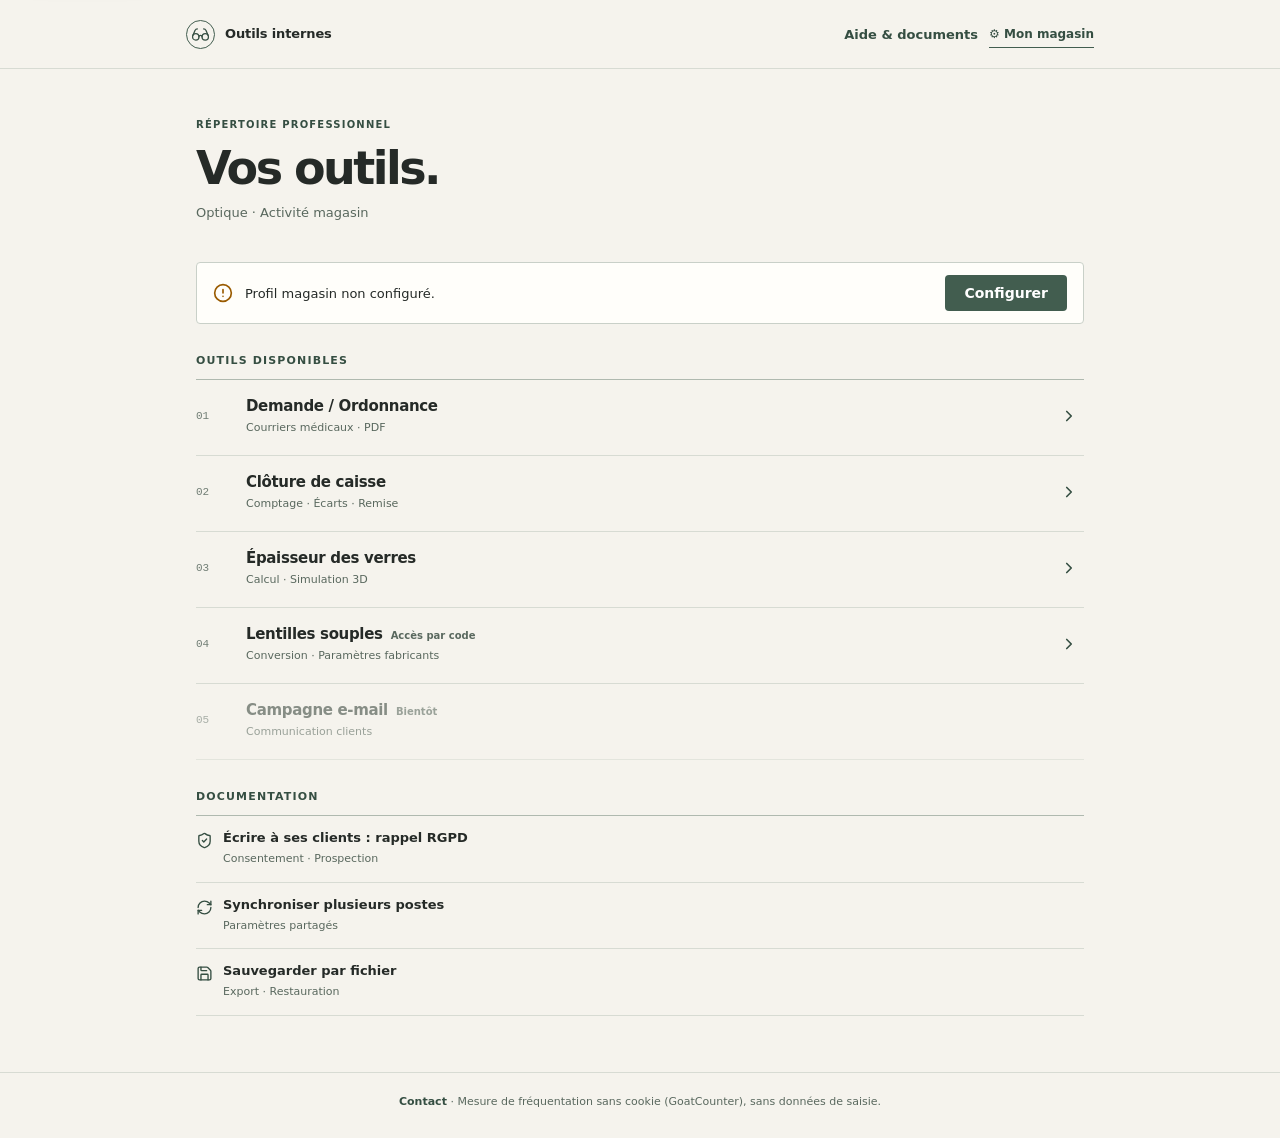
==== index.html @ 3c7fe0f1 "chore(ci): retirer les espaces finaux de index.html" ====
<!DOCTYPE html>
<html lang="fr">
<head>
  <meta charset="UTF-8">
  <meta http-equiv="Content-Security-Policy" content="default-src 'none'; script-src 'self' 'unsafe-inline' https://script.google.com https://script.googleusercontent.com https://gc.zgo.at; style-src 'self' 'unsafe-inline'; font-src 'self'; img-src 'self' data: https://j-rbs-hub.goatcounter.com; connect-src 'self' https://j-rbs-hub.goatcounter.com; base-uri 'none'; form-action 'none'; object-src 'none'">
  <meta name="viewport" content="width=device-width, initial-scale=1.0">
  <title>Outils internes</title>
  <link rel="icon" href="assets/favicon.svg" type="image/svg+xml">
  <meta name="theme-color" content="#F5F3ED">
  <link rel="stylesheet" href="assets/css/hub.css">
  <link rel="stylesheet" href="assets/css/repertoire.css">
  <style>
    /* QA-04 — Message non bloquant sous un champ de formulaire. */
    .field__msg {
      display: none;
      margin-top: 6px;
      font-size: var(--fs-sm);
      line-height: 1.4;
      color: var(--blue-800, #14527F);
    }
    .field__msg.is-shown { display: block; }
  </style>
</head>
<body>

  <a class="skip-link" href="#outils">Aller aux outils</a>

  <!-- ── FILIGRANE OPTIQUE (décoratif, non interactif) ──
       Motifs « lunettes » très estompés et immobiles : l'identité du métier
       reste posée derrière la page sans rien animer en permanence. Même tracé
       que la marque et que la favicon — un seul dessin de lunettes dans tout le
       site, à trois échelles. -->
  <div class="optic" aria-hidden="true">
    <!-- Deux motifs seulement, et cantonnés à la bande d'accueil : posés en
         pixels et non en pourcentage de hauteur, ils ne descendent jamais
         derrière la grille d'outils, où ils traversaient les cartes. -->
    <div class="m" style="left:4vw; top:190px; --w:150px; --r:-9deg;">
      <svg viewBox="0 0 24 24">
        <circle cx="6" cy="15" r="4"/><circle cx="18" cy="15" r="4"/>
        <path d="M14 15a2 2 0 0 0-2-2 2 2 0 0 0-2 2"/>
        <path d="M2.5 13 5 7c.7-1.3 1.4-2 3-2"/>
        <path d="M21.5 13 19 7c-.7-1.3-1.5-2-3-2"/>
      </svg>
    </div>
    <div class="m" style="left:96vw; top:140px; --w:140px; --r:7deg;">
      <svg viewBox="0 0 24 24">
        <rect x="2" y="10" width="9" height="9" rx="2.5"/>
        <rect x="13" y="10" width="9" height="9" rx="2.5"/>
        <path d="M13 13.5a2 2 0 0 0-2-2 2 2 0 0 0-2 2"/>
      </svg>
    </div>
  </div>

  <!-- ── BARRE SUPÉRIEURE ──
       Identité du magasin à gauche, actions transverses à droite. Collante :
       « Mon magasin » et le rappel RGPD restent atteignables où qu'on soit
       dans la page, ce qui n'était pas le cas quand ils vivaient en pied. -->
  <header class="topbar">
    <div class="topbar__inner">
      <div class="brand">
        <!-- Marque : la paire de lunettes se trace au premier chargement de la
             session (mise au point), puis se rejoue au survol de la marque.
             Au repos elle est entièrement visible — l'animation redessine, elle
             ne conditionne jamais l'affichage. -->
        <span class="brand__mark" id="brand-mark" aria-hidden="true">
          <svg viewBox="0 0 24 24">
            <path class="bm-temple bm-temple--l" pathLength="100" d="M2.5 13 5 7c.7-1.3 1.4-2 3-2"/>
            <path class="bm-temple bm-temple--r" pathLength="100" d="M21.5 13 19 7c-.7-1.3-1.5-2-3-2"/>
            <circle class="bm-lens bm-lens--l" pathLength="100" cx="6" cy="15" r="4"/>
            <circle class="bm-lens bm-lens--r" pathLength="100" cx="18" cy="15" r="4"/>
            <path class="bm-bridge" pathLength="100" d="M14 15a2 2 0 0 0-2-2 2 2 0 0 0-2 2"/>
          </svg>
        </span>
        <span class="brand__txt">
          <span class="brand__name" id="store-name">Outils internes</span>
          <span class="brand__meta" id="store-meta"></span>
        </span>
      </div>
      <nav class="topbar__actions" aria-label="Actions du magasin">
        <a class="topbar__link" href="#aide">Aide &amp; documents</a>
        <button class="store-settings-btn" id="open-settings" type="button">&#9881; Mon magasin</button>
      </nav>
    </div>
  </header>

  <main class="main">

    <section class="hero" aria-label="Accueil">
      <span class="today" id="today" role="img" aria-label="Date du jour">
        <span class="today__base" aria-hidden="true">
          <span class="today__wd" id="eph-wd">&nbsp;</span>
          <span class="today__day" id="eph-day">&nbsp;</span>
          <span class="today__mo" id="eph-mo">&nbsp;</span>
        </span>
        <span class="today__prev" aria-hidden="true">
          <span class="today__wd" id="eph-wd2">&nbsp;</span>
          <span class="today__day" id="eph-day2">&nbsp;</span>
          <span class="today__mo" id="eph-mo2">&nbsp;</span>
        </span>
      </span>
      <div class="hero__txt">
        <p class="hero__eyebrow">RÉPERTOIRE PROFESSIONNEL</p>
        <h1 class="hero__headline">Vos outils.</h1>
        <span class="hero__greet" id="welcome-greet" hidden>Bonjour</span>
        <p class="hero__sub">Optique · Activité magasin</p>
      </div>
    </section>

    <!-- Paramétrage manquant : l'avis disparaît dès que le nom du magasin est saisi. -->
    <div class="notice notice--setup" id="setup-notice" hidden>
      <svg class="notice__ico" viewBox="0 0 24 24" aria-hidden="true">
        <circle cx="12" cy="12" r="10"/><path d="M12 8v4"/><path d="M12 16h.01"/>
      </svg>
      <span class="notice__txt">
        Profil magasin non configuré.
      </span>
      <button class="btn btn--primary" id="setup-notice-btn" type="button">Configurer</button>
    </div>

    <!-- Rappel de tâche : n'apparaît que si la clôture du jour manque réellement
         (outil déjà utilisé, journée entamée). Jamais de bloc vide. -->
    <div class="notice notice--todo" id="todo-notice" hidden>
      <svg class="notice__ico" viewBox="0 0 24 24" aria-hidden="true">
        <circle cx="12" cy="12" r="10"/><path d="M12 6v6l4 2"/>
      </svg>
      <span class="notice__txt" id="todo-txt"></span>
      <a href="outils/cloture-caisse/">Ouvrir la clôture</a>
    </div>

    <div class="sec">
      <h2 class="sec__title" id="outils">Outils disponibles</h2>

    </div>

    <ul id="tools-grid" role="list">

      <!-- ORDONNANCE — bénéfice : le courrier au médecin part signé, sans
           téléphone ni brouillon manuscrit. Le courrier s'écrit, puis la plume
           passe : le document est prêt à envoyer. -->
      <li class="tool-card" data-tool="ordonnance">
        <span class="tool-card__icon" aria-hidden="true">
          <svg viewBox="0 0 24 24">
            <path d="M20 19.645V20a2 2 0 0 1-2 2H6a2 2 0 0 1-2-2V4a2 2 0 0 1 2-2h8a2.4 2.4 0 0 1 1.704.706l2.516 2.516"/>
            <path d="M14.487 7.858A1 1 0 0 1 14 7V2"/>
            <path class="acc ti-w ti-w--1" pathLength="100" d="M8 11h4.5"/>
            <path class="acc ti-w ti-w--2" pathLength="100" d="M8 14.5h3"/>
            <path class="ti-nib" d="M14.364 13.634a2 2 0 0 0-.506.854l-.837 2.87a.5.5 0 0 0 .62.62l2.87-.837a2 2 0 0 0 .854-.506l4.013-4.009a1 1 0 0 0-3.004-3.004z"/>
          </svg>
        </span>
        <h3 class="tool-card__title">
          <a class="tool-card__link" href="outils/demande-ordonnance/">Demande / Ordonnance</a>
        </h3>
        <p class="tool-card__pitch">
          Courriers médicaux · PDF
        </p>
        <svg class="tool-card__go" viewBox="0 0 24 24" aria-hidden="true">
          <path d="m9 18 6-6-6-6"/>
        </svg>

      </li>

      <!-- CLÔTURE — bénéfice : plus de recomptage ni de calcul à la main.
           Le montant se pose, puis la coche se trace : la caisse est comptée
           et validée pour la journée. -->
      <li class="tool-card" data-tool="caisse">
        <span class="tool-card__icon" aria-hidden="true">
          <svg viewBox="0 0 24 24">
            <path d="M11.748 18H4a2 2 0 0 1-2-2V8a2 2 0 0 1 2-2h16a2 2 0 0 1 2 2v4.875"/>
            <path d="M6 12h.01"/>
            <path d="M18 12h.01"/>
            <circle class="ti-amount" cx="12" cy="12" r="2"/>
            <path class="acc ti-ok" pathLength="100" d="m16 19 2 2 4-4"/>
          </svg>
        </span>
        <h3 class="tool-card__title">
          <a class="tool-card__link" href="outils/cloture-caisse/">Clôture de caisse</a>
        </h3>
        <p class="tool-card__pitch">
          Comptage · Écarts · Remise
        </p>
        <svg class="tool-card__go" viewBox="0 0 24 24" aria-hidden="true">
          <path d="m9 18 6-6-6-6"/>
        </svg>

      </li>

      <!-- ÉPAISSEUR — bénéfice : annoncer la bonne épaisseur avant la commande.
           La coupe du verre, vue de côté : le palet brut concave (bords épais,
           centre mince) se déforme en verre convexe (centre épais, bords
           minces), et revient. À mi-course les deux faces sont parallèles — le
           palet avant surfaçage. C'est l'objet même du calcul : l'épaisseur, et
           où elle se trouve.

           La forme est nue : ni axe optique, ni cote, ni instrument. Elle est
           seule de son jeu à n'avoir aucun élément d'accent, et c'est voulu —
           la silhouette porte les deux états à elle seule.

           Le verre est un aplat, pas un contour : à 28 px un plein donne la
           matière du verre là où un trait de 1,9 ne donne qu'un cerne. Le tracé
           est une seule courbe fermée — deux faces bombées reliées par les
           bords — et la forme a été redessinée plus large en conséquence : un
           contour ne se remplit pas sans reprendre les proportions.

           Seules les abscisses changent d'un état à l'autre ; la hauteur et la
           structure du chemin restent identiques — condition pour que
           l'interpolation soit possible.

           Le morphage passe par <animate> et non par une animation CSS : la
           propriété « d » n'est pas animable de façon fiable partout, or
           l'essentiel du parc est sous iOS. Le tracé au repos est le palet
           concave, complet : si l'animation ne part jamais, l'icône tient. -->
      <li class="tool-card" data-tool="epaisseur">
        <span class="tool-card__icon" aria-hidden="true">
          <svg viewBox="0 0 24 24">
            <path class="glass" d="M6.5 4C12.55 8 12.55 16 6.5 20L17.5 20C11.45 16 11.45 8 17.5 4Z">
              <animate id="lens-morph" attributeName="d" begin="indefinite" dur="1.15s" fill="remove" calcMode="spline" keyTimes="0;0.5;1" keySplines=".4 0 .2 1;.4 0 .2 1" values="M6.5 4C12.55 8 12.55 16 6.5 20L17.5 20C11.45 16 11.45 8 17.5 4Z;M11.1 4C5.13 8 5.13 16 11.1 20L12.9 20C18.87 16 18.87 8 12.9 4Z;M6.5 4C12.55 8 12.55 16 6.5 20L17.5 20C11.45 16 11.45 8 17.5 4Z"/>
            </path>
          </svg>
        </span>
        <h3 class="tool-card__title">
          <a class="tool-card__link" href="outils/epaisseur-verres/">Épaisseur des verres</a>
        </h3>
        <p class="tool-card__pitch">
          Calcul · Simulation 3D
        </p>
        <svg class="tool-card__go" viewBox="0 0 24 24" aria-hidden="true">
          <path d="m9 18 6-6-6-6"/>
        </svg>

      </li>

      <!-- LENTILLES SOUPLES — bénéfice : le calcul de conversion et le
           rapprochement avec le catalogue fabricant se font seuls, la
           décision reste celle de l'opticien. Icône statique (cercle de la
           lentille, zone optique accentuée au survol par le seul jeton de
           couleur déjà existant) : aucune animation dédiée, pour ne pas
           ajouter de nouvelle règle CSS hors du périmètre de ce ticket. -->
      <li class="tool-card" data-tool="lentilles">
        <span class="tool-card__icon" aria-hidden="true">
          <svg viewBox="0 0 24 24">
            <circle cx="12" cy="12" r="8.5"/>
            <circle class="acc" cx="12" cy="12" r="3"/>
          </svg>
        </span>
        <h3 class="tool-card__title">
          <a class="tool-card__link" href="outils/lentilles-souples/">Lentilles souples</a>
          <span class="tool-card__badge">Accès par code</span>
        </h3>
        <p class="tool-card__pitch">
          Conversion · Paramètres fabricants
        </p>
        <svg class="tool-card__go" viewBox="0 0 24 24" aria-hidden="true">
          <path d="m9 18 6-6-6-6"/>
        </svg>

      </li>

      <!-- CAMPAGNE E-MAIL — outil terminé mais volontairement non ouvert : la
           carte l'annonce sans y donner accès (aucun lien, donc aucune cible
           au clavier). L'icône reste immobile et atténuée. -->
      <li class="tool-card tool-card--soon" data-tool="mail">
        <span class="tool-card__icon" aria-hidden="true">
          <svg viewBox="0 0 24 24">
            <path class="ti-stack" d="M17 19a2 2 0 0 1-2 2H4a2 2 0 0 1-2-2v-8a2 2 0 0 1 1-1.732"/>
            <rect x="7" y="3" width="15" height="12" rx="2"/>
            <path class="acc ti-flap" pathLength="100" d="m22 5.5-6.419 4.179a2 2 0 0 1-2.162 0L7 5.5"/>
          </svg>
        </span>
        <h3 class="tool-card__title">
          Campagne e-mail <span class="badge">Bientôt</span>
        </h3>
        <p class="tool-card__pitch">
          Communication clients
        </p>

      </li>

    </ul>

    <!-- ── AIDE & DOCUMENTS ──
         Ces trois notices existaient déjà mais n'étaient joignables que depuis
         le pied de page ou l'intérieur de la modale « Mon magasin ». Elles ont
         maintenant un chemin visible depuis l'accueil. -->
    <div class="sec">
      <h2 class="sec__title" id="aide">Documentation</h2>
    </div>

    <ul class="docs" role="list">
      <li>
        <a class="doc" href="docs/rgpd-mailing/">
          <span class="doc__name">
            <svg class="doc__ico" viewBox="0 0 24 24" aria-hidden="true">
              <path d="M20 13c0 5-3.5 7.5-7.66 8.95a1 1 0 0 1-.67-.01C7.5 20.5 4 18 4 13V6a1 1 0 0 1 1-1c2 0 4.5-1.2 6.24-2.72a1.17 1.17 0 0 1 1.52 0C14.51 3.81 17 5 19 5a1 1 0 0 1 1 1z"/>
              <path d="m9 12 2 2 4-4"/>
            </svg>
            Écrire à ses clients : rappel RGPD
          </span>
          <span class="doc__desc">Consentement · Prospection</span>
        </a>
      </li>
      <li>
        <a class="doc" href="docs/sync-drive/">
          <span class="doc__name">
            <svg class="doc__ico" viewBox="0 0 24 24" aria-hidden="true">
              <path d="M3 12a9 9 0 0 1 9-9 9.75 9.75 0 0 1 6.74 2.74L21 8"/>
              <path d="M21 3v5h-5"/>
              <path d="M21 12a9 9 0 0 1-9 9 9.75 9.75 0 0 1-6.74-2.74L3 16"/>
              <path d="M8 16H3v5"/>
            </svg>
            Synchroniser plusieurs postes
          </span>
          <span class="doc__desc">Paramètres partagés</span>
        </a>
      </li>
      <li>
        <a class="doc" href="docs/sauvegarde-fichier/">
          <span class="doc__name">
            <svg class="doc__ico" viewBox="0 0 24 24" aria-hidden="true">
              <path d="M15.2 3a2 2 0 0 1 1.4.6l3.8 3.8a2 2 0 0 1 .6 1.4V19a2 2 0 0 1-2 2H5a2 2 0 0 1-2-2V5a2 2 0 0 1 2-2z"/>
              <path d="M17 21v-7a1 1 0 0 0-1-1H8a1 1 0 0 0-1 1v7"/>
              <path d="M7 3v4a1 1 0 0 0 1 1h7"/>
            </svg>
            Sauvegarder par fichier
          </span>
          <span class="doc__desc">Export · Restauration</span>
        </a>
      </li>
    </ul>

  </main>

  <footer class="site-footer">
    <p>
      <button type="button" class="footer-link" id="open-contact">Contact</button>
      <span aria-hidden="true"> · </span>
      Mesure de fréquentation sans cookie (GoatCounter), sans données de saisie.
    </p>
  </footer>

  <!-- ── MODALE : MON MAGASIN ── -->
  <div class="modal-overlay" id="settings-modal" hidden>
    <div class="modal" role="dialog" aria-modal="true" aria-labelledby="modal-title">
      <h2 class="modal__title" id="modal-title">Mon magasin</h2>
      <p class="modal__hint">
        Coordonnées reprises automatiquement dans les outils. Enregistrées sur ce poste.
      </p>

      <form id="settings-form" novalidate>
        <label class="field">
          <span class="field__lbl">Nom du magasin <span class="field__req">obligatoire</span></span>
          <input type="text" id="f-nom" placeholder="Ex. : Optique du Centre" autocomplete="off" required>
        </label>

        <label class="field">
          <span class="field__lbl">Adresse <span class="field__opt">facultatif</span></span>
          <input type="text" id="f-adresse" placeholder="Centre Commercial…, 34000 Ville" autocomplete="off">
        </label>

        <label class="field">
          <span class="field__lbl">Téléphone <span class="field__opt">facultatif</span></span>
          <input type="text" inputmode="tel" id="f-tel" placeholder="04.00.00.00.00" autocomplete="off">
        </label>

        <label class="field">
          <span class="field__lbl">E-mail <span class="field__opt">facultatif</span></span>
          <input type="text" inputmode="email" id="f-mail" placeholder="contact@votremagasin.fr" autocomplete="off" aria-describedby="f-mail-msg">
          <span class="field__msg" id="f-mail-msg" role="status"></span>
        </label>

        <label class="field">
          <span class="field__lbl">Fond de caisse <span class="field__opt">facultatif</span></span>
          <input type="text" inputmode="decimal" id="f-fond" placeholder="Ex. : 53,80" autocomplete="off" aria-describedby="f-fond-hint">
          <span class="field__msg is-shown" id="f-fond-hint">Réserve laissée en caisse en fin de journée. Sert de valeur par défaut dans la Clôture de caisse.</span>
        </label>

        <div class="sync-section">
          <p class="sync-title">Synchronisation et sauvegarde <span class="field__opt">facultatif</span></p>
          <p class="sync-desc">
            Deux options facultatives.
          </p>

          <p class="sync-title">Google Drive</p>
          <p class="sync-desc">
            Paramètres partagés entre les postes du magasin.
            <a href="docs/sync-drive/" target="_blank" rel="noopener noreferrer">Documentation</a>.
          </p>
          <label class="field">
            <span class="field__lbl">URL de synchronisation</span>
            <input type="url" id="f-sync" placeholder="https://script.google.com/macros/s/…/exec" autocomplete="off">
          </label>
          <div class="sync-actions">
            <button type="button" class="btn btn--ghost" id="pull-sync">Récupérer depuis le Drive</button>
            <span class="sync-status" id="sync-status" role="status"></span>
          </div>
        </div>

        <div class="sync-section">
          <p class="sync-title">Fichier</p>
          <p class="sync-desc">
            Sauvegarde et restauration manuelles.
            <a href="docs/sauvegarde-fichier/" target="_blank" rel="noopener noreferrer">Documentation</a>.
          </p>
          <div class="sync-actions">
            <button type="button" class="btn btn--ghost" id="backup-save">Sauvegarder dans un fichier</button>
            <button type="button" class="btn btn--ghost" id="backup-restore-btn">Restaurer un fichier…</button>
            <input type="file" id="backup-file" accept="application/json,.json" hidden>
          </div>
          <span class="sync-status" id="backup-status" role="status"></span>
        </div>

        <div class="modal__actions">
          <button type="button" class="btn btn--ghost" id="cancel-settings">Annuler</button>
          <button type="submit" class="btn btn--primary">Enregistrer</button>
        </div>
      </form>
    </div>
  </div>

  <!-- ── MODALE : CONTACT / RETOUR ── -->
  <div class="modal-overlay" id="contact-modal" hidden>
    <div class="modal" role="dialog" aria-modal="true" aria-labelledby="contact-title">
      <h2 class="modal__title" id="contact-title">Un retour à me faire&nbsp;?</h2>
      <p class="modal__hint">
        Remarque, suggestion, bug… tout est utile. Au clic sur «&nbsp;Préparer l'e-mail&nbsp;»,
        votre messagerie s'ouvre avec le message déjà rédigé&nbsp;: rien n'est envoyé sans
        votre validation et aucune donnée ne transite par ce site.
      </p>

      <form id="contact-form" novalidate>
        <label class="field">
          <span class="field__lbl">Objet <span class="field__opt">facultatif</span></span>
          <input type="text" id="c-objet" placeholder="Ex. : suggestion pour la clôture de caisse" autocomplete="off">
        </label>

        <div class="c-group">
          <span class="field__lbl" id="c-tools-lbl">Outil concerné <span class="field__opt">facultatif · choix multiple</span></span>
          <div class="cd" id="c-tools">
            <button type="button" class="cd-toggle" id="c-tools-toggle"
                    aria-haspopup="true" aria-expanded="false"
                    aria-controls="c-tools-panel" aria-labelledby="c-tools-lbl c-tools-summary">
              <span class="cd-toggle__txt is-placeholder" id="c-tools-summary">Indiquer le ou les outils…</span>
              <span class="cd-toggle__chev" aria-hidden="true">&#9662;</span>
            </button>
            <div class="cd-panel" id="c-tools-panel" role="group" aria-labelledby="c-tools-lbl" hidden>
              <label class="cd-opt"><input type="checkbox" value="Hub d'accueil"> Hub d'accueil</label>
              <label class="cd-opt"><input type="checkbox" value="Demande / Ordonnance"> Demande / Ordonnance</label>
              <label class="cd-opt"><input type="checkbox" value="Clôture de caisse"> Clôture de caisse</label>
              <label class="cd-opt"><input type="checkbox" value="Épaisseur des verres"> Épaisseur des verres</label>
              <label class="cd-opt"><input type="checkbox" value="Campagne e-mail"> Campagne e-mail</label>
            </div>
          </div>
        </div>

        <label class="field">
          <span class="field__lbl">Votre message <span class="field__req">obligatoire</span></span>
          <textarea id="c-message" rows="5" placeholder="Décrivez votre remarque, votre idée ou le problème rencontré…" aria-describedby="c-msg" required></textarea>
          <span class="field__msg" id="c-msg" role="status"></span>
        </label>

        <div class="modal__actions">
          <button type="button" class="btn btn--ghost" id="cancel-contact">Annuler</button>
          <button type="submit" class="btn btn--primary">Préparer l'e-mail</button>
        </div>
      </form>
    </div>
  </div>

  <script>
    /* ── Retour arrière : une couche ouverte se ferme sur le geste retour ────────
       Sur Android, le bouton retour du système rejoue l'historique. Une couche
       ouverte — modale, feuille, assistant — n'y figurant pas, l'appui quittait la
       page entière au lieu de refermer la couche, et la saisie en cours partait
       avec elle.

       Chaque ouverture empile donc une entrée d'historique, et la fermeture la
       consomme. Rien n'est intercepté : c'est le navigateur qui dépile, on se
       contente d'écouter `popstate`. Le bouton de fermeture, la touche Échap et le
       clic sur le fond passent par le même chemin, de sorte que le geste du système
       et celui de l'interface aboutissent au même endroit.

       Ce bloc est identique dans index.html, outils/demande-ordonnance/index.html
       et outils/epaisseur-verres/index.html : les outils sont autonomes par
       construction, donc il est recopié plutôt qu'importé, et
       tests/navigation-retour.test.mjs vérifie que les copies ne divergent pas.
       Le raisonnement complet est dans docs/navigation-retour.md. */
    var Couches = (function () {
      var pile = [];
      var aIgnorer = 0;   // dépilages provoqués par nous, donc déjà traités

      window.addEventListener('popstate', function () {
        if (aIgnorer > 0) { aIgnorer -= 1; return; }
        var couche = pile.pop();
        if (couche) { couche.fermer(); }
      });

      /* Rechargement pendant qu'une couche était ouverte : l'entrée empilée
         survit, la couche non. Sans ce rattrapage, le premier appui sur retour
         tomberait dans le vide — et un appui qui ne fait rien se lit comme une
         application bloquée. */
      if (window.history.state && window.history.state.hubCouche) {
        try { window.history.back(); } catch (e) { /* historique indisponible */ }
      }

      /* Une traversée d'historique ne lève qu'un seul `popstate`, quelle que soit
         sa profondeur : on n'en ignore donc qu'un par appel, pas un par entrée. */
      function traverser(entrees) {
        if (!entrees) { return; }
        aIgnorer += 1;
        try { window.history.go(-entrees); } catch (e) { aIgnorer -= 1; }
      }

      return {
        /* `fermer` est la fonction qui remet réellement l'interface en état. */
        ouvrir: function (nom, fermer) {
          var empile = false;
          try { window.history.pushState({ hubCouche: nom }, ''); empile = true; }
          catch (e) { empile = false; }
          pile.push({ nom: nom, fermer: fermer, empile: empile });
        },

        /* Fermeture demandée par l'interface. On ferme d'abord — l'ordre des
           opérations reste celui d'avant l'historique — puis on consomme l'entrée
           empilée. Sans entrée empilée, parce que pushState a été refusé, on ferme
           quand même : mieux vaut une couche sans historique qu'une couche
           captive. Renvoie `true` si une couche a bien été fermée. */
        fermer: function () {
          var couche = pile.pop();
          if (!couche) { return false; }
          couche.fermer();
          traverser(couche.empile ? 1 : 0);
          return true;
        },

        /* Fermeture d'une couche et de tout ce qui a été empilé au-dessus d'elle —
           un assistant qu'on quitte d'un coup. Seule la fermeture de la couche
           nommée est jouée : rejouer celles du dessus ferait repasser par les
           étapes qu'on est précisément en train d'abandonner. */
        fermerJusqua: function (nom) {
          var i, profondeur = -1, entrees = 0, retirees;
          for (i = pile.length - 1; i >= 0; i -= 1) {
            if (pile[i].nom === nom) { profondeur = i; break; }
          }
          if (profondeur < 0) { return false; }
          retirees = pile.splice(profondeur);
          for (i = 0; i < retirees.length; i += 1) {
            if (retirees[i].empile) { entrees += 1; }
          }
          retirees[0].fermer();
          traverser(entrees);
          return true;
        },

        ouverte: function () { return pile.length > 0; }
      };
    })();

    var LS_PROFIL = 'profil-magasin-v1';
    var LS_SYNC   = 'sync-url-v1';
    var LS_SYNC_PENDING = 'sync-pending-v1';   // marque un envoi Drive échoué (profil local plus récent non synchronisé)
    var LS_RESERVE = 'cloture-fond-v1';
    var LS_FOND_CIBLE = 'cloture-fond-cible-v1';
    var LS_CAISSE = 'cloture-caisse-v1';
    var LS_JOUR   = 'hub-jour-v1';             // dernier jour où l'éphéméride a tourné
    var SS_INTRO  = 'hub-intro-v1';            // lecture unique des icônes dans cette session
    var HISTORY_DAYS = 15;

    function loadProfil() {
      try { return JSON.parse(localStorage.getItem(LS_PROFIL) || '{}') || {}; }
      catch (e) { return {}; }
    }

    /* Sécurité : ne conserver que des champs connus du profil (anti-injection à l'import).
       nom/adresse/tel/mail = chaînes ; fond = nombre >= 0 (réserve de caisse par défaut), sinon omis. */
    function sanitizeProfil(p) {
      if (!p || typeof p !== 'object') { return {}; }
      function s(v) { return typeof v === 'string' ? v : (v == null ? '' : String(v)); }
      var out = { nom: s(p.nom), adresse: s(p.adresse), tel: s(p.tel), mail: s(p.mail) };
      var f = (typeof p.fond === 'number') ? p.fond
            : parseFloat(String(p.fond == null ? '' : p.fond).replace(',', '.'));
      if (typeof f === 'number' && isFinite(f) && f >= 0) { out.fond = f; }
      return out;
    }

    function isConfigured(p) {
      return !!((p.nom || '').trim());
    }

    function syncUrl() {
      return (localStorage.getItem(LS_SYNC) || '').trim();
    }

    function renderHeader() {
      var p = loadProfil();
      var nameEl = document.getElementById('store-name');
      var metaEl = document.getElementById('store-meta');
      var notice = document.getElementById('setup-notice');

      var nom = (p.nom || '').trim();
      nameEl.textContent = nom || 'Outils internes';

      // La barre est compacte : adresse et téléphone tiennent sur une seule ligne,
      // séparés par un point médian plutôt qu'empilés.
      var metaParts = [];
      if ((p.adresse || '').trim()) { metaParts.push(p.adresse.trim()); }
      if ((p.tel || '').trim()) { metaParts.push('Tél : ' + p.tel.trim()); }
      metaEl.textContent = metaParts.join(' · ');

      notice.hidden = isConfigured(p);
    }

    function fillForm(p) {
      document.getElementById('f-nom').value = p.nom || '';
      document.getElementById('f-adresse').value = p.adresse || '';
      document.getElementById('f-tel').value = p.tel || '';
      document.getElementById('f-mail').value = p.mail || '';
      document.getElementById('f-fond').value = (typeof p.fond === 'number') ? String(p.fond).replace('.', ',') : '';
    }

    var modalTrigger = null;   // QA-02 : mémorise le bouton ayant ouvert la modale

    /* QA-02 — Liste des éléments focalisables actuellement visibles dans la modale. */
    function modalFocusables() {
      var modal = document.getElementById('settings-modal');
      var sel = 'a[href], button:not([disabled]), input:not([disabled]):not([type="hidden"]), ' +
                'select:not([disabled]), textarea:not([disabled])';
      return Array.prototype.slice.call(modal.querySelectorAll(sel)).filter(function (el) {
        return el.offsetWidth > 0 || el.offsetHeight > 0 || el === document.activeElement;
      });
    }

    function openModal(e) {
      // QA-02 : retient le déclencheur pour lui rendre le focus à la fermeture.
      modalTrigger = (e && e.currentTarget) || document.activeElement || null;
      fillForm(loadProfil());
      document.getElementById('f-sync').value = syncUrl();
      setStatus('');
      setBackupStatus('');
      setMailMsg('');
      document.getElementById('settings-modal').hidden = false;
      document.body.style.overflow = 'hidden';   // QA-03 : verrouille le scroll d'arrière-plan
      document.getElementById('f-nom').focus();
      // Le geste retour d'Android referme la modale au lieu de quitter le hub.
      Couches.ouvrir('reglages', closeModal);
    }

    /* Fermeture demandée par l'interface : on dépile, et c'est `popstate` qui
       appellera `closeModal`. Les deux gestes suivent ainsi le même chemin. */
    function demanderFermetureModal() {
      if (document.getElementById('settings-modal').hidden) { return; }
      Couches.fermer();
    }

    function closeModal() {
      var modal = document.getElementById('settings-modal');
      if (modal.hidden) { return; }
      modal.hidden = true;
      document.body.style.overflow = '';         // QA-03 : rétablit le scroll
      // QA-02 : redonne le focus au bouton d'origine.
      if (modalTrigger && typeof modalTrigger.focus === 'function') { modalTrigger.focus(); }
      modalTrigger = null;
    }

    /* QA-02 — Confinement du focus (Tab / Maj+Tab cyclent dans la modale). */
    function trapFocus(e) {
      if (e.key !== 'Tab') { return; }
      if (document.getElementById('settings-modal').hidden) { return; }
      var foc = modalFocusables();
      if (!foc.length) { return; }
      var first = foc[0];
      var last = foc[foc.length - 1];
      var active = document.activeElement;
      if (e.shiftKey) {
        if (active === first || !document.getElementById('settings-modal').contains(active)) {
          e.preventDefault();
          last.focus();
        }
      } else if (active === last) {
        e.preventDefault();
        first.focus();
      }
    }

    /* QA-04 — Message non bloquant sous le champ e-mail. */
    function setMailMsg(msg) {
      var el = document.getElementById('f-mail-msg');
      if (!el) { return; }
      el.textContent = msg || '';
      if (msg) { el.classList.add('is-shown'); }
      else { el.classList.remove('is-shown'); }
    }

    /* QA-04 — Validation souple : vide = valide ; sinon contrôle minimal. */
    function isPlausibleEmail(v) {
      return /^[^\s@]+@[^\s@]+\.[^\s@]+$/.test(v);
    }

    /* ── Synchronisation Google Drive via Apps Script (JSONP, sans CORS) ── */
    function setStatus(msg, ok) {
      var el = document.getElementById('sync-status');
      el.textContent = msg || '';
      el.className = 'sync-status' + (ok === true ? ' ok' : ok === false ? ' err' : '');
    }

    /* Sécurité : n'autoriser que les endpoints Apps Script HTTPS officiels pour la synchro JSONP.
       Seul l'identifiant de déploiement est retenu ; l'URL réellement chargée est reconstruite
       à partir de littéraux (cf. jsonp), donc aucune saisie ne peut détourner l'hôte ni le chemin. */
    var SYNC_PREFIXE = 'https://script.google.com/macros/s/';
    var SYNC_SUFFIXE = '/exec';
    var SYNC_ID = /^https:\/\/script\.google\.com\/macros\/s\/([A-Za-z0-9_-]{1,200})\/exec\/?$/;

    function syncEndpointId(u) {
      var brut = String(u == null ? '' : u).trim().split('#')[0].split('?')[0];
      var m = SYNC_ID.exec(brut);
      return m ? m[1] : '';
    }

    function isValidSyncUrl(u) {
      return syncEndpointId(u) !== '';
    }

    function jsonp(id, params, cb) {
      var name = 'cb_' + Date.now() + '_' + Math.floor(Math.random() * 1e6);
      var s = document.createElement('script');
      var done = false;
      var timer = setTimeout(function () { if (!done) { finish({ ok: false, error: 'délai dépassé' }); } }, 15000);
      function finish(res) {
        done = true;
        clearTimeout(timer);
        try { delete window[name]; } catch (e) { window[name] = undefined; }
        if (s.parentNode) { s.parentNode.removeChild(s); }
        cb(res);
      }
      window[name] = function (res) { finish(res); };
      s.onerror = function () { finish({ ok: false, error: 'réseau' }); };
      var q = [];
      for (var k in params) { if (params.hasOwnProperty(k)) { q.push(encodeURIComponent(k) + '=' + encodeURIComponent(params[k])); } }
      q.push('callback=' + name);
      /* Hôte et chemin sont des littéraux ; seul l'identifiant de déploiement,
         déjà filtré par syncEndpointId, est inséré (et ré-encodé par précaution). */
      s.src = SYNC_PREFIXE + encodeURIComponent(id) + SYNC_SUFFIXE + '?' + q.join('&');
      document.body.appendChild(s);
    }

    function syncPush(profil, onDone) {
      function done(ok) { if (typeof onDone === 'function') { onDone(ok); } }
      var url = syncUrl();
      if (!url) { done(true); return; }
      var id = syncEndpointId(url);
      if (!id) { setStatus('URL de synchronisation invalide (attendu : https://script.google.com/macros/s/…/exec).', false); done(false); return; }
      // Marque l'envoi comme « en attente » : tant qu'il n'a pas réussi, le profil local est plus récent
      // que le Drive et ne doit pas être écrasé par un syncPull silencieux (cf. syncPull).
      localStorage.setItem(LS_SYNC_PENDING, '1');
      setStatus('Envoi vers le Drive…');
      jsonp(id, { action: 'save', data: JSON.stringify(profil) }, function (res) {
        if (res && res.ok) {
          localStorage.removeItem(LS_SYNC_PENDING);
          setStatus('Enregistré sur le Drive ✓', true);
          done(true);
        } else {
          setStatus('Échec de l’envoi vers le Drive. Vos informations restent enregistrées sur cet appareil ; réessayez plus tard.', false);
          done(false);
        }
      });
    }

    function syncPull(silent) {
      var url = syncUrl();
      if (!url) { if (!silent) { setStatus('Renseignez d’abord l’URL de synchronisation.', false); } return; }
      var id = syncEndpointId(url);
      if (!id) { if (!silent) { setStatus('URL de synchronisation invalide (attendu : https://script.google.com/macros/s/…/exec).', false); } return; }
      // Ne pas écraser silencieusement au chargement un profil local non encore synchronisé
      // (un envoi précédent a échoué) : cela ferait perdre les dernières modifications.
      if (silent && localStorage.getItem(LS_SYNC_PENDING)) { return; }
      if (!silent) { setStatus('Récupération depuis le Drive…'); }
      jsonp(id, { action: 'load' }, function (res) {
        if (res && res.ok && res.data) {
          try {
            var p = JSON.parse(res.data);
            p = sanitizeProfil(p);
            localStorage.setItem(LS_PROFIL, JSON.stringify(p));
            fillForm(p);
            renderHeader();
            renderWelcome();
            if (!silent) { setStatus('Profil récupéré depuis le Drive ✓', true); }
          } catch (e) {
            if (!silent) { setStatus('Données du Drive illisibles.', false); }
          }
        } else if (res && res.ok) {
          if (!silent) { setStatus('Aucun profil enregistré sur le Drive pour le moment.'); }
        } else {
          if (!silent) { setStatus('Échec de la récupération.', false); }
        }
      });
    }

    document.getElementById('settings-form').addEventListener('submit', function (e) {
      e.preventDefault();
      var nomEl = document.getElementById('f-nom');
      if (!nomEl.value.trim()) { nomEl.focus(); return; }

      // Une URL de synchro saisie mais invalide bloque l'enregistrement : on garde la modale
      // ouverte, on affiche l'erreur et on focalise le champ — sans jamais pousser vers une
      // ancienne URL ni fermer la modale (l'erreur ne serait alors plus visible).
      var syncEl = document.getElementById('f-sync');
      var syncVal = syncEl.value.trim();
      if (syncVal && !isValidSyncUrl(syncVal)) {
        setStatus('URL de synchronisation invalide (attendu : https://script.google.com/macros/s/…/exec).', false);
        syncEl.focus();
        return;
      }

      // QA-04 : l'e-mail douteux n'empêche jamais l'enregistrement du profil.
      // On le sauvegarde tel quel et on affiche un simple avertissement.
      var mail = document.getElementById('f-mail').value.trim();
      setMailMsg(mail && !isPlausibleEmail(mail)
        ? 'Adresse e-mail inhabituelle, enregistrée telle quelle. Vérifiez-la si besoin.'
        : '');
      var fondRaw = document.getElementById('f-fond').value.trim();
      var fond = fondRaw === '' ? null : parseFloat(fondRaw.replace(',', '.'));
      var profil = {
        nom: nomEl.value.trim(),
        adresse: document.getElementById('f-adresse').value.trim(),
        tel: document.getElementById('f-tel').value.trim(),
        mail: mail
      };
      if (fond !== null && isFinite(fond) && fond >= 0) { profil.fond = fond; }
      localStorage.setItem(LS_PROFIL, JSON.stringify(profil));
      localStorage.setItem(LS_SYNC, syncVal);
      renderHeader();
      renderWelcome();

      if (syncVal) {
        // Synchro configurée : ne fermer la modale qu'une fois le résultat connu, pour que
        // l'échec éventuel de l'envoi reste visible (#sync-status est dans la modale).
        syncPush(profil, function (ok) { if (ok) { demanderFermetureModal(); } });
      } else {
        demanderFermetureModal();
      }
    });

    document.getElementById('pull-sync').addEventListener('click', function () {
      var syncEl = document.getElementById('f-sync');
      var syncVal = syncEl.value.trim();
      // URL invalide : ne pas interroger l'ancienne URL, afficher l'erreur et focaliser le champ.
      if (syncVal && !isValidSyncUrl(syncVal)) {
        setStatus('URL de synchronisation invalide (attendu : https://script.google.com/macros/s/…/exec).', false);
        syncEl.focus();
        return;
      }
      localStorage.setItem(LS_SYNC, syncVal);
      syncPull(false);
    });

    document.getElementById('open-settings').addEventListener('click', openModal);
    document.getElementById('setup-notice-btn').addEventListener('click', openModal);
    document.getElementById('cancel-settings').addEventListener('click', demanderFermetureModal);
    document.getElementById('settings-modal').addEventListener('click', function (e) {
      if (e.target === this) { demanderFermetureModal(); }
    });
    document.addEventListener('keydown', function (e) {
      if (e.key === 'Escape') { demanderFermetureModal(); return; }
      trapFocus(e);   // QA-02 : confine le focus tant que la modale est ouverte
    });

    /* ── Sauvegarde / Restauration de tout le magasin (un seul fichier) ──
       Toutes les pages partagent le même origine GitHub Pages : le hub peut donc
       lire/écrire les clés du profil ET de l'outil caisse. Rien ne quitte le
       navigateur, sauf si l'utilisateur dépose lui-même le fichier quelque part. */
    function readJSON(key, fallback) {
      try { var v = localStorage.getItem(key); return v == null ? fallback : JSON.parse(v); }
      catch (e) { return fallback; }
    }

    function capHistory(data) {
      if (!Array.isArray(data)) { return []; }
      var byDate = {};
      data.forEach(function (e) {
        // Rejette les entrées mal formées (fichier de sauvegarde forgé ou corrompu) : sans un
        // « comptage » numérique, l'affichage de l'historique planterait dans la Clôture de caisse.
        if (!e || typeof e.date !== 'string' || !e.date ||
            typeof e.comptage !== 'number' || !isFinite(e.comptage)) { return; }
        var prev = byDate[e.date];
        if (!prev || (e.ts || 0) >= (prev.ts || 0)) { byDate[e.date] = e; }
      });
      var arr = Object.keys(byDate).map(function (k) { return byDate[k]; });
      arr.sort(function (a, b) { return (b.ts || 0) - (a.ts || 0); });
      return arr.slice(0, HISTORY_DAYS);
    }

    function setBackupStatus(msg, ok) {
      var el = document.getElementById('backup-status');
      if (!el) { return; }
      el.textContent = msg || '';
      el.className = 'sync-status' + (ok === true ? ' ok' : ok === false ? ' err' : '');
    }

    function doBackup() {
      var reserveRaw = localStorage.getItem(LS_RESERVE);
      var fondCibleRaw = localStorage.getItem(LS_FOND_CIBLE);
      var bundle = {
        app: 'hub-magasin',
        version: 1,
        exportedAt: new Date().toISOString(),
        profil: loadProfil(),
        reserve: reserveRaw == null ? null : (parseFloat(reserveRaw) || 0),
        fondCible: fondCibleRaw == null ? null : (parseFloat(fondCibleRaw) || 0),
        caisse: capHistory(readJSON(LS_CAISSE, []))
      };
      var nom = (loadProfil().nom || 'magasin').trim().toLowerCase()
        .replace(/[^a-z0-9]+/g, '-').replace(/^-+|-+$/g, '') || 'magasin';
      var d = new Date();
      var stamp = d.getFullYear() + '-' + ('0' + (d.getMonth() + 1)).slice(-2) + '-' + ('0' + d.getDate()).slice(-2);
      var blob = new Blob([JSON.stringify(bundle, null, 2)], { type: 'application/json' });
      var url = URL.createObjectURL(blob);
      var a = document.createElement('a');
      a.href = url;
      a.download = 'sauvegarde-magasin-' + nom + '-' + stamp + '.json';
      document.body.appendChild(a);
      a.click();
      document.body.removeChild(a);
      setTimeout(function () { URL.revokeObjectURL(url); }, 1000);
      setBackupStatus('Sauvegarde téléchargée ✓', true);
    }

    function doRestore(file) {
      var reader = new FileReader();
      reader.onload = function () {
        var bundle;
        try { bundle = JSON.parse(reader.result); }
        catch (e) { setBackupStatus('Fichier illisible (format invalide).', false); return; }
        if (!bundle || bundle.app !== 'hub-magasin') {
          setBackupStatus('Ce fichier n’est pas une sauvegarde du magasin.', false);
          return;
        }
        if (bundle.profil && typeof bundle.profil === 'object') {
          var cleanProfil = sanitizeProfil(bundle.profil);
          localStorage.setItem(LS_PROFIL, JSON.stringify(cleanProfil));
          fillForm(cleanProfil);
          renderHeader();
          renderWelcome();
        }
        var reserve = typeof bundle.reserve === 'number' ? bundle.reserve : bundle.fond;
        if (typeof reserve === 'number') {
          localStorage.setItem(LS_RESERVE, reserve);
        }
        if (typeof bundle.fondCible === 'number') {
          localStorage.setItem(LS_FOND_CIBLE, bundle.fondCible);
        }
        if (Array.isArray(bundle.caisse)) {
          var local = readJSON(LS_CAISSE, []);
          var merged = capHistory((Array.isArray(local) ? local : []).concat(bundle.caisse));
          localStorage.setItem(LS_CAISSE, JSON.stringify(merged));
        }
        renderTodo();
        setBackupStatus('Sauvegarde restaurée ✓ : profil et paramètres de caisse remplacés, historique fusionné.', true);
      };
      reader.onerror = function () { setBackupStatus('Impossible de lire le fichier.', false); };
      reader.readAsText(file);
    }

    document.getElementById('backup-save').addEventListener('click', doBackup);
    document.getElementById('backup-restore-btn').addEventListener('click', function () {
      document.getElementById('backup-file').click();
    });
    document.getElementById('backup-file').addEventListener('change', function () {
      if (this.files && this.files[0]) { doRestore(this.files[0]); }
      this.value = '';
    });

    /* ── Accueil : salutation selon l'heure + éphéméride du jour ──
       L'éphéméride ne se retourne qu'au premier chargement d'une nouvelle
       journée : le mouvement rend compte d'un changement réel (la page du
       calendrier a tourné) au lieu de rejouer à chaque ouverture. */
    var JOURS = ['Dim', 'Lun', 'Mar', 'Mer', 'Jeu', 'Ven', 'Sam'];
    var MOIS  = ['Janv', 'Févr', 'Mars', 'Avr', 'Mai', 'Juin',
                 'Juil', 'Août', 'Sept', 'Oct', 'Nov', 'Déc'];

    function setTxt(id, v) { var el = document.getElementById(id); if (el) { el.textContent = v; } }

    function renderWelcome() {
      var now = new Date();
      var h = now.getHours();
      var greet = h < 6 ? 'Bonne nuit' : h < 12 ? 'Bonjour' : h < 18 ? 'Bon après-midi' : 'Bonsoir';
      var nom = (loadProfil().nom || '').trim();
      var g = document.getElementById('welcome-greet');
      if (g) { g.textContent = nom ? greet + ', ' + nom : greet; }

      // La vignette est annoncée d'un bloc aux lecteurs d'écran (« mardi
      // 6 août ») plutôt qu'en trois fragments illisibles.
      var tuile = document.getElementById('today');
      if (tuile) {
        tuile.setAttribute('aria-label', now.toLocaleDateString('fr-FR', {
          weekday: 'long', day: 'numeric', month: 'long'
        }));
      }

      var hier = new Date(now.getTime() - 86400000);
      setTxt('eph-wd', JOURS[now.getDay()]);
      setTxt('eph-day', String(now.getDate()));
      setTxt('eph-mo', MOIS[now.getMonth()]);
      setTxt('eph-wd2', JOURS[hier.getDay()]);
      setTxt('eph-day2', String(hier.getDate()));
      setTxt('eph-mo2', MOIS[hier.getMonth()]);
    }

    /* Clé de jour au format de l'historique de caisse (jj/mm/aaaa). */
    function jourKey(d) {
      return d.toLocaleDateString('fr-FR', { day: '2-digit', month: '2-digit', year: 'numeric' });
    }

    /* ── Rappel : la clôture du jour n'est pas enregistrée ──
       Ne se déclenche que si l'outil a déjà servi (historique non vide) et que
       la journée est assez avancée : un indicateur qui n'appelle aucune action
       n'a rien à faire sur un écran d'accueil. */
    function renderTodo() {
      var el = document.getElementById('todo-notice');
      if (!el) { return; }
      var now = new Date();
      var hist = readJSON(LS_CAISSE, []);
      if (!Array.isArray(hist) || hist.length === 0 || now.getHours() < 16) {
        el.hidden = true;
        return;
      }
      var today = jourKey(now);
      var fait = hist.some(function (e) { return e && e.date === today; });
      if (fait) { el.hidden = true; return; }
      setTxt('todo-txt', 'Le comptage de caisse du jour n’est pas encore enregistré.');
      el.hidden = false;
    }

    /* ── Coupe du verre : concave ↔ convexe ──
       Les trois autres icônes s'animent en CSS au survol. Celle-ci déforme un
       tracé, ce que le CSS ne fait pas de façon fiable partout : le morphage
       est confié à <animate>, qu'on déclenche ici.

       Deux garde-fous : la préférence de mouvement réduit est vérifiée à chaque
       lecture (et non une fois au chargement), et l'absence de beginElement
       n'est pas une erreur — l'icône reste alors sur son tracé au repos, qui
       est un dessin complet. */
    function playLens() {
      var a = document.getElementById('lens-morph');
      if (!a || typeof a.beginElement !== 'function') { return; }
      if (window.matchMedia('(prefers-reduced-motion: reduce)').matches) { return; }
      try { a.beginElement(); } catch (e) { /* SMIL indisponible : rien à faire */ }
    }

    var lensCard = document.querySelector('.tool-card[data-tool="epaisseur"]');
    if (lensCard) {
      // pointerenter, pas mouseover : une seule lecture à l'entrée du pointeur,
      // et rien du tout au doigt, où le survol n'existe pas.
      lensCard.addEventListener('pointerenter', playLens);
      lensCard.addEventListener('focusin', playLens);
    }

    /* ── Lecture unique des animations d'icône ──
       Le survol les rejoue à la demande sur un ordinateur ; au doigt, il n'y a
       pas de survol. On les joue donc une fois par session, jamais en boucle. */
    function playIntro() {
      if (window.matchMedia('(prefers-reduced-motion: reduce)').matches) { return; }
      var seen = false;
      try { seen = sessionStorage.getItem(SS_INTRO) === '1'; } catch (e) { seen = true; }
      if (seen) { return; }
      try { sessionStorage.setItem(SS_INTRO, '1'); } catch (e) { /* mode privé : on joue quand même */ }

      // La marque ouvre la séquence : la paire de lunettes se trace, puis les
      // cartes s'allument l'une après l'autre.
      var mark = document.getElementById('brand-mark');
      if (mark) {
        mark.classList.add('mark-play');
        setTimeout(function () { mark.classList.remove('mark-play'); }, 1000);
      }

      var cards = Array.prototype.slice.call(document.querySelectorAll('.tool-card:not(.tool-card--soon)'));
      cards.forEach(function (card, i) {
        setTimeout(function () {
          if (card.dataset.tool === 'epaisseur') { playLens(); return; }
          card.classList.add('icon-play');
          setTimeout(function () { card.classList.remove('icon-play'); }, 1100);
        }, 240 + i * 90);
      });
    }

    /* L'éphéméride tourne une page au premier chargement d'une journée nouvelle. */
    function playDayTurn() {
      if (window.matchMedia('(prefers-reduced-motion: reduce)').matches) { return; }
      var today = jourKey(new Date());
      var last;
      try { last = localStorage.getItem(LS_JOUR); } catch (e) { last = today; }
      if (last === today) { return; }
      try { localStorage.setItem(LS_JOUR, today); } catch (e) { /* stockage indisponible */ }
      var el = document.getElementById('today');
      // Sans repère antérieur (première visite), rien à « tourner » : on pose
      // seulement la date du jour.
      if (el && last) { el.classList.add('today--turn'); }
    }

    renderHeader();
    renderWelcome();
    renderTodo();
    playDayTurn();
    playIntro();
    if (syncUrl()) { syncPull(true); }   // rafraîchit en arrière-plan si la synchro est configurée
  </script>

  <!-- ── MODALE CONTACT : prépare un e-mail via mailto, sans rien envoyer en ligne ──
       100 % local : « Préparer l'e-mail » ouvre la messagerie de l'utilisateur avec
       l'objet et le corps pré-remplis. Aucune donnée ne transite par le site, ce qui
       respecte la contrainte de confidentialité du hub (pas d'appel réseau, pas de
       service tiers, CSP inchangée). -->
  <script>
    (function contactModal() {
      // Adresse assemblée à l'exécution plutôt qu'écrite en clair : le dépôt et la page
      // publiée sont accessibles à tous, et une adresse littérale y est ramassée par les
      // robots de collecte. Reconstituée seulement au moment de préparer l'e-mail.
      var DEST = ['ribesjeremy', 'gmail.com'].join(String.fromCharCode(64));
      var overlay = document.getElementById('contact-modal');
      var form    = document.getElementById('contact-form');
      if (!overlay || !form) { return; }
      var openBtn   = document.getElementById('open-contact');
      var cancelBtn = document.getElementById('cancel-contact');
      var objetEl   = document.getElementById('c-objet');
      var msgEl     = document.getElementById('c-message');
      var noteEl    = document.getElementById('c-msg');
      var trigger   = null;   // bouton ayant ouvert la modale (focus rendu à la fermeture)

      // ── Menu déroulant « Outil concerné » (choix multiple) ──
      var cdRoot    = document.getElementById('c-tools');
      var cdToggle  = document.getElementById('c-tools-toggle');
      var cdPanel   = document.getElementById('c-tools-panel');
      var cdSummary = document.getElementById('c-tools-summary');
      var PLACEHOLDER = 'Indiquer le ou les outils…';

      function cdChecks() {
        return cdPanel ? Array.prototype.slice.call(cdPanel.querySelectorAll('input[type="checkbox"]')) : [];
      }

      function cdSelected() {
        return cdChecks().filter(function (c) { return c.checked; }).map(function (c) { return c.value; });
      }

      function cdRefresh() {
        var sel = cdSelected();
        cdSummary.textContent = sel.length ? sel.join(', ') : PLACEHOLDER;
        cdSummary.classList.toggle('is-placeholder', sel.length === 0);
      }

      function cdOpen(o) {
        if (!cdPanel) { return; }
        cdPanel.hidden = !o;
        cdToggle.setAttribute('aria-expanded', o ? 'true' : 'false');
      }

      function cdIsOpen() { return cdPanel && !cdPanel.hidden; }

      function focusables() {
        var sel = 'a[href], button:not([disabled]), input:not([disabled]):not([type="hidden"]), ' +
                  'textarea:not([disabled])';
        return Array.prototype.slice.call(overlay.querySelectorAll(sel)).filter(function (el) {
          return el.offsetWidth > 0 || el.offsetHeight > 0 || el === document.activeElement;
        });
      }

      function setNote(msg) {
        if (!noteEl) { return; }
        noteEl.textContent = msg || '';
        if (msg) { noteEl.classList.add('is-shown'); }
        else { noteEl.classList.remove('is-shown'); }
      }

      function open(e) {
        trigger = (e && e.currentTarget) || document.activeElement || null;
        form.reset();          // repart d'un formulaire vierge à chaque ouverture
        cdOpen(false);
        cdRefresh();
        setNote('');
        overlay.hidden = false;
        document.body.style.overflow = 'hidden';
        (objetEl || msgEl).focus();
        // Même contrat que la modale « Mon magasin » : le geste retour referme.
        Couches.ouvrir('contact', close);
      }

      /* Le menu « Outil concerné » n'est pas enregistré comme couche : c'est un
         dépliant à l'intérieur de la modale, pas un écran. Échap le referme en
         premier ; le geste retour, lui, referme la modale entière — ce que fait
         aussi le bouton « Annuler », donc les deux retours restent d'accord. */
      function demanderFermeture() {
        if (overlay.hidden) { return; }
        Couches.fermer();
      }

      function close() {
        if (overlay.hidden) { return; }
        cdOpen(false);
        overlay.hidden = true;
        document.body.style.overflow = '';
        if (trigger && typeof trigger.focus === 'function') { trigger.focus(); }
        trigger = null;
      }

      form.addEventListener('submit', function (e) {
        e.preventDefault();
        var message = (msgEl.value || '').trim();
        if (!message) {
          setNote('Saisissez d’abord un message.');
          msgEl.focus();
          return;
        }
        var objet = (objetEl.value || '').trim() || 'Retour sur les outils internes';
        var outils = cdSelected();
        // Contexte utile : nom du magasin s'il est renseigné (jamais de donnée patient).
        var nomMag = '';
        try { nomMag = (JSON.parse(localStorage.getItem(LS_PROFIL) || '{}') || {}).nom || ''; }
        catch (err) { nomMag = ''; }
        var corps = (outils.length ? 'Outil(s) concerné(s) : ' + outils.join(', ') + '\n\n' : '') +
                    message + '\n\n-----\nEnvoyé depuis les outils internes' +
                    (nomMag ? ' (' + nomMag + ')' : '') + '.';
        var href = 'mailto:' + DEST +
                   '?subject=' + encodeURIComponent(objet) +
                   '&body=' + encodeURIComponent(corps);
        window.location.href = href;
        setNote('Votre messagerie devrait s’ouvrir. Si rien ne se passe, écrivez-moi à ' + DEST + '.');
      });

      if (openBtn)   { openBtn.addEventListener('click', open); }
      if (cancelBtn) { cancelBtn.addEventListener('click', demanderFermeture); }
      overlay.addEventListener('click', function (e) { if (e.target === overlay) { demanderFermeture(); } });

      // Déclencheur du menu : ouvre/ferme le panneau de cases à cocher.
      if (cdToggle) {
        cdToggle.addEventListener('click', function () { cdOpen(!cdIsOpen()); });
      }
      // Mise à jour du résumé à chaque (dé)cochage.
      cdChecks().forEach(function (c) { c.addEventListener('change', cdRefresh); });
      // Un clic dans la modale, hors du menu, referme le panneau.
      overlay.addEventListener('click', function (e) {
        if (cdIsOpen() && cdRoot && !cdRoot.contains(e.target)) { cdOpen(false); }
      });

      // Échap : referme d'abord le menu s'il est ouvert, sinon la modale.
      // Tab / Maj+Tab confinent le focus dans la modale ouverte.
      document.addEventListener('keydown', function (e) {
        if (overlay.hidden) { return; }
        if (e.key === 'Escape') {
          if (cdIsOpen()) { cdOpen(false); cdToggle.focus(); } else { demanderFermeture(); }
          return;
        }
        if (e.key !== 'Tab') { return; }
        var foc = focusables();
        if (!foc.length) { return; }
        var first = foc[0];
        var last = foc[foc.length - 1];
        var active = document.activeElement;
        if (e.shiftKey) {
          if (active === first || !overlay.contains(active)) { e.preventDefault(); last.focus(); }
        } else if (active === last) { e.preventDefault(); first.focus(); }
      });
    })();
  </script>

  <!-- Compteur de visites GoatCounter : page d'accueil uniquement, sans cookie,
       aucune donnée saisie transmise. Le site j-rbs-hub doit exister côté
       GoatCounter (Settings > Sites) pour que la mesure soit enregistrée. -->
  <script data-goatcounter="https://j-rbs-hub.goatcounter.com/count"
          async src="https://gc.zgo.at/count.js"></script>

</body>
</html>
---- assets/css/hub.css ----
/* ═══════════════════════════════════════════════════════════════════════════
   HUB — feuille de style de la page d'accueil uniquement.

   Direction visuelle (refonte HF-020) : sobre, dense, bleu dominant.
   Trois règles qui expliquent tous les choix ci-dessous :

   1. Une seule couleur d'accent (--blue), dépensée sur l'action et le focus.
      Aucun dégradé sur les surfaces, aucune couleur décorative.
   2. Délimitation par l'espacement d'abord, la bordure ensuite ; l'élévation
      est réservée à ce qui flotte réellement (barre collante, modale).
   3. Le mouvement explique un changement d'état ou n'existe pas. Rien ne
      s'anime en boucle : la page est ouverte plusieurs fois par jour.
   ═══════════════════════════════════════════════════════════════════════════ */

:root {
  /* ─ Bleu : une seule teinte, déclinée par contraste ─ */
  --blue-900: #0F3E63;
  --blue-800: #14527F;
  --blue-d:   #1A5C95;   /* survol de l'action principale */
  --blue:     #1F6FB2;   /* accent unique */
  --blue-300: #8FBEE2;
  --blue-100: #DCEAF6;
  --blue-50:  #EEF5FB;
  --sky:      #36B3F0;   /* accent secondaire, iconographie */

  /* ─ Neutres : quatre niveaux exploitables entre le fond et le texte ─ */
  --ink:        #14202B;   /* titres */
  --ink-2:      #33465A;   /* corps */
  --text-muted: #5A7080;   /* secondaire */
  --muted-2:    #7D919F;   /* tertiaire, gros texte uniquement */
  --border:     #D8E5F0;   /* bordure d'élément manipulable */
  --line:       #E9EFF5;   /* séparateur */
  --bg:         #F4F7FA;
  --card-bg:    #FFFFFF;

  /* ─ Statuts ─ */
  --green:   #2E8B57;
  --green-d: #246B44;
  --amber:   #9A5B00;
  --amber-bg: #FFF4E2;
  --red:     #B23A2E;
  --red-bg:  #FDECEC;

  /* ─ Rayons : trois valeurs, une par niveau ─ */
  --r-sm:   8px;
  --r-md:   12px;
  --r-lg:   18px;
  --r-pill: 999px;
  --radius: var(--r-sm);   /* alias conservé pour les règles héritées */

  /* ─ Élévation : deux niveaux, chacun pour un empilement réel ─ */
  --e-1: 0 1px 2px rgba(20,32,43,.06), 0 6px 18px rgba(20,32,43,.07);
  --e-2: 0 18px 48px rgba(20,32,43,.22);
  --shadow: var(--e-1);    /* alias conservé */

  /* ─ Espacements : six valeurs, appliquées strictement ─ */
  --s-1: 4px;
  --s-2: 8px;
  --s-3: 12px;
  --s-4: 16px;
  --s-5: 24px;
  --s-6: 40px;

  /* ─ Échelle typographique unifiée — pile système, aucune police distante ─
     Mêmes variables et mêmes valeurs (px) répliquées dans chaque outil pour une
     cohérence de la police et des tailles d'un bout à l'autre du hub. Le hub
     n'en emploie que cinq : display, xl, lg, base, sm (plus label/hint pour les
     libellés courts). Les autres restent définies pour les outils. */
  --font: "Avenir Next", "Segoe UI Variable Text", "Segoe UI", system-ui, -apple-system, BlinkMacSystemFont, Roboto, "Helvetica Neue", Arial, sans-serif;
  --fs-display: 24px;
  --fs-hero:    22px;
  --fs-2xl:     20px;
  --fs-xl:      18px;
  --fs-lg:      16px;
  --fs-h3:      14px;
  --fs-base:    14px;
  --fs-sm:      13px;
  --fs-label:   12px;
  --fs-hint:    11px;
  --fs-micro:   10px;
  --fs-nano:     9px;
  --fw-medium:    500;
  --fw-semibold:  600;
  --fw-bold:      700;
  --fw-black:     800;
}

*, *::before, *::after { box-sizing: border-box; margin: 0; padding: 0; }

/* l'attribut hidden doit l'emporter sur les display:flex ci-dessous */
[hidden] { display: none !important; }

/* Transition d'écran native (cross-document) entre le hub et les outils.
   Amélioration progressive : ignorée par les navigateurs qui ne la gèrent pas,
   neutralisée plus bas si l'utilisateur préfère réduire le mouvement. */
@view-transition { navigation: auto; }

html { scroll-behavior: smooth; }

body {
  font-family: var(--font);
  background: var(--bg);
  color: var(--ink-2);
  min-height: 100vh;
  position: relative;
  isolation: isolate;
  -webkit-text-size-adjust: 100%;
}

/* ── FILIGRANE OPTIQUE ──
   L'identité du métier reste posée derrière la page, mais immobile : ni
   parallaxe au pointeur, ni respiration en boucle. Un motif statique ne coûte
   rien à afficher, ne consomme pas de batterie et ne bouge pas derrière un
   texte qu'on est en train de lire. */
.optic {
  position: absolute;
  inset: 0 0 auto;
  height: 620px;
  z-index: -1;
  overflow: hidden;
  pointer-events: none;
}

/* Voile bleu très léger en haut de page : donne de la profondeur sous la barre
   sans dégradé sur les surfaces d'action. Statique. */
.optic::before {
  content: "";
  position: absolute;
  inset: 0;
  background: linear-gradient(180deg, var(--blue-50) 0%, rgba(244,247,250,0) 100%);
}

.optic .m {
  position: absolute;
  width: var(--w, 180px);
  transform: translate(-50%, -50%) rotate(var(--r, 0deg));
  opacity: .38;
}

/* Le motif est tracé dans la grille 24 des icônes : l'épaisseur est donc
   exprimée dans cette grille, et remise à l'échelle du filigrane (≈ 2,5 px
   rendus à 190 px de large). */
.optic .m svg {
  width: 100%;
  height: auto;
  display: block;
  fill: none;
  stroke: var(--blue-300);
  stroke-width: .3;
  stroke-linecap: round;
  stroke-linejoin: round;
}

/* ── LIEN D'ÉVITEMENT ──
   Première cible au clavier : saute la barre pour atteindre les outils. */
.skip-link {
  position: absolute;
  left: var(--s-3);
  top: -100px;
  z-index: 200;
  background: var(--card-bg);
  color: var(--blue-800);
  font-size: var(--fs-base);
  font-weight: var(--fw-bold);
  padding: 10px 16px;
  border-radius: var(--r-sm);
  box-shadow: var(--e-2);
  transition: top .12s ease;
}

.skip-link:focus { top: var(--s-3); }

/* ═══ BARRE SUPÉRIEURE ═══
   Quatre destinations seulement : une barre horizontale suffit, une colonne
   latérale coûterait de la largeur pour rien. Collante parce qu'elle porte
   l'accès à « Mon magasin », utile depuis n'importe quel point de la page. */
.topbar {
  position: sticky;
  top: 0;
  z-index: 50;
  background: var(--blue);
  color: #fff;
  border-bottom: 1px solid var(--blue-800);
}

.topbar__inner {
  max-width: 1040px;
  margin: 0 auto;
  padding: var(--s-3) var(--s-5);
  display: flex;
  align-items: center;
  gap: var(--s-4);
}

/* Marque : la pastille est le seul élément décoratif conservé de l'ancienne
   version — c'est le détail récurrent qui porte l'identité. */
.brand {
  display: flex;
  align-items: center;
  gap: var(--s-3);
  flex: 1;
  min-width: 0;
}

.brand__mark {
  width: 34px;
  height: 34px;
  flex-shrink: 0;
  display: grid;
  place-items: center;
  border-radius: 10px;
  background: rgba(255,255,255,.16);
  border: 1px solid rgba(255,255,255,.28);
}

.brand__mark svg {
  width: 22px;
  height: 22px;
  display: block;
  fill: none;
  stroke: #fff;
  stroke-width: 2;
  stroke-linecap: round;
  stroke-linejoin: round;
}

/* ── MARQUE ANIMÉE : « la mise au point » ──
   Les branches, puis les verres, puis le pont : la paire se dessine en 0,8 s.
   Jouée une fois par session au chargement (classe posée par le JS), rejouée
   au survol de la marque sur un appareil qui a un pointeur.

   Règle tenue ici : l'état AU REPOS est le tracé complet (dashoffset 0).
   L'animation part de 100 et revient à 0 ; si elle ne se joue jamais — mouvement
   réduit, JS coupé, session déjà vue — la marque reste entière. Une animation
   d'apparition dont l'état final dépend du déclenchement finit par masquer
   l'élément qu'elle était censée révéler. */
.brand__mark svg circle,
.brand__mark svg path { stroke-dasharray: 100; stroke-dashoffset: 0; }

.brand__mark.mark-play .bm-temple,
.brand:hover .bm-temple { animation: mark-draw .34s ease-out both; }

.brand__mark.mark-play .bm-temple--r,
.brand:hover .bm-temple--r { animation-delay: .06s; }

.brand__mark.mark-play .bm-lens,
.brand:hover .bm-lens { animation: mark-draw .42s .16s cubic-bezier(.4,0,.2,1) both; }

.brand__mark.mark-play .bm-lens--r,
.brand:hover .bm-lens--r { animation-delay: .27s; }

.brand__mark.mark-play .bm-bridge,
.brand:hover .bm-bridge { animation: mark-draw .22s .5s ease-out both; }

@keyframes mark-draw {
  from { stroke-dashoffset: 100; }
  to   { stroke-dashoffset: 0; }
}

.brand__txt { min-width: 0; }

.brand__name {
  display: block;
  font-size: var(--fs-lg);
  font-weight: var(--fw-black);
  letter-spacing: .01em;
  line-height: 1.25;
  white-space: nowrap;
  overflow: hidden;
  text-overflow: ellipsis;
}

.brand__meta {
  display: block;
  font-size: var(--fs-hint);
  font-weight: var(--fw-medium);
  color: rgba(255,255,255,.82);
  line-height: 1.4;
  white-space: nowrap;
  overflow: hidden;
  text-overflow: ellipsis;
}

.topbar__actions {
  display: flex;
  align-items: center;
  gap: var(--s-2);
  flex-shrink: 0;
}

.topbar__link {
  font-size: var(--fs-sm);
  font-weight: var(--fw-bold);
  color: rgba(255,255,255,.9);
  text-decoration: none;
  padding: 8px 10px;
  border-radius: var(--r-sm);
  white-space: nowrap;
  transition: background .12s ease, color .12s ease;
}

.topbar__link:hover { background: rgba(255,255,255,.14); color: #fff; }

.store-settings-btn {
  flex-shrink: 0;
  font-family: inherit;
  font-size: var(--fs-sm);
  font-weight: var(--fw-bold);
  color: #fff;
  background: rgba(255,255,255,.16);
  border: 1px solid rgba(255,255,255,.42);
  border-radius: var(--r-sm);
  padding: 8px 14px;
  cursor: pointer;
  white-space: nowrap;
  transition: background .12s ease;
}

.store-settings-btn:hover { background: rgba(255,255,255,.28); }

/* Focus sur fond bleu : un halo blanc reste perceptible là où le bleu ne l'est
   plus. Le contour est doublé d'un liseré sombre pour tenir sur toute surface. */
.topbar a:focus-visible,
.topbar button:focus-visible,
.skip-link:focus-visible {
  outline: 3px solid #fff;
  outline-offset: 2px;
}

/* ═══ CONTENU ═══ */
.main {
  max-width: 1040px;
  margin: 0 auto;
  padding: var(--s-6) var(--s-5) 56px;
}

/* ── ACCUEIL ──
   Bandeau volontairement court : sur un portable de 13 pouces, la première
   carte d'outil doit être visible sans défiler. */
.hero {
  display: flex;
  align-items: center;
  gap: var(--s-4);
  margin-bottom: var(--s-5);
}

.hero__txt { min-width: 0; }

.hero__greet {
  font-size: var(--fs-display);
  font-weight: var(--fw-black);
  color: var(--ink);
  line-height: 1.2;
  letter-spacing: -.01em;
}

.hero__sub {
  font-size: var(--fs-base);
  color: var(--text-muted);
  margin-top: var(--s-1);
  line-height: 1.5;
}

/* Éphéméride : bloc calendrier du jour. Il porte une information réelle (la
   date), et son retournement ne se joue qu'au premier chargement d'une
   nouvelle journée — c'est-à-dire quand la page a effectivement tourné.
   Ouvrir le hub dix fois dans l'après-midi ne le rejoue pas. */
.today {
  flex-shrink: 0;
  width: 62px;
  height: 66px;
  position: relative;
  perspective: 340px;
}

.today__base,
.today__prev {
  position: absolute;
  inset: 9px 0 0;
  border-radius: 10px;
  background: var(--card-bg);
  border: 1px solid var(--border);
  display: flex;
  flex-direction: column;
  align-items: center;
  justify-content: center;
  overflow: hidden;
}

/* La reliure en tête du bloc. */
.today::before {
  content: "";
  position: absolute;
  top: 0;
  left: 10px;
  right: 10px;
  height: 12px;
  border-radius: 6px;
  background: var(--blue-800);
  z-index: 3;
}

.today__wd {
  font-size: var(--fs-nano);
  font-weight: var(--fw-black);
  text-transform: uppercase;
  letter-spacing: .08em;
  color: var(--blue);
  margin-top: 5px;
}

.today__day {
  font-size: var(--fs-display);
  font-weight: var(--fw-black);
  color: var(--ink);
  line-height: 1;
  font-variant-numeric: tabular-nums;
}

.today__mo {
  font-size: var(--fs-nano);
  font-weight: var(--fw-bold);
  text-transform: uppercase;
  letter-spacing: .06em;
  color: var(--text-muted);
}

/* La page de la veille reste escamotée par défaut ; le JS ne pose
   « .today--turn » que le premier jour où la date change. */
.today__prev {
  transform-origin: top center;
  backface-visibility: hidden;
  z-index: 2;
  opacity: 0;
  transform: rotateX(-92deg);
}

.today--turn .today__prev { animation: page-turn .6s cubic-bezier(.5,.05,.3,1) both; }

@keyframes page-turn {
  0%   { transform: rotateX(0deg);   opacity: 1; }
  70%  { transform: rotateX(-92deg); opacity: 1; }
  71%  { opacity: 0; }
  100% { transform: rotateX(-92deg); opacity: 0; }
}

/* ── AVIS ──
   Deux natures distinctes, deux traitements. L'avis « à faire » n'apparaît que
   quand il y a réellement quelque chose à faire : jamais de bloc vide. */
.notice {
  display: flex;
  flex-wrap: wrap;
  align-items: center;
  gap: var(--s-3);
  padding: var(--s-3) var(--s-4);
  border-radius: var(--r-md);
  font-size: var(--fs-base);
  line-height: 1.5;
  margin-bottom: var(--s-4);
}

.notice__txt { flex: 1; min-width: 220px; }

.notice__ico {
  flex-shrink: 0;
  width: 20px;
  height: 20px;
  display: block;
  fill: none;
  stroke-width: 2;
  stroke-linecap: round;
  stroke-linejoin: round;
}

/* Paramétrage manquant : blocage doux, l'utilisateur peut quand même travailler. */
.notice--setup {
  background: var(--amber-bg);
  border: 1px solid #F0D4A6;
  color: #7A5500;
}

.notice--setup .notice__ico { stroke: var(--amber); }
.notice--setup .btn { margin-left: auto; }

/* Rappel de tâche : information, pas alerte. */
.notice--todo {
  background: var(--blue-50);
  border: 1px solid var(--blue-100);
  color: var(--blue-800);
}

.notice--todo .notice__ico { stroke: var(--blue); }

.notice--todo a {
  margin-left: auto;
  color: var(--blue-800);
  font-weight: var(--fw-bold);
  text-decoration: underline;
  text-underline-offset: 3px;
  white-space: nowrap;
}

.notice--todo a:hover { color: var(--blue-900); }

/* ── TITRE DE SECTION ──
   Le regroupement est nommé plutôt qu'encadré : pas de carte autour d'une
   section, pas de bordure qui double un espacement déjà suffisant. */
.sec {
  display: flex;
  align-items: baseline;
  justify-content: space-between;
  gap: var(--s-3);
  margin: var(--s-6) 0 var(--s-4);
}

.sec:first-of-type { margin-top: 0; }

.sec__title {
  font-size: var(--fs-lg);
  font-weight: var(--fw-black);
  color: var(--ink);
  letter-spacing: -.01em;
  /* Cible d'ancre : le titre ne doit pas atterrir sous la barre collante. */
  scroll-margin-top: 76px;
}

.sec__hint {
  font-size: var(--fs-sm);
  color: var(--text-muted);
}

/* ═══ OUTILS ═══
   Chaque outil est un élément indépendant de même niveau : la carte est ici
   justifiée. Toute la carte est un lien — un seul lien, portant le nom de la
   destination — au lieu d'un bouton « Accéder à l'outil » répété à l'identique
   sur trois cibles différentes. */
/* Deux colonnes au plus : à trois, les intitulés se coupent en deux lignes et
   la quatrième carte reste seule sur sa rangée. Quatre outils tiennent en 2×2. */
#tools-grid {
  display: grid;
  grid-template-columns: repeat(auto-fill, minmax(360px, 1fr));
  gap: var(--s-4);
  list-style: none;
}

.tool-card {
  position: relative;
  display: grid;
  grid-template-columns: auto 1fr auto;
  grid-template-areas:
    "icon head  go"
    "icon pitch go"
    "more more  more";
  grid-template-rows: auto auto 1fr;
  align-items: start;
  column-gap: var(--s-4);
  row-gap: var(--s-1);
  background: var(--card-bg);
  border: 1px solid var(--border);
  border-radius: var(--r-lg);
  padding: var(--s-4) var(--s-4) var(--s-3);
  transition: border-color .15s ease, box-shadow .15s ease;
}

/* Survol / focus : changement de bordure et élévation d'un cran. Pas de
   déplacement — la carte est cliquée en série, un mouvement de 6 px répété
   plusieurs fois par jour ne rend aucun changement d'état compréhensible. */
.tool-card:hover,
.tool-card:focus-within {
  border-color: var(--blue-300);
  box-shadow: var(--e-1);
}

.tool-card__title { grid-area: head; }

.tool-card__link {
  font-size: var(--fs-lg);
  font-weight: var(--fw-black);
  color: var(--ink);
  text-decoration: none;
  letter-spacing: -.01em;
}

/* Zone cliquable étendue à toute la carte, sans relais JS : le lien reste un
   lien (clic droit, ouverture dans un onglet, tabulation, lecteur d'écran). */
.tool-card__link::after {
  content: "";
  position: absolute;
  inset: 0;
  border-radius: inherit;
  z-index: 1;
}

/* Le contour de focus est posé sur la zone étendue : il encadre donc toute la
   carte, et seulement quand c'est bien le lien qui a le focus — pas quand
   l'utilisateur tabule jusqu'au dépliant « Ce que fait l'outil ». */
.tool-card__link:focus-visible { outline: none; }

.tool-card__link:focus-visible::after {
  outline: 3px solid var(--blue);
  outline-offset: 3px;
}

.tool-card__pitch {
  grid-area: pitch;
  font-size: var(--fs-base);
  color: var(--text-muted);
  line-height: 1.5;
}

/* Outil pas encore ouvert au magasin : la carte reste en place et lisible,
   elle annonce simplement qu'un code est demandé à l'arrivée. C'est une
   commodité de mise au point, pas une mesure de sécurité. */
.tool-card__badge {
  display: inline-block;
  margin-left: var(--s-2);
  vertical-align: middle;
  font-size: var(--fs-hint);
  font-weight: var(--fw-bold);
  letter-spacing: .02em;
  color: var(--blue-800);
  background: var(--blue-50);
  border: 1px solid var(--blue-100);
  border-radius: var(--r-pill);
  padding: 2px 9px;
  white-space: nowrap;
}

.tool-card__note {
  display: block;
  margin-top: var(--s-1);
  font-style: normal;
  font-size: var(--fs-label);
  color: var(--muted-2);
}

/* Chevron de destination : signale la nature « navigation » de la carte. */
.tool-card__go {
  grid-area: go;
  align-self: center;
  width: 22px;
  height: 22px;
  flex-shrink: 0;
  display: block;
  fill: none;
  stroke: var(--blue-300);
  stroke-width: 2.2;
  stroke-linecap: round;
  stroke-linejoin: round;
  transition: stroke .15s ease, transform .15s ease;
}

.tool-card:hover .tool-card__go { stroke: var(--blue); transform: translateX(3px); }

/* Détail replié : l'information longue n'est pas supprimée, elle est rangée.
   Au-dessus de la zone cliquable (z-index) pour rester manipulable. */
.tool-card__more {
  grid-area: more;
  align-self: end;      /* aligne le dépliant en bas, d'une carte à l'autre */
  position: relative;
  z-index: 2;
  margin-top: var(--s-3);
  border-top: 1px solid var(--line);
  padding-top: var(--s-2);
}

.tool-card__more summary {
  display: inline-flex;
  align-items: flex-start;   /* le chevron reste calé sur la 1re ligne si le libellé passe à deux */
  gap: 6px;
  font-size: var(--fs-sm);
  font-weight: var(--fw-bold);
  color: var(--blue);
  cursor: pointer;
  list-style: none;
  padding: 2px 0;
  border-radius: 4px;
}

.tool-card__more summary::-webkit-details-marker { display: none; }

.tool-card__more summary::before {
  content: "";
  flex: 0 0 auto;
  margin-top: 6px;
  width: 0;
  height: 0;
  border-left: 5px solid currentColor;
  border-top: 4px solid transparent;
  border-bottom: 4px solid transparent;
  transition: transform .15s ease;
}

.tool-card__more[open] summary::before { transform: rotate(90deg); }

.tool-card__more summary:focus-visible {
  outline: 2px solid var(--blue);
  outline-offset: 2px;
}

.tool-card__more p {
  font-size: var(--fs-sm);
  color: var(--text-muted);
  line-height: 1.6;
  padding: var(--s-2) 0 var(--s-1);
}

.tool-card__more a {
  color: var(--blue);
  font-weight: var(--fw-bold);
  text-underline-offset: 2px;
}

/* ── PASTILLE D'ICÔNE ──
   Fond bleu clair au repos, bleu plein au survol : le changement de surface
   double le signal « cette carte est actionnable » sans déplacer quoi que ce
   soit. Les couleurs de trait passent par des variables pour que le SVG suive. */
.tool-card__icon {
  grid-area: icon;
  --ic-line: var(--blue);
  --ic-acc: var(--sky);
  width: 52px;
  height: 52px;
  flex-shrink: 0;
  display: grid;
  place-items: center;
  border-radius: var(--r-md);
  background: var(--blue-100);
  transition: background .18s ease;
}

.tool-card:hover .tool-card__icon,
.tool-card:focus-within .tool-card__icon {
  --ic-line: #fff;
  --ic-acc: #A9DDFF;
  background: var(--blue);
}

/* Grille 24, trait 1,9, extrémités et jonctions rondes : les quatre icônes
   viennent du même système et se lisent comme un jeu, pas comme quatre dessins.
   Rendu à 28 px, le trait tombe à ≈ 2,2 px — la graisse de l'ensemble. */
.tool-card__icon svg {
  width: 28px;
  height: 28px;
  display: block;
  overflow: visible;
  fill: none;
  stroke: var(--ic-line);
  stroke-width: 1.9;
  stroke-linecap: round;
  stroke-linejoin: round;
  transition: stroke .18s ease;
}

.tool-card__icon svg .fill { fill: var(--ic-line); stroke: none; transition: fill .18s ease; }
.tool-card__icon svg .acc  { stroke: var(--ic-acc); transition: stroke .18s ease; }
.tool-card__icon svg .accf { fill: var(--ic-acc); stroke: none; transition: fill .18s ease; }

/* Aplat de matière — employé pour la coupe du verre. Le filet est de la même
   couleur que le remplissage : il n'ajoute aucun contour visible, il ne fait
   qu'arrondir les angles vifs du bord, que « fill » seul laisserait coupants
   au milieu d'un jeu d'icônes à jonctions rondes. */
.tool-card__icon svg .glass {
  fill: var(--ic-line);
  stroke: var(--ic-line);
  stroke-width: .9;
  stroke-linejoin: round;
  transition: fill .18s ease, stroke .18s ease;
}

/* ── ANIMATIONS D'ICÔNE ──
   Une par outil, déclenchée (survol, focus, ou une lecture unique à
   l'ouverture posée par le JS via « .icon-play »), bornée à une itération de
   moins d'une seconde. Aucune boucle infinie : ce qui tourne en permanence
   derrière un texte est une taxe, pas une animation.

   Chaque animation joue le geste de l'outil, pas son objet :
   · Ordonnance      → le courrier s'écrit, la plume passe : il part signé.
   · Clôture         → le montant se pose, la coche se trace : caisse validée.
   · Épaisseur       → la coupe passe de palet concave à verre convexe.
   · Campagne e-mail → la pile se forme, l'enveloppe se ferme : l'envoi part.

   Règle commune, valable pour les cinq animations du site : l'état au repos
   est l'icône complète. Les tracés animés partent de « pas encore tracé » et
   reviennent à zéro ; jamais l'inverse. Une icône dont le trait final dépend
   d'un survol disparaît au doigt, où il n'y a pas de survol. */
.ti-w, .ti-ok, .ti-flap { stroke-dasharray: 100; stroke-dashoffset: 0; }

@keyframes ic-draw {
  from { stroke-dashoffset: 100; }
  to   { stroke-dashoffset: 0; }
}

/* 1 — Ordonnance : les deux lignes du courrier s'écrivent, la plume suit. */
.tool-card:hover .ti-w,
.tool-card:focus-within .ti-w,
.tool-card.icon-play .ti-w { animation: ic-draw .3s ease-out both; }

.tool-card:hover .ti-w--2,
.tool-card:focus-within .ti-w--2,
.tool-card.icon-play .ti-w--2 { animation-delay: .14s; }

.tool-card:hover .ti-nib,
.tool-card:focus-within .ti-nib,
.tool-card.icon-play .ti-nib { animation: nib-pass .5s .22s cubic-bezier(.4,0,.2,1) both; }

@keyframes nib-pass {
  from { transform: translate(-2.6px, 2.2px); opacity: 0; }
  60%  { opacity: 1; }
  to   { transform: none; opacity: 1; }
}

/* 2 — Clôture de caisse : le montant se pose, puis la coche valide le compte. */
.tool-card:hover .ti-amount,
.tool-card:focus-within .ti-amount,
.tool-card.icon-play .ti-amount { animation: amount-in .3s cubic-bezier(.22,.61,.36,1) both; }

@keyframes amount-in {
  from { transform: scale(.55); opacity: 0; }
  to   { transform: none; opacity: 1; }
}

.ti-amount { transform-box: fill-box; transform-origin: 50% 50%; }

.tool-card:hover .ti-ok,
.tool-card:focus-within .ti-ok,
.tool-card.icon-play .ti-ok { animation: ic-draw .34s .24s ease-out both; }

/* 3 — Épaisseur : la coupe du verre passe de concave à convexe et revient.
   Seule animation du site qui ne vit pas ici : un morphage de tracé se fait en
   SVG (<animate>), déclenché par le JS. Voir le commentaire de la carte dans
   index.html. Rien à neutraliser sous mouvement réduit — le déclencheur est
   déjà conditionné à la préférence. */

/* 4 — Campagne e-mail : la pile de destinataires se forme, l'enveloppe se ferme. */
.tool-card:hover .ti-stack,
.tool-card:focus-within .ti-stack,
.tool-card.icon-play .ti-stack { animation: stack-in .38s cubic-bezier(.22,.61,.36,1) both; }

@keyframes stack-in {
  from { transform: translate(2px, -2px); opacity: 0; }
  to   { transform: none; opacity: 1; }
}

.tool-card:hover .ti-flap,
.tool-card:focus-within .ti-flap,
.tool-card.icon-play .ti-flap { animation: ic-draw .36s .2s ease-out both; }

/* ── OUTIL ANNONCÉ, PAS ENCORE OUVERT ──
   La carte annonce ce qui vient sans y donner accès : aucun lien, donc aucune
   cible clavier. L'atténuation reste au-dessus du seuil de contraste. */
.tool-card--soon { background: transparent; border-style: dashed; }
.tool-card--soon:hover { border-color: var(--border); box-shadow: none; }
.tool-card--soon .tool-card__title { color: var(--ink-2); }

.tool-card--soon .tool-card__icon {
  --ic-line: var(--muted-2);
  --ic-acc: var(--muted-2);
  background: var(--line);
}

.badge {
  display: inline-block;
  font-size: var(--fs-hint);
  font-weight: var(--fw-black);
  text-transform: uppercase;
  letter-spacing: .05em;
  padding: 3px 9px;
  border-radius: var(--r-pill);
  white-space: nowrap;
  vertical-align: 2px;
  margin-left: var(--s-2);
  background: var(--amber-bg);
  color: var(--amber);
}

/* ═══ BOUTONS ═══
   Deux variantes seulement : principale et discrète. */
.btn {
  display: inline-flex;
  align-items: center;
  justify-content: center;
  padding: 9px 18px;
  border-radius: var(--r-sm);
  font-family: inherit;
  font-size: var(--fs-base);
  font-weight: var(--fw-bold);
  text-decoration: none;
  cursor: pointer;
  border: 1px solid transparent;
  transition: background .12s ease, border-color .12s ease, color .12s ease;
}

.btn:focus-visible {
  outline: 3px solid var(--blue);
  outline-offset: 2px;
}

.btn--primary {
  background: var(--blue);
  color: #fff;
}

.btn--primary:hover { background: var(--blue-d); }

.btn--ghost {
  background: transparent;
  color: var(--ink-2);
  border-color: var(--border);
}

.btn--ghost:hover { background: var(--bg); border-color: var(--blue-300); }

/* ═══ AIDE & DOCUMENTS ═══
   Les trois notices n'étaient atteignables que depuis le pied de page ou
   l'intérieur de la modale « Mon magasin ». Elles ont désormais un chemin
   visible depuis l'accueil. */
.docs {
  display: grid;
  grid-template-columns: repeat(auto-fit, minmax(240px, 1fr));
  gap: var(--s-3);
  list-style: none;
}

.doc {
  display: block;
  padding: var(--s-3) var(--s-4);
  border: 1px solid var(--line);
  border-radius: var(--r-md);
  background: var(--card-bg);
  text-decoration: none;
  transition: border-color .15s ease;
}

.doc:hover { border-color: var(--blue-300); }

.doc:focus-visible { outline: 3px solid var(--blue); outline-offset: 2px; }

/* Le titre porte son icône : même grille et même graisse que les cartes
   d'outils, en plus petit. Alignée sur la première ligne, pas centrée sur un
   titre qui peut passer sur deux lignes. */
.doc__name {
  display: flex;
  align-items: flex-start;
  gap: var(--s-2);
  font-size: var(--fs-base);
  font-weight: var(--fw-bold);
  color: var(--blue-800);
}

.doc__ico {
  flex-shrink: 0;
  width: 18px;
  height: 18px;
  margin-top: 2px;
  display: block;
  fill: none;
  stroke: var(--blue);
  stroke-width: 1.9;
  stroke-linecap: round;
  stroke-linejoin: round;
}

.doc__desc {
  display: block;
  font-size: var(--fs-sm);
  color: var(--text-muted);
  line-height: 1.5;
  margin-top: 2px;
}

/* ═══ MODALE ═══ */
.modal-overlay {
  position: fixed;
  inset: 0;
  background: rgba(20,32,43,.55);
  display: flex;
  align-items: center;
  justify-content: center;
  padding: var(--s-4);
  z-index: 100;
}

.modal {
  background: var(--card-bg);
  border-radius: var(--r-lg);
  box-shadow: var(--e-2);
  width: 100%;
  max-width: 460px;
  max-height: calc(100vh - 32px);
  overflow-y: auto;
  padding: var(--s-5) var(--s-5) var(--s-4);
}

.modal__title {
  font-size: var(--fs-2xl);
  font-weight: var(--fw-black);
  color: var(--ink);
  letter-spacing: -.01em;
}

.modal__hint {
  font-size: var(--fs-sm);
  color: var(--text-muted);
  line-height: 1.55;
  margin: var(--s-2) 0 var(--s-4);
}

.field { display: block; position: relative; margin-bottom: var(--s-3); }

.field__lbl {
  display: block;
  font-size: var(--fs-sm);
  font-weight: var(--fw-bold);
  color: var(--ink);
  margin-bottom: 5px;
  transition: color .15s ease;
}

.field__req,
.field__opt {
  font-size: var(--fs-hint);
  font-weight: var(--fw-bold);
  text-transform: uppercase;
  letter-spacing: .04em;
  padding: 1px 7px;
  border-radius: var(--r-pill);
  margin-left: 4px;
}

.field__req { background: var(--red-bg); color: var(--red); }
.field__opt { background: #EEF2F7; color: var(--text-muted); }

.field input,
.field textarea {
  width: 100%;
  font-family: inherit;
  font-size: var(--fs-lg);
  color: var(--ink);
  border: 1.5px solid var(--border);
  border-radius: var(--r-sm);
  padding: 9px 11px;
  background: #fff;
  transition: border-color .15s ease, box-shadow .15s ease;
}

.field textarea {
  resize: vertical;
  min-height: 104px;
  line-height: 1.5;
}

.field input:focus,
.field textarea:focus {
  outline: none;
  border-color: var(--blue);
  box-shadow: 0 0 0 3px rgba(31,111,178,.18);
}

.field:focus-within .field__lbl { color: var(--blue); }

/* ── MENU DÉROULANT À CHOIX MULTIPLE (outil concerné, modale contact) ──
   Maison, sans dépendance : un bouton-déclencheur façon champ + un panneau de
   cases à cocher qui se déploie en flux (pas d'absolu = jamais rogné par le
   défilement de la modale, et confortable au doigt sur mobile). */
.c-group { margin-bottom: var(--s-3); }

.cd { position: relative; }

.cd-toggle {
  width: 100%;
  display: flex;
  align-items: center;
  justify-content: space-between;
  gap: 10px;
  font-family: inherit;
  font-size: var(--fs-lg);
  color: var(--ink);
  text-align: left;
  border: 1.5px solid var(--border);
  border-radius: var(--r-sm);
  padding: 9px 11px;
  background: #fff;
  cursor: pointer;
  transition: border-color .15s ease, box-shadow .15s ease;
}

.cd-toggle:focus-visible {
  outline: none;
  border-color: var(--blue);
  box-shadow: 0 0 0 3px rgba(31,111,178,.18);
}

.cd-toggle__txt {
  flex: 1;
  min-width: 0;
  overflow: hidden;
  text-overflow: ellipsis;
  white-space: nowrap;
}

.cd-toggle__txt.is-placeholder { color: var(--text-muted); }

.cd-toggle__chev {
  flex-shrink: 0;
  color: var(--text-muted);
  transition: transform .15s ease;
}

.cd-toggle[aria-expanded="true"] .cd-toggle__chev { transform: rotate(180deg); }

.cd-panel {
  margin-top: 6px;
  background: #fff;
  border: 1.5px solid var(--border);
  border-radius: var(--r-sm);
  padding: 6px;
}

.cd-opt {
  display: flex;
  align-items: center;
  gap: 10px;
  padding: 9px 10px;
  border-radius: 6px;
  font-size: var(--fs-base);
  color: var(--ink);
  cursor: pointer;
}

.cd-opt:hover { background: var(--bg); }

.cd-opt input {
  width: 17px;
  height: 17px;
  flex-shrink: 0;
  accent-color: var(--blue);
  cursor: pointer;
}

/* ── SECTION SYNCHRO ── */
.sync-section {
  margin-top: var(--s-4);
  padding-top: var(--s-4);
  border-top: 1px solid var(--line);
}

.sync-title {
  font-size: var(--fs-base);
  font-weight: var(--fw-black);
  color: var(--ink);
  margin-bottom: var(--s-1);
}

.sync-desc {
  font-size: var(--fs-sm);
  color: var(--text-muted);
  line-height: 1.55;
  margin-bottom: var(--s-3);
}

.sync-desc a { color: var(--blue); font-weight: var(--fw-bold); }

.sync-actions {
  display: flex;
  align-items: center;
  flex-wrap: wrap;
  gap: 10px;
}

.sync-status {
  font-size: var(--fs-sm);
  font-weight: var(--fw-semibold);
  color: var(--text-muted);
}

.sync-status.ok  { color: var(--green-d); }
.sync-status.err { color: var(--red); }

.modal__actions {
  display: flex;
  justify-content: flex-end;
  gap: 10px;
  margin-top: var(--s-4);
}

/* ═══ PIED DE PAGE ═══ */
.site-footer {
  border-top: 1px solid var(--line);
  padding: var(--s-5);
  text-align: center;
  font-size: var(--fs-sm);
  color: var(--text-muted);
  line-height: 1.7;
}

.site-footer p + p { margin-top: 2px; }

/* Mention de transparence sur la mesure de fréquentation : présente, lisible,
   mais en retrait des deux lignes utiles du pied de page. */
.site-footer .site-footer__fine {
  margin-top: var(--s-2);
  max-width: 52ch;
  margin-left: auto;
  margin-right: auto;
  font-size: 12px;
  color: var(--text-muted);
}

.footer-link {
  font-family: inherit;
  font-size: var(--fs-sm);
  font-weight: var(--fw-bold);
  color: var(--blue);
  background: none;
  border: none;
  padding: 0;
  cursor: pointer;
  text-decoration: underline;
  text-underline-offset: 3px;
  transition: color .12s ease;
}

.footer-link:hover { color: var(--blue-d); }

.footer-link:focus-visible {
  outline: 2px solid var(--blue);
  outline-offset: 3px;
  border-radius: 4px;
}

/* ═══ RESPONSIVE ═══
   Sous 720 px la structure change au lieu de rétrécir : la barre garde le nom
   et l'accès magasin (les liens secondaires descendent en pied de page), la
   grille passe en colonne unique, et le bloc d'accueil se compacte pour que la
   première carte reste atteignable sans défiler longuement. */
@media (max-width: 720px) {
  /* Le filigrane est calé en unités de fenêtre : sur un écran étroit, les
     motifs se retrouvent entre les cartes au lieu de rester en fond. On garde
     le voile bleu, on retire les motifs. */
  .optic .m { display: none; }

  .sec__title { scroll-margin-top: 60px; }

  .topbar__inner { padding: 10px var(--s-4); gap: var(--s-2); }
  .topbar__link { display: none; }
  .brand__meta { display: none; }
  .brand__name { font-size: var(--fs-base); }

  .main { padding: var(--s-5) var(--s-4) var(--s-6); }

  .hero { gap: var(--s-3); }
  .hero__greet { font-size: var(--fs-2xl); }
  .today { width: 54px; height: 58px; }
  .today__day { font-size: var(--fs-2xl); }

  #tools-grid { grid-template-columns: 1fr; }

  .tool-card {
    grid-template-columns: auto 1fr;
    grid-template-areas:
      "icon head"
      "icon pitch"
      "more more";
  }

  .tool-card__go { display: none; }
  .tool-card__icon { width: 46px; height: 46px; }
  .tool-card__icon svg { width: 24px; height: 24px; }

  .notice--setup .btn,
  .notice--todo a { margin-left: 0; }

  .modal { padding: var(--s-4); }
}

/* ═══ MOUVEMENT RÉDUIT ═══
   Repli, pas suppression : chaque animation a un état final explicite, pour
   qu'aucun élément ne reste invisible ou mal placé. */
@media (prefers-reduced-motion: reduce) {
  @view-transition { navigation: none; }

  html { scroll-behavior: auto; }

  .today--turn .today__prev { animation: none; opacity: 0; }

  /* Les tracés animés sont déjà complets au repos : les neutraliser suffit,
     rien ne reste masqué ni décalé. */
  .ti-w,
  .ti-ok,
  .ti-flap { stroke-dashoffset: 0; }

  .brand__mark .bm-temple,
  .brand__mark .bm-lens,
  .brand__mark .bm-bridge,
  .brand__mark.mark-play .bm-temple,
  .brand__mark.mark-play .bm-lens,
  .brand__mark.mark-play .bm-bridge,
  .brand:hover .bm-temple,
  .brand:hover .bm-lens,
  .brand:hover .bm-bridge,
  .tool-card:hover .ti-w,
  .tool-card:focus-within .ti-w,
  .tool-card.icon-play .ti-w,
  .tool-card:hover .ti-nib,
  .tool-card:focus-within .ti-nib,
  .tool-card.icon-play .ti-nib,
  .tool-card:hover .ti-amount,
  .tool-card:focus-within .ti-amount,
  .tool-card.icon-play .ti-amount,
  .tool-card:hover .ti-ok,
  .tool-card:focus-within .ti-ok,
  .tool-card.icon-play .ti-ok,
  .tool-card:hover .ti-stack,
  .tool-card:focus-within .ti-stack,
  .tool-card.icon-play .ti-stack,
  .tool-card:hover .ti-flap,
  .tool-card:focus-within .ti-flap,
  .tool-card.icon-play .ti-flap {
    animation: none;
    opacity: 1;
    transform: none;
    stroke-dashoffset: 0;
  }

  .tool-card:hover .tool-card__go { transform: none; }

  .tool-card,
  .tool-card__icon,
  .tool-card__go,
  .btn,
  .doc,
  .field input,
  .field textarea { transition: none; }
}
---- assets/css/repertoire.css ----
/* UXER · Direction 03 : Répertoire professionnel.
   Hub uniquement. Les outils conservent des CSS autonomes. */
:root {
  --blue-900:#23382f; --blue-800:#344b3f; --blue-d:#354e42;
  --blue:#425d4f; --blue-300:#a4b4a7; --blue-100:#e1e7df;
  --blue-50:#f0f2ed; --sky:#668a74;
  --ink:#252a27; --ink-2:#37443b; --text-muted:#59685e; --muted-2:#717e75;
  --border:#c9d0c8; --line:#d7dbd3; --bg:#f5f3ed; --card-bg:#fffefa;
  --r-sm:4px; --r-md:5px; --r-lg:6px; --e-1:none;
}
html{scroll-behavior:auto}
body{background:var(--bg);color:var(--ink)}
.optic,.today,.hero__greet,.tool-card__icon,.tool-card__more,.tool-card__note{display:none}
.topbar{background:var(--bg);color:var(--ink);border-bottom:1px solid var(--line)}
.topbar__inner{max-width:960px;min-height:68px;padding:13px 26px}
.brand{gap:10px}
.brand__mark{background:transparent;border:1px solid var(--blue);border-radius:50%;width:29px;height:29px}
.brand__mark svg{width:19px;height:19px;stroke:var(--blue-d);stroke-width:1.6}
.brand__mark svg *{animation:none!important}
.brand__name{font-size:13px;font-weight:700;letter-spacing:-.01em}
.brand__meta{color:var(--text-muted);font-size:11px}
.topbar__link{color:var(--blue-d);font-weight:600;border-radius:0;padding:8px 3px}
.topbar__link:hover{color:var(--ink);background:transparent;text-decoration:underline;text-underline-offset:4px}
.store-settings-btn{color:var(--blue-d);background:transparent;border:0;border-bottom:1px solid var(--blue);border-radius:0;padding:6px 0;font-size:12px;font-weight:650}
.store-settings-btn:hover{background:transparent;color:var(--ink)}
.topbar a:focus-visible,.topbar button:focus-visible,.skip-link:focus-visible{outline:2px solid var(--blue-d);outline-offset:4px}
.main{max-width:960px;padding:50px 36px 56px}
.hero{display:block;margin-bottom:40px}
.hero__eyebrow{font-size:10px;font-weight:700;color:var(--blue-d);letter-spacing:.12em;text-transform:uppercase}
.hero__headline{margin:12px 0 8px;color:var(--ink);font-size:clamp(34px,5vw,46px);font-weight:620;letter-spacing:-.055em;line-height:1.15}
.hero__sub{font-size:13px;color:var(--text-muted);margin:0}
.sec{margin:30px 0 12px}
.sec__title{font-size:11px;font-weight:700;text-transform:uppercase;letter-spacing:.105em;color:var(--blue-d)}
.sec__hint{display:none}
#tools-grid{display:block;counter-reset:tools;list-style:none;border-top:1px solid #afb9af;margin:0}
.tool-card,.tool-card--soon{
  counter-increment:tools;display:grid;grid-template-columns:38px minmax(0,1fr) 20px;
  grid-template-areas:"num head go" "num pitch go";gap:3px 12px;align-items:center;
  min-height:76px;margin:0;padding:16px 4px 16px 0;background:transparent;border:0;
  border-bottom:1px solid var(--line);border-radius:0;box-shadow:none;transition:background .12s ease
}
.tool-card::before{content:counter(tools,decimal-leading-zero);grid-area:num;align-self:center;font-family:ui-monospace,"SFMono-Regular",Menlo,Consolas,monospace;font-size:11px;color:var(--muted-2);font-variant-numeric:tabular-nums}
.tool-card:hover,.tool-card:focus-within{background:rgba(66,93,79,.045);border-color:var(--line);box-shadow:none}
.tool-card__title{display:flex;grid-area:head;align-items:baseline;flex-wrap:wrap;gap:8px;min-width:0;font-size:15px;font-weight:650;letter-spacing:-.022em;line-height:1.35}
.tool-card__link{font-size:inherit;font-weight:inherit;letter-spacing:inherit;color:var(--ink)}
.tool-card__pitch{grid-area:pitch;color:var(--text-muted);font-size:11px;line-height:1.45;margin:0}
.tool-card__go{display:block;grid-area:go;width:18px;height:18px;align-self:center;stroke:var(--blue-d);transition:transform .12s ease}
.tool-card:hover .tool-card__go{stroke:var(--blue-d);transform:translate(2px,-2px)}
.tool-card__badge,.badge{display:inline;color:var(--text-muted);background:transparent;border:0;border-radius:0;margin:0;padding:0;font-size:10px;font-weight:600;letter-spacing:0;text-transform:none}
.tool-card--soon{opacity:.58;border-bottom:1px solid var(--line)}
.tool-card--soon:hover{background:transparent;border-color:var(--line)}
.tool-card__link:focus-visible::after{outline:2px solid var(--blue);outline-offset:-2px;border-radius:2px}
.docs{display:block;list-style:none;border-top:1px solid #afb9af}
.docs li{border-bottom:1px solid var(--line)}
.doc{border:0;border-radius:0;padding:14px 0;background:transparent}
.doc:hover{border-color:transparent;background:rgba(66,93,79,.045)}
.doc__name{color:var(--ink);font-size:13px;font-weight:650;gap:10px}
.doc__ico{color:var(--blue-d);stroke:var(--blue-d);width:17px;height:17px}
.doc__desc{color:var(--text-muted);padding-left:27px;font-size:11px}
.notice{border-radius:4px;box-shadow:none;background:var(--card-bg);color:var(--ink);border-color:var(--border)}
.notice__txt{font-size:13px}
.notice--setup .btn{background:var(--blue)}
.modal{border:1px solid var(--line);border-radius:6px;box-shadow:0 22px 66px rgba(22,36,27,.22)}
.modal__title{font-weight:650;letter-spacing:-.03em}
.modal__hint,.sync-desc{color:var(--text-muted)}
.field input,.field textarea,.cd-toggle,.cd-panel{border-radius:4px;background:#fffefa}
.field input:focus,.field textarea:focus{border-color:var(--blue);box-shadow:0 0 0 2px rgba(66,93,79,.16)}
.btn{border-radius:4px}.btn--primary{background:var(--blue)}.btn--primary:hover{background:var(--blue-d)}
.btn--ghost{color:var(--ink-2);background:transparent}
.site-footer{background:transparent;border-top:1px solid var(--line);color:var(--text-muted);padding:20px 15px 28px;font-size:11px;line-height:1.6}
.footer-link{color:var(--blue-d);font-size:11px;text-decoration:none;font-weight:650}
.footer-link:hover{text-decoration:underline}
@media (max-width:720px){
  .topbar__inner{padding:12px 16px;min-height:58px}
  .main{padding:34px 18px 38px}.hero{margin-bottom:29px}.hero__headline{font-size:37px}
  .tool-card{grid-template-columns:32px minmax(0,1fr) 18px;gap:3px 7px;min-height:73px;padding:13px 2px 13px 0}
  .tool-card__title{font-size:14px}.tool-card__pitch{font-size:11px}.tool-card__go{display:block}
  .brand__name{font-size:12px}.store-settings-btn{font-size:11px}.modal{padding:18px}
}
@media (max-width:370px){.brand__mark{display:none}.tool-card__badge,.badge{font-size:9px}.hero__headline{font-size:33px}}
@media (prefers-reduced-motion:reduce){.tool-card,.tool-card__go{transition:none}}
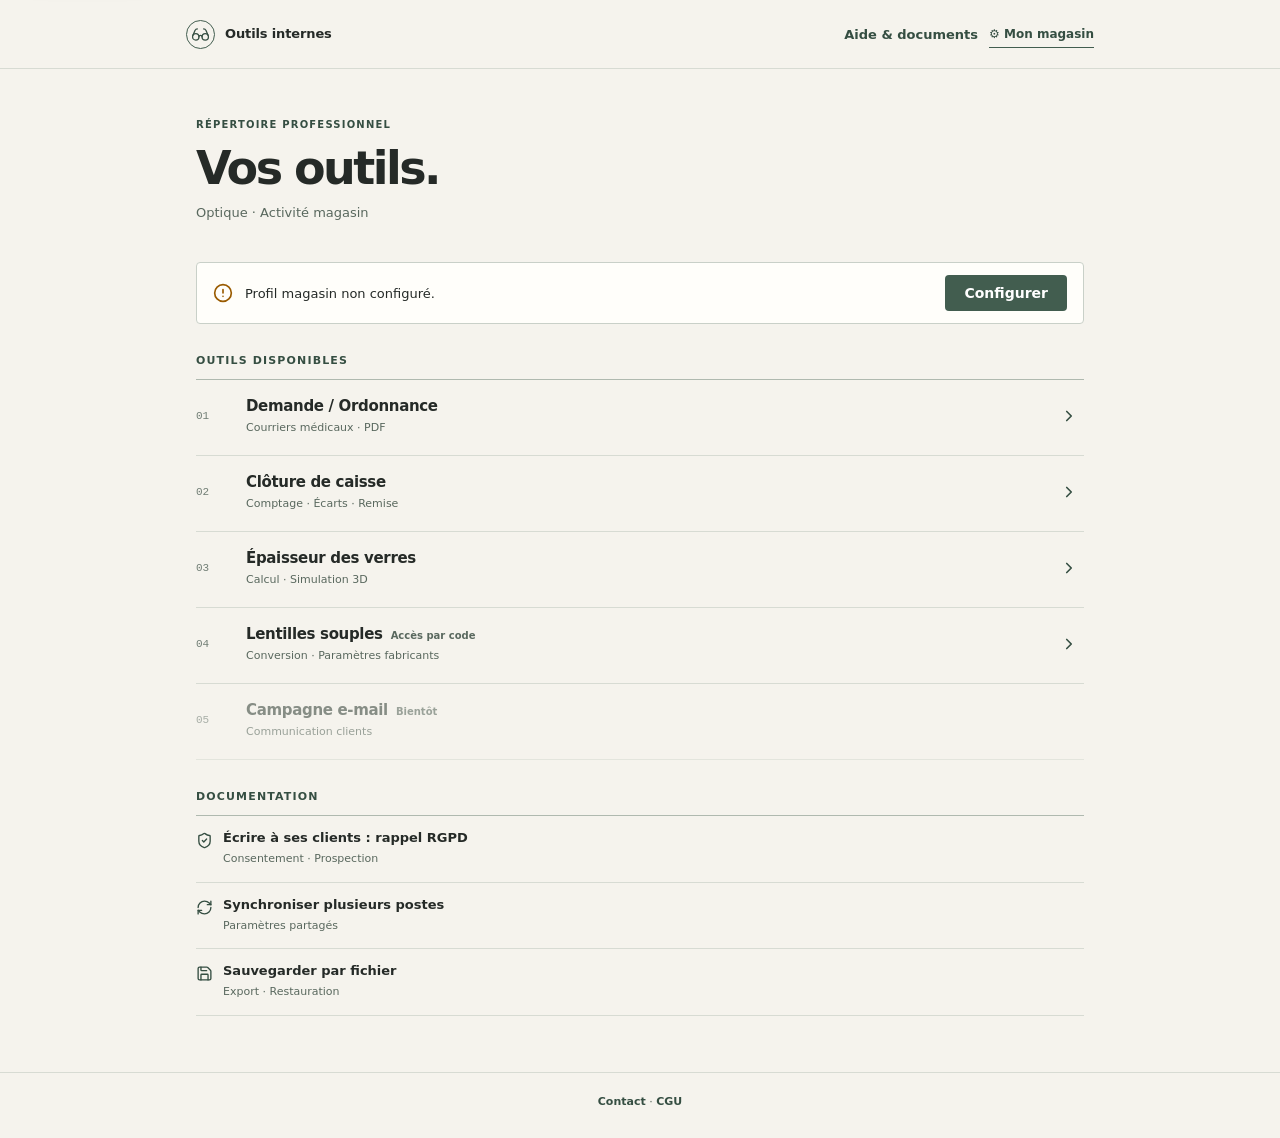
==== commit 9bca3050: "fix(ui): lien CGU en pied de page, supprimer la notice de fréquentation" ====
--- a/index.html
+++ b/index.html
@@ -333,7 +333,7 @@
     <p>
       <button type="button" class="footer-link" id="open-contact">Contact</button>
       <span aria-hidden="true"> · </span>
-      Mesure de fréquentation sans cookie (GoatCounter), sans données de saisie.
+      <a class="footer-link" href="cgu/">CGU</a>
     </p>
   </footer>
 
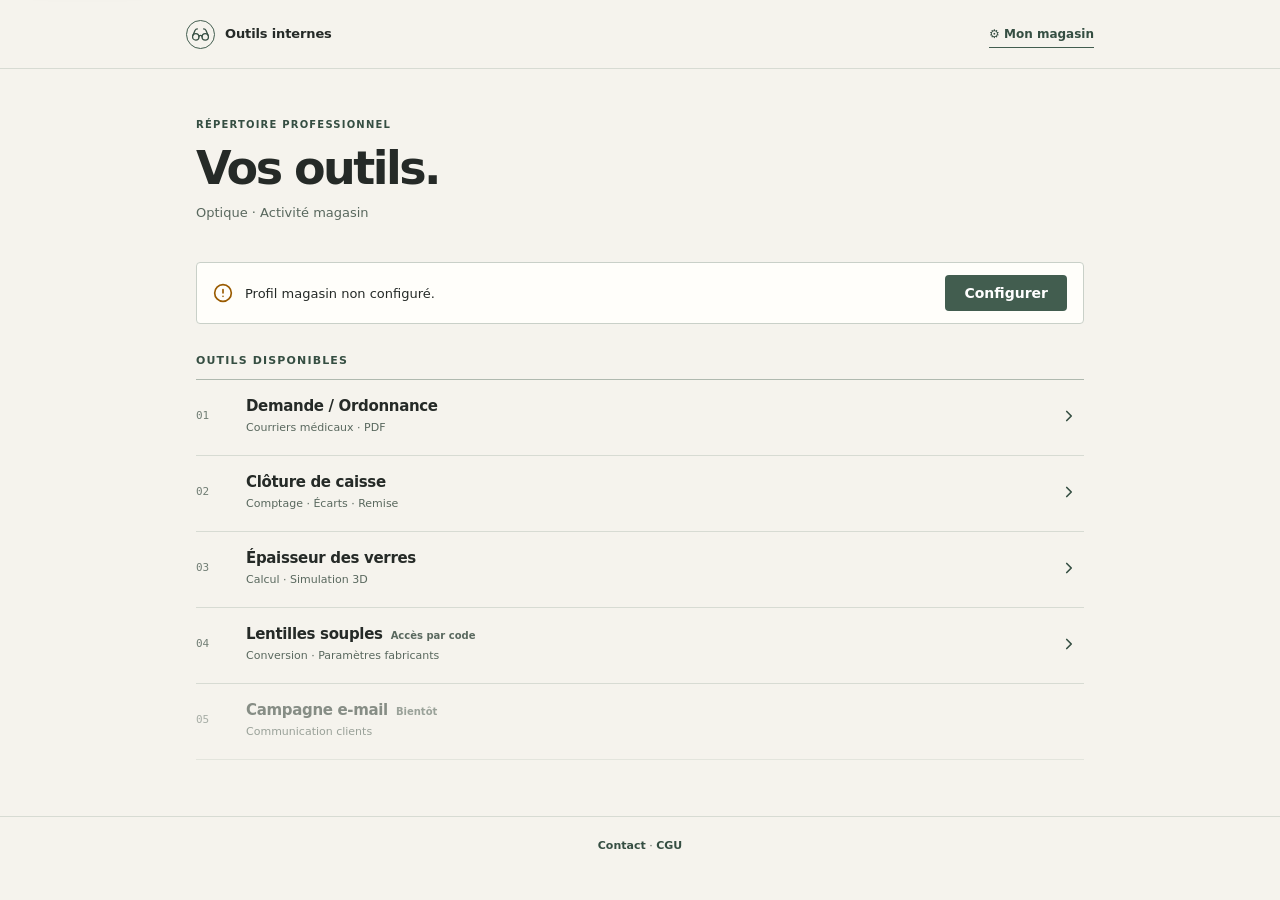
==== commit f4fc7a6e: "refactor(hub): retirer la documentation de l’accueil et regrouper les guides dans Paramètres" ====
--- a/index.html
+++ b/index.html
@@ -19,6 +19,23 @@
       color: var(--blue-800, #14527F);
     }
     .field__msg.is-shown { display: block; }
+
+    /* Rubriques de la configuration magasin : les guides ne figurent plus sur l'accueil. */
+    .settings-group-heading {
+      margin: 16px 0 14px;
+      font-size: 13px;
+      color: #354e42;
+      font-weight: 700;
+      letter-spacing: -.015em;
+    }
+    .settings-group-heading--divider {
+      border-top: 1px solid #d7dbd3;
+      padding-top: 19px;
+      margin: 21px 0 3px;
+    }
+    .settings-group-desc { font-size: 12px; color: #59685e; line-height: 1.5; }
+    .sync-section:first-of-type { margin-top: 12px; }
+    .sync-desc a { text-underline-offset: 3px; }
   </style>
 </head>
 <body>
@@ -53,8 +70,7 @@
 
   <!-- ── BARRE SUPÉRIEURE ──
        Identité du magasin à gauche, actions transverses à droite. Collante :
-       « Mon magasin » et le rappel RGPD restent atteignables où qu'on soit
-       dans la page, ce qui n'était pas le cas quand ils vivaient en pied. -->
+       « Mon magasin » reste atteignable depuis toutes les sections du hub. -->
   <header class="topbar">
     <div class="topbar__inner">
       <div class="brand">
@@ -77,7 +93,6 @@
         </span>
       </div>
       <nav class="topbar__actions" aria-label="Actions du magasin">
-        <a class="topbar__link" href="#aide">Aide &amp; documents</a>
         <button class="store-settings-btn" id="open-settings" type="button">&#9881; Mon magasin</button>
       </nav>
     </div>
@@ -277,55 +292,6 @@
 
     </ul>
 
-    <!-- ── AIDE & DOCUMENTS ──
-         Ces trois notices existaient déjà mais n'étaient joignables que depuis
-         le pied de page ou l'intérieur de la modale « Mon magasin ». Elles ont
-         maintenant un chemin visible depuis l'accueil. -->
-    <div class="sec">
-      <h2 class="sec__title" id="aide">Documentation</h2>
-    </div>
-
-    <ul class="docs" role="list">
-      <li>
-        <a class="doc" href="docs/rgpd-mailing/">
-          <span class="doc__name">
-            <svg class="doc__ico" viewBox="0 0 24 24" aria-hidden="true">
-              <path d="M20 13c0 5-3.5 7.5-7.66 8.95a1 1 0 0 1-.67-.01C7.5 20.5 4 18 4 13V6a1 1 0 0 1 1-1c2 0 4.5-1.2 6.24-2.72a1.17 1.17 0 0 1 1.52 0C14.51 3.81 17 5 19 5a1 1 0 0 1 1 1z"/>
-              <path d="m9 12 2 2 4-4"/>
-            </svg>
-            Écrire à ses clients : rappel RGPD
-          </span>
-          <span class="doc__desc">Consentement · Prospection</span>
-        </a>
-      </li>
-      <li>
-        <a class="doc" href="docs/sync-drive/">
-          <span class="doc__name">
-            <svg class="doc__ico" viewBox="0 0 24 24" aria-hidden="true">
-              <path d="M3 12a9 9 0 0 1 9-9 9.75 9.75 0 0 1 6.74 2.74L21 8"/>
-              <path d="M21 3v5h-5"/>
-              <path d="M21 12a9 9 0 0 1-9 9 9.75 9.75 0 0 1-6.74-2.74L3 16"/>
-              <path d="M8 16H3v5"/>
-            </svg>
-            Synchroniser plusieurs postes
-          </span>
-          <span class="doc__desc">Paramètres partagés</span>
-        </a>
-      </li>
-      <li>
-        <a class="doc" href="docs/sauvegarde-fichier/">
-          <span class="doc__name">
-            <svg class="doc__ico" viewBox="0 0 24 24" aria-hidden="true">
-              <path d="M15.2 3a2 2 0 0 1 1.4.6l3.8 3.8a2 2 0 0 1 .6 1.4V19a2 2 0 0 1-2 2H5a2 2 0 0 1-2-2V5a2 2 0 0 1 2-2z"/>
-              <path d="M17 21v-7a1 1 0 0 0-1-1H8a1 1 0 0 0-1 1v7"/>
-              <path d="M7 3v4a1 1 0 0 0 1 1h7"/>
-            </svg>
-            Sauvegarder par fichier
-          </span>
-          <span class="doc__desc">Export · Restauration</span>
-        </a>
-      </li>
-    </ul>
 
   </main>
 
@@ -346,6 +312,7 @@
       </p>
 
       <form id="settings-form" novalidate>
+        <h3 class="settings-group-heading">Coordonnées du magasin</h3>
         <label class="field">
           <span class="field__lbl">Nom du magasin <span class="field__req">obligatoire</span></span>
           <input type="text" id="f-nom" placeholder="Ex. : Optique du Centre" autocomplete="off" required>
@@ -373,16 +340,13 @@
           <span class="field__msg is-shown" id="f-fond-hint">Réserve laissée en caisse en fin de journée. Sert de valeur par défaut dans la Clôture de caisse.</span>
         </label>
 
+        <div class="settings-group-heading settings-group-heading--divider" role="heading" aria-level="3">Paramètres</div>
+        <p class="settings-group-desc">Synchronisation et sauvegarde du magasin, au choix.</p>
         <div class="sync-section">
-          <p class="sync-title">Synchronisation et sauvegarde <span class="field__opt">facultatif</span></p>
+          <p class="sync-title">Synchroniser plusieurs postes</p>
           <p class="sync-desc">
-            Deux options facultatives.
-          </p>
-
-          <p class="sync-title">Google Drive</p>
-          <p class="sync-desc">
-            Paramètres partagés entre les postes du magasin.
-            <a href="docs/sync-drive/" target="_blank" rel="noopener noreferrer">Documentation</a>.
+            Paramètres partagés avec Google Drive.
+            <a href="docs/sync-drive/" target="_blank" rel="noopener noreferrer">Lire la procédure de synchronisation</a>.
           </p>
           <label class="field">
             <span class="field__lbl">URL de synchronisation</span>
@@ -395,10 +359,10 @@
         </div>
 
         <div class="sync-section">
-          <p class="sync-title">Fichier</p>
+          <p class="sync-title">Sauvegarder par fichier</p>
           <p class="sync-desc">
-            Sauvegarde et restauration manuelles.
-            <a href="docs/sauvegarde-fichier/" target="_blank" rel="noopener noreferrer">Documentation</a>.
+            Export et restauration manuels.
+            <a href="docs/sauvegarde-fichier/" target="_blank" rel="noopener noreferrer">Lire la procédure de sauvegarde</a>.
           </p>
           <div class="sync-actions">
             <button type="button" class="btn btn--ghost" id="backup-save">Sauvegarder dans un fichier</button>
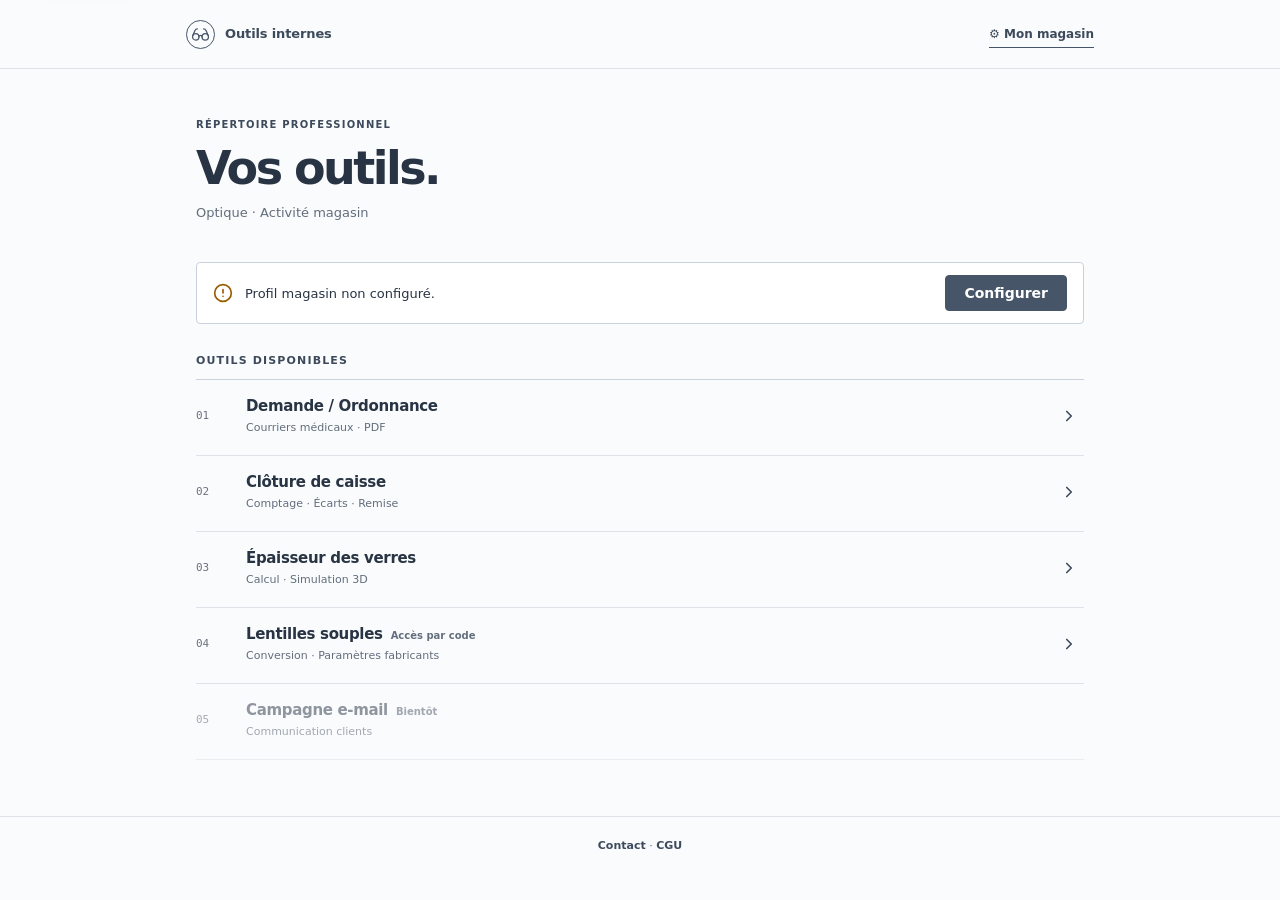
==== commit ce192f06: "style(theme): bleu gris atténué sur index.html" ====
--- a/index.html
+++ b/index.html
@@ -6,7 +6,7 @@
   <meta name="viewport" content="width=device-width, initial-scale=1.0">
   <title>Outils internes</title>
   <link rel="icon" href="assets/favicon.svg" type="image/svg+xml">
-  <meta name="theme-color" content="#F5F3ED">
+  <meta name="theme-color" content="#FAFBFC">
   <link rel="stylesheet" href="assets/css/hub.css">
   <link rel="stylesheet" href="assets/css/repertoire.css">
   <style>
@@ -37,6 +37,7 @@
     .sync-section:first-of-type { margin-top: 12px; }
     .sync-desc a { text-underline-offset: 3px; }
   </style>
+  <link rel="stylesheet" href="assets/css/theme-bleu-gris.css">
 </head>
 <body>
 
--- a/assets/css/theme-bleu-gris.css
+++ b/assets/css/theme-bleu-gris.css
@@ -0,0 +1,144 @@
+/* UXER — Bleu gris atténué, palette validée le 29/10/2026.
+   Couleurs d'interface uniquement. Ne pas modifier les codes d'état métier,
+   les géométries des verres, les légendes de la 3D ni le document A4 imprimé.
+   Chargé APRÈS les feuilles existantes pour centraliser les jetons visuels. */
+@media screen {
+  :root {
+    color-scheme: light;
+    --blue-900:#273343;
+    --blue-800:#39495d;
+    --blue-d:#3d4a5b;
+    --blue:#475569;
+    --blue-300:#9cabbc;
+    --blue-100:#dfe6ed;
+    --blue-50:#f1f4f7;
+    --sky:#7b8d9e;
+    --ink:#283444;
+    --ink-2:#414d5c;
+    --grey:#626e7c;
+    --text-muted:#626e7c;
+    --muted-2:#6b7280;
+    --sub:#626e7c;
+    --border:#c8d1dc;
+    --line:#dde3e9;
+    --light:#eff3f6;
+    --bg:#fafbfc;
+    --white:#ffffff;
+    --paper:#ffffff;
+    --card-bg:#ffffff;
+    --accent:#475569;
+    --co:#475569; --co-bg:#eff3f6;
+    --fe:#475569; --pa:#475569; --el:#475569; --ec:#475569; --tb:#475569;
+    --ec-d:#3d4a5b;
+    --fe-alt:#f5f7f9; --pa-alt:#f5f7f9; --el-alt:#f5f7f9; --tb-alt:#f5f7f9;
+  }
+
+  /* Identité commune : fond neutre, contrôle bleu grisé et séparateurs fins. */
+  body { background:var(--bg); color:var(--ink); }
+  .topbar, .site-header, .app-hdr { background:var(--bg); color:var(--ink); border-color:var(--line); }
+  .topbar .back-link, .site-header .back-link, .app-hdr .sub { color:var(--blue-d); }
+  .site-header .back-link:hover, .topbar .back-link:hover { background:var(--light); }
+  .topbar__link, .store-settings-btn, .brand__name, .brand__mark svg,
+  .footer-link, .site-footer a { color:var(--blue-d); }
+  .brand__mark { border-color:var(--blue); }
+  .brand__mark svg { stroke:var(--blue); }
+
+  .tool-card:hover, .tool-card:focus-within { background:#f0f3f6; }
+  #tools-grid, .docs { border-top-color:var(--border); }
+  .tool-card__go { stroke:var(--blue-d); }
+  .tool-card__badge,.badge { color:var(--grey); }
+  .settings-group-heading, .settings-group-heading--divider { color:var(--blue-d); border-color:var(--line); }
+  .field input, .field textarea, .cd-toggle, .cd-panel { background:#fff; }
+  :where(a, button, input, textarea, select, summary):focus-visible {
+    outline-color:var(--blue);
+  }
+  input[type="checkbox"], input[type="radio"], input[type="range"] { accent-color:var(--blue); }
+
+  /* Écrans métier : remplacer les verts décoratifs, pas les statuts. */
+  .site-header h1, .app-hdr h1, .hdr-title, .workspace-intro h1,
+  .card h2, .viewer-head h2, .profiles-head h2 { color:var(--ink); }
+  .card, .sheet, .block, .step, .modal, .panel:not(.panel--safe):not(.panel--warn):not(.panel--stop):not(.panel--danger),
+  .verrou-carte { border-color:var(--line); }
+  .card, .sheet, .block, .step, .modal, .verrou-carte { background:#fff; }
+  .card-heading, .profiles-head, .profiles-slide h3 { border-color:var(--line); }
+  .step-index, .page-kicker, .header-kicker, .eyebrow { color:var(--blue-d); }
+  .steps-nav, .cash-nav, .form-jump { background:var(--bg); border-color:var(--line); }
+  .steps-nav a, .cash-nav a, .form-jump a { color:var(--blue-d); }
+  .steps-nav a:hover, .cash-nav a:hover, .form-jump a:hover { background:#e8edf2; }
+  .steps-nav a[aria-current="location"] { background:#e1e7ed; color:var(--blue-900); }
+  .workspace-intro, .header-copy, .header-description { color:var(--ink); }
+
+  .btn--primary, .btn--go, .btn-save, .btn-primary,
+  .btn-row .btn--emphasis, .viewer-primary .btn--emphasis,
+  .verrou-valider, .notice--setup .btn {
+    background:var(--blue); color:#fff; border-color:var(--blue);
+  }
+  .btn--primary:hover, .btn--go:hover, .btn-save:hover, .btn-primary:hover,
+  .btn-row .btn--emphasis:hover, .viewer-primary .btn--emphasis:hover,
+  .verrou-valider:hover { background:var(--blue-d); border-color:var(--blue-d); }
+  .btn--ghost, .btn-ghost, .btn-photo, .btn-blue, .btn-reset,
+  .back-link, .ios-back { border-color:var(--border); }
+  .btn--ghost, .btn-ghost, .btn-photo, .btn-blue, .btn-reset, .back-link { color:var(--blue-d); }
+  .btn--ghost:hover, .btn-ghost:hover, .btn-photo:hover, .back-link:hover { background:var(--light); }
+  .ios-back { background:var(--blue-d); color:#fff; }
+
+  /* Accents de sélection (notamment contours de verre et radio d'envoi). */
+  .shape-btn, .mode, .eye-parameters, .advanced-panel { border-color:var(--border); }
+  .shape-btn svg path { fill:#e7ecf1; stroke:#5e7085; }
+  .shape-btn:hover { background:#f0f3f6; border-color:var(--blue); }
+  .shape-btn.active, .shape-perso .shape-btn.active {
+    background:#e4eaf0; border-color:var(--blue); box-shadow:0 0 0 2px rgba(71,85,105,.09);
+  }
+  .shape-btn.active svg path,.shape-perso .shape-btn.active svg path { fill:#cbd5df;stroke:var(--blue); }
+  .shape-btn.active::after,.shape-btn.active span { color:var(--blue-d); }
+  .shape-btn.active, .mode.is-on, .onglets button[aria-selected="true"] { border-color:var(--blue); }
+  .mode.is-on { background:#edf2f6; box-shadow:0 0 0 2px rgba(71,85,105,.11); }
+  .mode:hover { border-color:var(--blue-300); }
+  .onglets { background:var(--light); }
+  .sheet header, .sheet>header, .viewer-head,
+  .block--ferraille .block-hdr, .block--papier .block-hdr, .block--elec .block-hdr,
+  .block--comptage .block-hdr, .block--ecart .block-hdr, .block--history .block-hdr {
+    background:#eff3f6; color:var(--ink); border-color:var(--line);
+  }
+  .viewer-head h2,.block-hdr h2 { color:var(--ink); }
+  .shape-btn span,.eye-parameters legend,.eye-code { color:var(--blue-d); }
+
+  /* Saisie : contraste constant sans accents verts résiduels. */
+  .qty-input,.amt-input,.fond-input,.ref-input,
+  .eye-fields input, .field input:not([type="checkbox"]):not([type="range"]),
+  .field select, .pf input, .pf select,
+  input[type="text"], input[type="number"], select, textarea {
+    border-color:var(--border);
+  }
+  .qty-input:focus,.amt-input:focus,.fond-input:focus,.ref-input:focus,
+  .field input:focus,.field select:focus,input[type="text"]:focus,select:focus,textarea:focus {
+    border-color:var(--blue); outline-color:rgba(71,85,105,.42);
+  }
+  .prefill-banner, .fond-row, .cnt-table tfoot td, .ecart-result,
+  .viewer-primary .check--primary, #frame-options,
+  .advanced-panel, .eye-parameters, .mode.is-on,
+  .preview-obj, .cur, .resultat-c, .rgpd-article .toc {
+    background:#f3f6f9; border-color:var(--line);
+  }
+  .cnt-table tbody tr:nth-child(even),
+  .history-table tbody tr:nth-child(even) td { background:#f8fafb; }
+  .cnt-table tbody td { border-bottom-color:var(--line); }
+  .comptage-total, .block-hdr h2::before { color:var(--blue-d); }
+  .rgpd-article .g th { background:var(--light); }
+
+  /* Formulaire Ordonnance : supprimons les fonds verts décoratifs. */
+  .body>table tr>td.obj { background:#f7f9fb; }
+  .body>table tr.sect, .body>table tr.sect-act { border-bottom-color:var(--border); }
+  .regen, .btn-blue { color:var(--blue-d);border-color:var(--blue); }
+  .regen:hover, .btn-blue:hover { background:var(--blue-d);color:#fff; }
+  .opt:hover { background:#f1f4f7; }
+  .bar { background:rgba(250,251,252,.97); }
+
+  /* Documents métier : les fonds bleus servent à l'information uniquement. */
+  .panel--info, .rgpd-article .panel--info { background:#edf2f6;border-color:var(--line); }
+  .toc { background:#f6f8fa;border-color:var(--line); }
+  .app-hdr, .site-header { box-shadow:none; }
+  /* Couleurs de sécurité conservées : .panel--warn, .panel--stop, .panel--safe,
+     .er-val.pos/.neg, .ht-pos/.ht-neg, .probleme-*, .verdict-* et les vues 3D. */
+}
+/* L'impression des courriers et documents reste gouvernée par leur CSS original. */
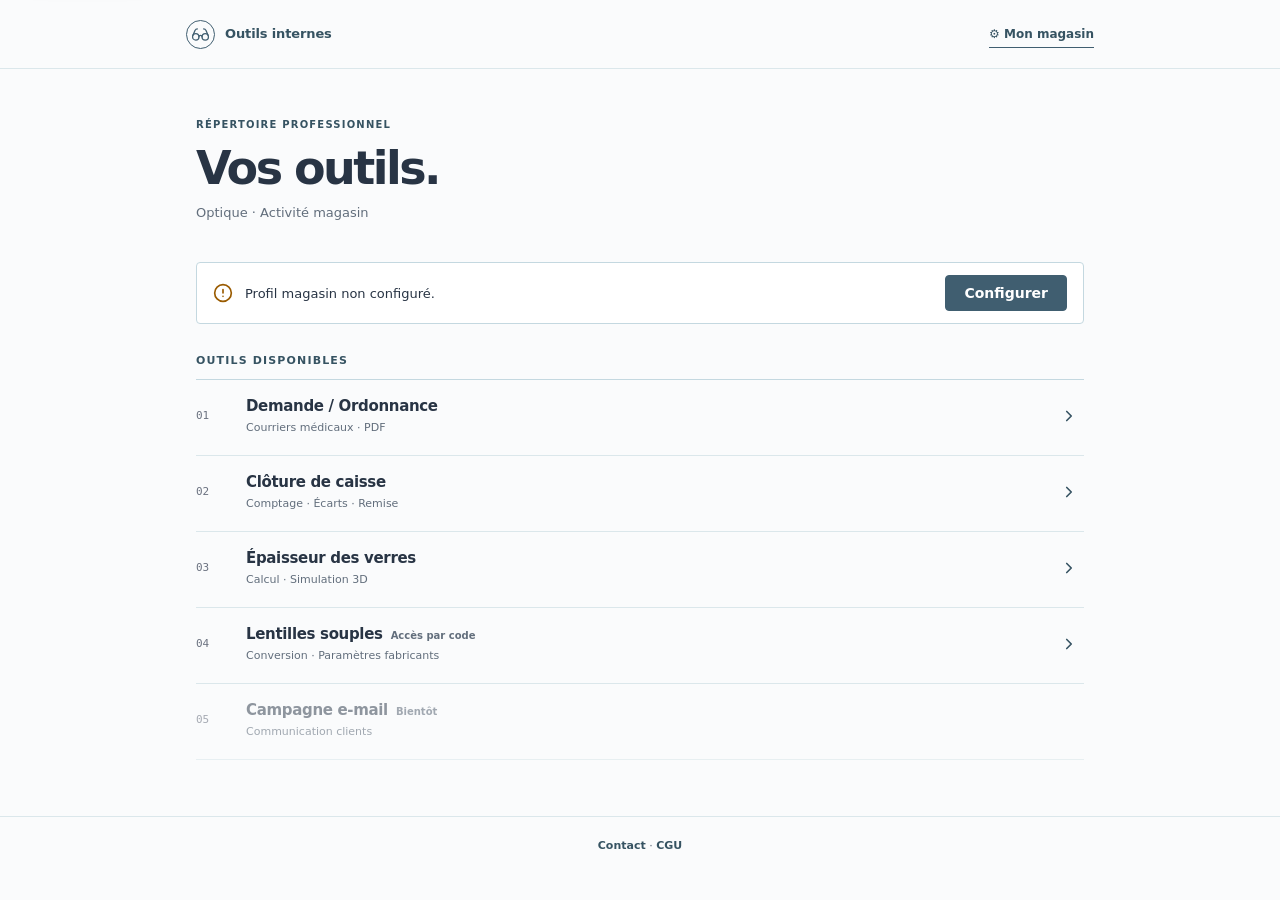
==== commit 33520bb0: "HF-121 — contact : adresse de destination contact@panum.fr Remplace l'adresse personnelle par l'alia" ====
--- a/index.html
+++ b/index.html
@@ -381,52 +381,86 @@
     </div>
   </div>
 
-  <!-- ── MODALE : CONTACT / RETOUR ── -->
+  <!-- ── MODALE : CONTACT / RETOUR ──
+       Deux étapes dans la même fenêtre : 1) rédiger, 2) envoyer depuis sa propre
+       messagerie, avec des solutions de repli visibles si elle ne s'ouvre pas
+       (poste sans logiciel de messagerie configuré, cas fréquent en magasin). -->
   <div class="modal-overlay" id="contact-modal" hidden>
     <div class="modal" role="dialog" aria-modal="true" aria-labelledby="contact-title">
-      <h2 class="modal__title" id="contact-title">Un retour à me faire&nbsp;?</h2>
-      <p class="modal__hint">
-        Remarque, suggestion, bug… tout est utile. Au clic sur «&nbsp;Préparer l'e-mail&nbsp;»,
-        votre messagerie s'ouvre avec le message déjà rédigé&nbsp;: rien n'est envoyé sans
-        votre validation et aucune donnée ne transite par ce site.
-      </p>
-
-      <form id="contact-form" novalidate>
-        <label class="field">
-          <span class="field__lbl">Objet <span class="field__opt">facultatif</span></span>
-          <input type="text" id="c-objet" placeholder="Ex. : suggestion pour la clôture de caisse" autocomplete="off">
-        </label>
-
-        <div class="c-group">
-          <span class="field__lbl" id="c-tools-lbl">Outil concerné <span class="field__opt">facultatif · choix multiple</span></span>
-          <div class="cd" id="c-tools">
-            <button type="button" class="cd-toggle" id="c-tools-toggle"
-                    aria-haspopup="true" aria-expanded="false"
-                    aria-controls="c-tools-panel" aria-labelledby="c-tools-lbl c-tools-summary">
-              <span class="cd-toggle__txt is-placeholder" id="c-tools-summary">Indiquer le ou les outils…</span>
-              <span class="cd-toggle__chev" aria-hidden="true">&#9662;</span>
-            </button>
-            <div class="cd-panel" id="c-tools-panel" role="group" aria-labelledby="c-tools-lbl" hidden>
-              <label class="cd-opt"><input type="checkbox" value="Hub d'accueil"> Hub d'accueil</label>
-              <label class="cd-opt"><input type="checkbox" value="Demande / Ordonnance"> Demande / Ordonnance</label>
-              <label class="cd-opt"><input type="checkbox" value="Clôture de caisse"> Clôture de caisse</label>
-              <label class="cd-opt"><input type="checkbox" value="Épaisseur des verres"> Épaisseur des verres</label>
-              <label class="cd-opt"><input type="checkbox" value="Campagne e-mail"> Campagne e-mail</label>
+
+      <div class="c-step" id="c-step-write">
+        <h2 class="modal__title" id="contact-title">Contacter le concepteur</h2>
+        <p class="modal__hint">
+          Un problème, une idée ou une question sur ces outils&nbsp;? Votre message
+          arrive par e-mail à la personne qui les crée.
+        </p>
+
+        <form id="contact-form" novalidate>
+          <fieldset class="c-set">
+            <legend class="field__lbl">Il s'agit de</legend>
+            <div class="c-chips">
+              <label class="c-chip"><input type="radio" name="c-type" value="Problème" checked><span>Un problème</span></label>
+              <label class="c-chip"><input type="radio" name="c-type" value="Idée"><span>Une idée</span></label>
+              <label class="c-chip"><input type="radio" name="c-type" value="Question"><span>Une question</span></label>
             </div>
+          </fieldset>
+
+          <fieldset class="c-set" id="c-tools">
+            <legend class="field__lbl">Sur quel outil&nbsp;? <span class="c-opt">facultatif, plusieurs choix possibles</span></legend>
+            <div class="c-chips">
+              <label class="c-chip"><input type="checkbox" value="Page d'accueil"><span>Page d'accueil</span></label>
+              <label class="c-chip"><input type="checkbox" value="Demande / Ordonnance"><span>Demande / Ordonnance</span></label>
+              <label class="c-chip"><input type="checkbox" value="Clôture de caisse"><span>Clôture de caisse</span></label>
+              <label class="c-chip"><input type="checkbox" value="Épaisseur des verres"><span>Épaisseur des verres</span></label>
+              <label class="c-chip"><input type="checkbox" value="Lentilles souples"><span>Lentilles souples</span></label>
+            </div>
+          </fieldset>
+
+          <label class="field">
+            <span class="field__lbl">Votre message</span>
+            <textarea id="c-message" rows="5" placeholder="Ce que vous faisiez, ce qui s'est passé." aria-describedby="c-msg" required></textarea>
+            <span class="field__msg c-error" id="c-msg" role="status"></span>
+          </label>
+
+          <div class="modal__actions">
+            <button type="button" class="btn btn--ghost" id="cancel-contact">Annuler</button>
+            <button type="submit" class="btn btn--primary">Ouvrir ma messagerie</button>
           </div>
+        </form>
+      </div>
+
+      <div class="c-step" id="c-step-send" hidden>
+        <h2 class="modal__title" id="c-send-title" tabindex="-1">Il reste à cliquer sur «&nbsp;Envoyer&nbsp;»</h2>
+        <p class="modal__hint">
+          Votre messagerie vient de s'ouvrir avec le message déjà écrit.
+          Vérifiez-le, puis envoyez-le comme un e-mail normal.
+        </p>
+
+        <div class="c-fallback">
+          <p class="c-fallback__title">Rien ne s'est ouvert&nbsp;?</p>
+          <ol class="c-fallback__list">
+            <li>
+              <span>Vous utilisez Gmail dans le navigateur&nbsp;:</span>
+              <a class="btn btn--ghost c-btn" id="c-gmail" href="#" target="_blank" rel="noopener noreferrer">Ouvrir dans Gmail</a>
+            </li>
+            <li>
+              <span>Autre messagerie&nbsp;: copiez le message, puis envoyez-le à <strong class="c-dest" id="c-dest"></strong></span>
+              <span class="c-fallback__btns">
+                <button type="button" class="btn btn--ghost c-btn" id="c-copy-msg">Copier le message</button>
+                <button type="button" class="btn btn--ghost c-btn" id="c-copy-dest">Copier l'adresse</button>
+              </span>
+            </li>
+          </ol>
+          <p class="c-copied" id="c-copied" role="status"></p>
+          <a class="c-retry" id="c-mailto" href="#">Réessayer d'ouvrir ma messagerie</a>
         </div>
 
-        <label class="field">
-          <span class="field__lbl">Votre message <span class="field__req">obligatoire</span></span>
-          <textarea id="c-message" rows="5" placeholder="Décrivez votre remarque, votre idée ou le problème rencontré…" aria-describedby="c-msg" required></textarea>
-          <span class="field__msg" id="c-msg" role="status"></span>
-        </label>
-
         <div class="modal__actions">
-          <button type="button" class="btn btn--ghost" id="cancel-contact">Annuler</button>
-          <button type="submit" class="btn btn--primary">Préparer l'e-mail</button>
+          <button type="button" class="btn btn--ghost" id="c-edit">Modifier le message</button>
+          <button type="button" class="btn btn--primary" id="c-done">Terminé</button>
         </div>
-      </form>
+      </div>
+
     </div>
   </div>
 
@@ -1067,55 +1101,107 @@
     if (syncUrl()) { syncPull(true); }   // rafraîchit en arrière-plan si la synchro est configurée
   </script>
 
-  <!-- ── MODALE CONTACT : prépare un e-mail via mailto, sans rien envoyer en ligne ──
-       100 % local : « Préparer l'e-mail » ouvre la messagerie de l'utilisateur avec
-       l'objet et le corps pré-remplis. Aucune donnée ne transite par le site, ce qui
-       respecte la contrainte de confidentialité du hub (pas d'appel réseau, pas de
-       service tiers, CSP inchangée). -->
+  <!-- ── MODALE CONTACT : prépare un e-mail, sans rien envoyer en ligne ──
+       100 % local : « Ouvrir ma messagerie » passe l'objet et le texte à la
+       messagerie de l'utilisateur (lien mailto). Le site n'envoie rien lui-même.
+       L'étape 2 propose des replis visibles (Gmail web, copie du message) car un
+       poste de magasin n'a souvent aucun logiciel de messagerie configuré, et le
+       lien mailto échoue alors sans aucun message d'erreur. -->
   <script>
     (function contactModal() {
       // Adresse assemblée à l'exécution plutôt qu'écrite en clair : le dépôt et la page
       // publiée sont accessibles à tous, et une adresse littérale y est ramassée par les
       // robots de collecte. Reconstituée seulement au moment de préparer l'e-mail.
-      var DEST = ['ribesjeremy', 'gmail.com'].join(String.fromCharCode(64));
+      var DEST = ['contact', 'panum.fr'].join(String.fromCharCode(64));
       var overlay = document.getElementById('contact-modal');
       var form    = document.getElementById('contact-form');
       if (!overlay || !form) { return; }
+      var dialog    = overlay.querySelector('[role="dialog"]');
+      var stepWrite = document.getElementById('c-step-write');
+      var stepSend  = document.getElementById('c-step-send');
       var openBtn   = document.getElementById('open-contact');
       var cancelBtn = document.getElementById('cancel-contact');
-      var objetEl   = document.getElementById('c-objet');
       var msgEl     = document.getElementById('c-message');
       var noteEl    = document.getElementById('c-msg');
+      var sendTitle = document.getElementById('c-send-title');
+      var gmailLink = document.getElementById('c-gmail');
+      var mailtoLnk = document.getElementById('c-mailto');
+      var destEl    = document.getElementById('c-dest');
+      var copiedEl  = document.getElementById('c-copied');
       var trigger   = null;   // bouton ayant ouvert la modale (focus rendu à la fermeture)
-
-      // ── Menu déroulant « Outil concerné » (choix multiple) ──
-      var cdRoot    = document.getElementById('c-tools');
-      var cdToggle  = document.getElementById('c-tools-toggle');
-      var cdPanel   = document.getElementById('c-tools-panel');
-      var cdSummary = document.getElementById('c-tools-summary');
-      var PLACEHOLDER = 'Indiquer le ou les outils…';
-
-      function cdChecks() {
-        return cdPanel ? Array.prototype.slice.call(cdPanel.querySelectorAll('input[type="checkbox"]')) : [];
-      }
-
-      function cdSelected() {
-        return cdChecks().filter(function (c) { return c.checked; }).map(function (c) { return c.value; });
-      }
-
-      function cdRefresh() {
-        var sel = cdSelected();
-        cdSummary.textContent = sel.length ? sel.join(', ') : PLACEHOLDER;
-        cdSummary.classList.toggle('is-placeholder', sel.length === 0);
-      }
-
-      function cdOpen(o) {
-        if (!cdPanel) { return; }
-        cdPanel.hidden = !o;
-        cdToggle.setAttribute('aria-expanded', o ? 'true' : 'false');
-      }
-
-      function cdIsOpen() { return cdPanel && !cdPanel.hidden; }
+      var dernier   = null;   // { objet, corps } du dernier message préparé
+
+      var PLACEHOLDERS = {
+        'Problème': 'Ce que vous faisiez, ce qui s\'est passé.',
+        'Idée':     'Votre idée, et ce qu\'elle vous ferait gagner.',
+        'Question': 'Votre question.'
+      };
+
+      function typeChoisi() {
+        var r = form.querySelector('input[name="c-type"]:checked');
+        return r ? r.value : 'Problème';
+      }
+
+      function outilsChoisis() {
+        return Array.prototype.slice.call(form.querySelectorAll('#c-tools input:checked'))
+          .map(function (c) { return c.value; });
+      }
+
+      // Appareil et navigateur, en clair : aide à reproduire un problème. Visible
+      // dans l'e-mail avant envoi, l'utilisateur peut le retirer.
+      function appareil() {
+        var ua = navigator.userAgent || '';
+        var os = /iPhone|iPod/.test(ua) ? 'iPhone'
+          : (/iPad/.test(ua) || (navigator.platform === 'MacIntel' && navigator.maxTouchPoints > 1)) ? 'iPad'
+          : /Android/.test(ua) ? 'Android'
+          : /Windows/.test(ua) ? 'Windows'
+          : /Mac OS X|Macintosh/.test(ua) ? 'Mac'
+          : /Linux/.test(ua) ? 'Linux' : 'appareil inconnu';
+        var nav = /Edg\//.test(ua) ? 'Edge'
+          : /Firefox\/|FxiOS/.test(ua) ? 'Firefox'
+          : /Chrome\/|CriOS/.test(ua) ? 'Chrome'
+          : /Safari\//.test(ua) ? 'Safari' : 'navigateur inconnu';
+        return os + ', ' + nav;
+      }
+
+      function preparer() {
+        var type = typeChoisi();
+        var outils = outilsChoisis();
+        // Contexte utile : nom du magasin s'il est renseigné (jamais de donnée patient).
+        var nomMag = '';
+        try { nomMag = (JSON.parse(localStorage.getItem(LS_PROFIL) || '{}') || {}).nom || ''; }
+        catch (err) { nomMag = ''; }
+        var objet = '[Outils magasin] ' + type + (outils.length ? ' - ' + outils.join(', ') : '');
+        var corps = (msgEl.value || '').trim() + '\n\n-----\n' +
+                    'Type : ' + type + '\n' +
+                    (outils.length ? 'Outil(s) : ' + outils.join(', ') + '\n' : '') +
+                    (nomMag ? 'Magasin : ' + nomMag + '\n' : '') +
+                    'Appareil : ' + appareil() + '\n';
+        return { objet: objet, corps: corps };
+      }
+
+      function lienMailto(m) {
+        return 'mailto:' + DEST + '?subject=' + encodeURIComponent(m.objet) +
+               '&body=' + encodeURIComponent(m.corps);
+      }
+
+      function lienGmail(m) {
+        return 'https://mail.google.com/mail/?view=cm&fs=1&to=' + encodeURIComponent(DEST) +
+               '&su=' + encodeURIComponent(m.objet) + '&body=' + encodeURIComponent(m.corps);
+      }
+
+      function setNote(msg) {
+        if (!noteEl) { return; }
+        noteEl.textContent = msg || '';
+        noteEl.classList.toggle('is-shown', !!msg);
+      }
+
+      function montrerEtape(envoi) {
+        stepWrite.hidden = envoi;
+        stepSend.hidden = !envoi;
+        dialog.setAttribute('aria-labelledby', envoi ? 'c-send-title' : 'contact-title');
+        if (copiedEl) { copiedEl.textContent = ''; }
+      }
 
       function focusables() {
         var sel = 'a[href], button:not([disabled]), input:not([disabled]):not([type="hidden"]), ' +
@@ -1125,30 +1211,22 @@
         });
       }
 
-      function setNote(msg) {
-        if (!noteEl) { return; }
-        noteEl.textContent = msg || '';
-        if (msg) { noteEl.classList.add('is-shown'); }
-        else { noteEl.classList.remove('is-shown'); }
-      }
-
       function open(e) {
         trigger = (e && e.currentTarget) || document.activeElement || null;
         form.reset();          // repart d'un formulaire vierge à chaque ouverture
-        cdOpen(false);
-        cdRefresh();
+        msgEl.placeholder = PLACEHOLDERS[typeChoisi()];
         setNote('');
+        dernier = null;
+        montrerEtape(false);
         overlay.hidden = false;
         document.body.style.overflow = 'hidden';
-        (objetEl || msgEl).focus();
+        msgEl.focus();
         // Même contrat que la modale « Mon magasin » : le geste retour referme.
         Couches.ouvrir('contact', close);
       }
 
-      /* Le menu « Outil concerné » n'est pas enregistré comme couche : c'est un
-         dépliant à l'intérieur de la modale, pas un écran. Échap le referme en
-         premier ; le geste retour, lui, referme la modale entière — ce que fait
-         aussi le bouton « Annuler », donc les deux retours restent d'accord. */
+      // Bouton, Échap et fond passent par la pile : le geste retour et l'interface
+      // aboutissent au même endroit (voir docs/navigation-retour.md).
       function demanderFermeture() {
         if (overlay.hidden) { return; }
         Couches.fermer();
@@ -1156,60 +1234,76 @@
 
       function close() {
         if (overlay.hidden) { return; }
-        cdOpen(false);
         overlay.hidden = true;
         document.body.style.overflow = '';
         if (trigger && typeof trigger.focus === 'function') { trigger.focus(); }
         trigger = null;
       }
 
+      function copier(texte, confirmation) {
+        function ok() { copiedEl.textContent = confirmation; }
+        function ko() { copiedEl.textContent = 'Copie impossible ici : sélectionnez le texte à la main.'; }
+        if (navigator.clipboard && navigator.clipboard.writeText) {
+          navigator.clipboard.writeText(texte).then(ok, ko);
+          return;
+        }
+        // Repli pour les navigateurs sans API presse-papiers (ou hors HTTPS).
+        var ta = document.createElement('textarea');
+        ta.value = texte;
+        ta.setAttribute('readonly', '');
+        ta.style.position = 'fixed';
+        ta.style.opacity = '0';
+        stepSend.appendChild(ta);
+        ta.select();
+        var reussi = false;
+        try { reussi = document.execCommand('copy'); } catch (err) { reussi = false; }
+        stepSend.removeChild(ta);
+        if (reussi) { ok(); } else { ko(); }
+      }
+
+      form.addEventListener('change', function (e) {
+        if (e.target && e.target.name === 'c-type') { msgEl.placeholder = PLACEHOLDERS[typeChoisi()]; }
+      });
+
+      msgEl.addEventListener('input', function () { if (msgEl.value.trim()) { setNote(''); } });
+
       form.addEventListener('submit', function (e) {
         e.preventDefault();
-        var message = (msgEl.value || '').trim();
-        if (!message) {
-          setNote('Saisissez d’abord un message.');
+        if (!(msgEl.value || '').trim()) {
+          setNote('Écrivez votre message avant de continuer.');
           msgEl.focus();
           return;
         }
-        var objet = (objetEl.value || '').trim() || 'Retour sur les outils internes';
-        var outils = cdSelected();
-        // Contexte utile : nom du magasin s'il est renseigné (jamais de donnée patient).
-        var nomMag = '';
-        try { nomMag = (JSON.parse(localStorage.getItem(LS_PROFIL) || '{}') || {}).nom || ''; }
-        catch (err) { nomMag = ''; }
-        var corps = (outils.length ? 'Outil(s) concerné(s) : ' + outils.join(', ') + '\n\n' : '') +
-                    message + '\n\n-----\nEnvoyé depuis les outils internes' +
-                    (nomMag ? ' (' + nomMag + ')' : '') + '.';
-        var href = 'mailto:' + DEST +
-                   '?subject=' + encodeURIComponent(objet) +
-                   '&body=' + encodeURIComponent(corps);
+        dernier = preparer();
+        var href = lienMailto(dernier);
+        mailtoLnk.href = href;
+        gmailLink.href = lienGmail(dernier);
+        destEl.textContent = DEST;
+        montrerEtape(true);
+        sendTitle.focus();
         window.location.href = href;
-        setNote('Votre messagerie devrait s’ouvrir. Si rien ne se passe, écrivez-moi à ' + DEST + '.');
       });
+
+      document.getElementById('c-copy-msg').addEventListener('click', function () {
+        if (dernier) { copier('Objet : ' + dernier.objet + '\n\n' + dernier.corps, 'Message copié. Collez-le dans un nouvel e-mail.'); }
+      });
+      document.getElementById('c-copy-dest').addEventListener('click', function () {
+        copier(DEST, 'Adresse copiée.');
+      });
+      document.getElementById('c-edit').addEventListener('click', function () {
+        montrerEtape(false);
+        msgEl.focus();
+      });
+      document.getElementById('c-done').addEventListener('click', demanderFermeture);
 
       if (openBtn)   { openBtn.addEventListener('click', open); }
       if (cancelBtn) { cancelBtn.addEventListener('click', demanderFermeture); }
       overlay.addEventListener('click', function (e) { if (e.target === overlay) { demanderFermeture(); } });
 
-      // Déclencheur du menu : ouvre/ferme le panneau de cases à cocher.
-      if (cdToggle) {
-        cdToggle.addEventListener('click', function () { cdOpen(!cdIsOpen()); });
-      }
-      // Mise à jour du résumé à chaque (dé)cochage.
-      cdChecks().forEach(function (c) { c.addEventListener('change', cdRefresh); });
-      // Un clic dans la modale, hors du menu, referme le panneau.
-      overlay.addEventListener('click', function (e) {
-        if (cdIsOpen() && cdRoot && !cdRoot.contains(e.target)) { cdOpen(false); }
-      });
-
-      // Échap : referme d'abord le menu s'il est ouvert, sinon la modale.
-      // Tab / Maj+Tab confinent le focus dans la modale ouverte.
+      // Échap referme la modale. Tab / Maj+Tab confinent le focus dans la modale ouverte.
       document.addEventListener('keydown', function (e) {
         if (overlay.hidden) { return; }
-        if (e.key === 'Escape') {
-          if (cdIsOpen()) { cdOpen(false); cdToggle.focus(); } else { demanderFermeture(); }
-          return;
-        }
+        if (e.key === 'Escape') { demanderFermeture(); return; }
         if (e.key !== 'Tab') { return; }
         var foc = focusables();
         if (!foc.length) { return; }
--- a/assets/css/hub.css
+++ b/assets/css/hub.css
@@ -1059,83 +1059,142 @@
 
 .field:focus-within .field__lbl { color: var(--blue); }
 
-/* ── MENU DÉROULANT À CHOIX MULTIPLE (outil concerné, modale contact) ──
-   Maison, sans dépendance : un bouton-déclencheur façon champ + un panneau de
-   cases à cocher qui se déploie en flux (pas d'absolu = jamais rogné par le
-   défilement de la modale, et confortable au doigt sur mobile). */
-.c-group { margin-bottom: var(--s-3); }
-
-.cd { position: relative; }
-
-.cd-toggle {
-  width: 100%;
+/* ── MODALE CONTACT ──
+   Choix visibles d'un coup d'œil (pastilles) plutôt qu'un menu replié : on voit
+   ce qu'on peut indiquer sans rien ouvrir. La vraie case reste présente,
+   invisible mais focalisable, pour le clavier et les lecteurs d'écran ; le clic
+   passe par le libellé. */
+.c-set {
+  border: 0;
+  margin: 0 0 var(--s-3);
+  padding: 0;
+  min-width: 0;
+}
+
+.c-set > legend { padding: 0; }
+
+.c-opt {
+  font-weight: var(--fw-medium);
+  color: var(--text-muted);
+}
+
+.c-chips {
   display: flex;
+  flex-wrap: wrap;
+  gap: 8px;
+}
+
+.c-chip {
+  position: relative;
+  display: inline-flex;
+  cursor: pointer;
+}
+
+.c-chip input {
+  position: absolute;
+  width: 1px;
+  height: 1px;
+  margin: 0;
+  opacity: 0;
+  pointer-events: none;
+}
+
+.c-chip span {
+  display: inline-flex;
   align-items: center;
-  justify-content: space-between;
-  gap: 10px;
-  font-family: inherit;
-  font-size: var(--fs-lg);
-  color: var(--ink);
-  text-align: left;
+  min-height: 40px;
+  padding: 8px 14px;
   border: 1.5px solid var(--border);
   border-radius: var(--r-sm);
-  padding: 9px 11px;
   background: #fff;
-  cursor: pointer;
-  transition: border-color .15s ease, box-shadow .15s ease;
-}
-
-.cd-toggle:focus-visible {
-  outline: none;
+  font-size: var(--fs-base);
+  font-weight: var(--fw-semibold);
+  color: var(--ink-2);
+  transition: background .12s ease, border-color .12s ease, color .12s ease;
+}
+
+.c-chip:hover span { border-color: var(--blue-300); }
+
+.c-chip input:checked + span {
+  background: var(--blue-50);
   border-color: var(--blue);
-  box-shadow: 0 0 0 3px rgba(31,111,178,.18);
-}
-
-.cd-toggle__txt {
-  flex: 1;
-  min-width: 0;
-  overflow: hidden;
-  text-overflow: ellipsis;
-  white-space: nowrap;
-}
-
-.cd-toggle__txt.is-placeholder { color: var(--text-muted); }
-
-.cd-toggle__chev {
-  flex-shrink: 0;
-  color: var(--text-muted);
-  transition: transform .15s ease;
-}
-
-.cd-toggle[aria-expanded="true"] .cd-toggle__chev { transform: rotate(180deg); }
-
-.cd-panel {
+  color: var(--blue-900);
+}
+
+.c-chip input:checked + span::before {
+  content: "\2713";
+  margin-right: 6px;
+  font-weight: var(--fw-black);
+}
+
+.c-chip input:focus-visible + span {
+  outline: 2px solid var(--blue);
+  outline-offset: 2px;
+}
+
+.c-error {
+  display: none;
   margin-top: 6px;
-  background: #fff;
-  border: 1.5px solid var(--border);
-  border-radius: var(--r-sm);
-  padding: 6px;
-}
-
-.cd-opt {
+  font-size: var(--fs-sm);
+  font-weight: var(--fw-semibold);
+  color: var(--red);
+}
+
+.c-error.is-shown { display: block; }
+
+.c-step .modal__title:focus { outline: none; }
+
+.c-fallback {
+  border-top: 1px solid var(--line);
+  padding-top: var(--s-3);
+}
+
+.c-fallback__title {
+  font-size: var(--fs-base);
+  font-weight: var(--fw-bold);
+  color: var(--ink);
+  margin-bottom: var(--s-2);
+}
+
+.c-fallback__list {
+  margin: 0;
+  padding-left: 20px;
+  font-size: var(--fs-sm);
+  color: var(--ink-2);
+  line-height: 1.55;
+}
+
+.c-fallback__list li + li { margin-top: var(--s-3); }
+
+.c-fallback__list li > span:first-child { display: block; margin-bottom: 6px; }
+
+.c-fallback__btns {
   display: flex;
-  align-items: center;
-  gap: 10px;
-  padding: 9px 10px;
-  border-radius: 6px;
-  font-size: var(--fs-base);
+  flex-wrap: wrap;
+  gap: 8px;
+}
+
+.c-btn { padding: 7px 14px; font-size: var(--fs-sm); }
+
+.c-dest {
   color: var(--ink);
-  cursor: pointer;
-}
-
-.cd-opt:hover { background: var(--bg); }
-
-.cd-opt input {
-  width: 17px;
-  height: 17px;
-  flex-shrink: 0;
-  accent-color: var(--blue);
-  cursor: pointer;
+  overflow-wrap: anywhere;
+  user-select: all;
+}
+
+.c-copied {
+  min-height: 1.4em;
+  margin-top: var(--s-2);
+  font-size: var(--fs-sm);
+  font-weight: var(--fw-semibold);
+  color: var(--green-d);
+}
+
+.c-retry {
+  display: inline-block;
+  font-size: var(--fs-sm);
+  color: var(--blue-d);
+  text-decoration: underline;
 }
 
 /* ── SECTION SYNCHRO ── */
--- a/assets/css/repertoire.css
+++ b/assets/css/repertoire.css
@@ -63,7 +63,7 @@
 .modal{border:1px solid var(--line);border-radius:6px;box-shadow:0 22px 66px rgba(22,36,27,.22)}
 .modal__title{font-weight:650;letter-spacing:-.03em}
 .modal__hint,.sync-desc{color:var(--text-muted)}
-.field input,.field textarea,.cd-toggle,.cd-panel{border-radius:4px;background:#fffefa}
+.field input,.field textarea{border-radius:4px;background:#fffefa}
 .field input:focus,.field textarea:focus{border-color:var(--blue);box-shadow:0 0 0 2px rgba(66,93,79,.16)}
 .btn{border-radius:4px}.btn--primary{background:var(--blue)}.btn--primary:hover{background:var(--blue-d)}
 .btn--ghost{color:var(--ink-2);background:transparent}
--- a/assets/css/theme-bleu-gris.css
+++ b/assets/css/theme-bleu-gris.css
@@ -1,35 +1,37 @@
-/* UXER — Bleu gris atténué, palette validée le 29/10/2026.
+/* UXER — Bleu gris acier : bleu renforcé de 20 % par saturation HSL.
+   Teinte froide et luminosité maintenues pour éviter tout reflet mauve.
+   Renforcement relatif à la palette bleu acier du 31/10/2026.
    Couleurs d'interface uniquement. Ne pas modifier les codes d'état métier,
    les géométries des verres, les légendes de la 3D ni le document A4 imprimé.
    Chargé APRÈS les feuilles existantes pour centraliser les jetons visuels. */
 @media screen {
   :root {
     color-scheme: light;
-    --blue-900:#273343;
-    --blue-800:#39495d;
-    --blue-d:#3d4a5b;
-    --blue:#475569;
-    --blue-300:#9cabbc;
-    --blue-100:#dfe6ed;
-    --blue-50:#f1f4f7;
-    --sky:#7b8d9e;
+    --blue-900:#213c49;
+    --blue-800:#315565;
+    --blue-d:#365362;
+    --blue:#405e70;
+    --blue-300:#95b6c3;
+    --blue-100:#dcebf0;
+    --blue-50:#eff6f9;
+    --sky:#7499a6;
     --ink:#283444;
     --ink-2:#414d5c;
     --grey:#626e7c;
     --text-muted:#626e7c;
     --muted-2:#6b7280;
     --sub:#626e7c;
-    --border:#c8d1dc;
-    --line:#dde3e9;
-    --light:#eff3f6;
+    --border:#c4d8e0;
+    --line:#dbe7eb;
+    --light:#edf6f8;
     --bg:#fafbfc;
     --white:#ffffff;
     --paper:#ffffff;
     --card-bg:#ffffff;
-    --accent:#475569;
-    --co:#475569; --co-bg:#eff3f6;
-    --fe:#475569; --pa:#475569; --el:#475569; --ec:#475569; --tb:#475569;
-    --ec-d:#3d4a5b;
+    --accent:#405e70;
+    --co:#405e70; --co-bg:#edf6f8;
+    --fe:#405e70; --pa:#405e70; --el:#405e70; --ec:#405e70; --tb:#405e70;
+    --ec-d:#365362;
     --fe-alt:#f5f7f9; --pa-alt:#f5f7f9; --el-alt:#f5f7f9; --tb-alt:#f5f7f9;
   }
 
@@ -43,7 +45,7 @@
   .brand__mark { border-color:var(--blue); }
   .brand__mark svg { stroke:var(--blue); }
 
-  .tool-card:hover, .tool-card:focus-within { background:#f0f3f6; }
+  .tool-card:hover, .tool-card:focus-within { background:#eef5f8; }
   #tools-grid, .docs { border-top-color:var(--border); }
   .tool-card__go { stroke:var(--blue-d); }
   .tool-card__badge,.badge { color:var(--grey); }
@@ -64,8 +66,8 @@
   .step-index, .page-kicker, .header-kicker, .eyebrow { color:var(--blue-d); }
   .steps-nav, .cash-nav, .form-jump { background:var(--bg); border-color:var(--line); }
   .steps-nav a, .cash-nav a, .form-jump a { color:var(--blue-d); }
-  .steps-nav a:hover, .cash-nav a:hover, .form-jump a:hover { background:#e8edf2; }
-  .steps-nav a[aria-current="location"] { background:#e1e7ed; color:var(--blue-900); }
+  .steps-nav a:hover, .cash-nav a:hover, .form-jump a:hover { background:#e6f1f4; }
+  .steps-nav a[aria-current="location"] { background:#dfebef; color:var(--blue-900); }
   .workspace-intro, .header-copy, .header-description { color:var(--ink); }
 
   .btn--primary, .btn--go, .btn-save, .btn-primary,
@@ -84,21 +86,21 @@
 
   /* Accents de sélection (notamment contours de verre et radio d'envoi). */
   .shape-btn, .mode, .eye-parameters, .advanced-panel { border-color:var(--border); }
-  .shape-btn svg path { fill:#e7ecf1; stroke:#5e7085; }
-  .shape-btn:hover { background:#f0f3f6; border-color:var(--blue); }
+  .shape-btn svg path { fill:#e5f0f3; stroke:#557d8e; }
+  .shape-btn:hover { background:#eef5f8; border-color:var(--blue); }
   .shape-btn.active, .shape-perso .shape-btn.active {
-    background:#e4eaf0; border-color:var(--blue); box-shadow:0 0 0 2px rgba(71,85,105,.09);
+    background:#e2eef2; border-color:var(--blue); box-shadow:0 0 0 2px rgba(64,94,112,.09);
   }
-  .shape-btn.active svg path,.shape-perso .shape-btn.active svg path { fill:#cbd5df;stroke:var(--blue); }
+  .shape-btn.active svg path,.shape-perso .shape-btn.active svg path { fill:#c7dce3;stroke:var(--blue); }
   .shape-btn.active::after,.shape-btn.active span { color:var(--blue-d); }
   .shape-btn.active, .mode.is-on, .onglets button[aria-selected="true"] { border-color:var(--blue); }
-  .mode.is-on { background:#edf2f6; box-shadow:0 0 0 2px rgba(71,85,105,.11); }
+  .mode.is-on { background:#ebf6f8; box-shadow:0 0 0 2px rgba(64,94,112,.11); }
   .mode:hover { border-color:var(--blue-300); }
   .onglets { background:var(--light); }
   .sheet header, .sheet>header, .viewer-head,
   .block--ferraille .block-hdr, .block--papier .block-hdr, .block--elec .block-hdr,
   .block--comptage .block-hdr, .block--ecart .block-hdr, .block--history .block-hdr {
-    background:#eff3f6; color:var(--ink); border-color:var(--line);
+    background:#edf6f8; color:var(--ink); border-color:var(--line);
   }
   .viewer-head h2,.block-hdr h2 { color:var(--ink); }
   .shape-btn span,.eye-parameters legend,.eye-code { color:var(--blue-d); }
@@ -112,13 +114,13 @@
   }
   .qty-input:focus,.amt-input:focus,.fond-input:focus,.ref-input:focus,
   .field input:focus,.field select:focus,input[type="text"]:focus,select:focus,textarea:focus {
-    border-color:var(--blue); outline-color:rgba(71,85,105,.42);
+    border-color:var(--blue); outline-color:rgba(64,94,112,.42);
   }
   .prefill-banner, .fond-row, .cnt-table tfoot td, .ecart-result,
   .viewer-primary .check--primary, #frame-options,
   .advanced-panel, .eye-parameters, .mode.is-on,
   .preview-obj, .cur, .resultat-c, .rgpd-article .toc {
-    background:#f3f6f9; border-color:var(--line);
+    background:#f1f8fb; border-color:var(--line);
   }
   .cnt-table tbody tr:nth-child(even),
   .history-table tbody tr:nth-child(even) td { background:#f8fafb; }
@@ -131,11 +133,25 @@
   .body>table tr.sect, .body>table tr.sect-act { border-bottom-color:var(--border); }
   .regen, .btn-blue { color:var(--blue-d);border-color:var(--blue); }
   .regen:hover, .btn-blue:hover { background:var(--blue-d);color:#fff; }
-  .opt:hover { background:#f1f4f7; }
+  .opt:hover { background:#eff6f9; }
   .bar { background:rgba(250,251,252,.97); }
 
+  /* Pages techniques annexes : comparateur OMA et scanner de formes. */
+  body > header { background:var(--bg);color:var(--ink);border-bottom:1px solid var(--line); }
+  body > header a { color:var(--blue-d); }
+  body > header a:hover { color:var(--blue-900); }
+  .controls select, .controls input[type="file"], .ranking button, .actions button {
+    border-color:var(--border);color:var(--blue-d);
+  }
+  .ranking button:hover,.ranking button:focus-visible,
+  .actions button:hover,.actions button:focus-visible,
+  .btn.on { background:var(--light);border-color:var(--blue); }
+  .view,.over,.metric { border-color:var(--line); }
+  .metric { background:#f1f8fb; }
+  .status { color:var(--grey); }
+
   /* Documents métier : les fonds bleus servent à l'information uniquement. */
-  .panel--info, .rgpd-article .panel--info { background:#edf2f6;border-color:var(--line); }
+  .panel--info, .rgpd-article .panel--info { background:#ebf6f8;border-color:var(--line); }
   .toc { background:#f6f8fa;border-color:var(--line); }
   .app-hdr, .site-header { box-shadow:none; }
   /* Couleurs de sécurité conservées : .panel--warn, .panel--stop, .panel--safe,
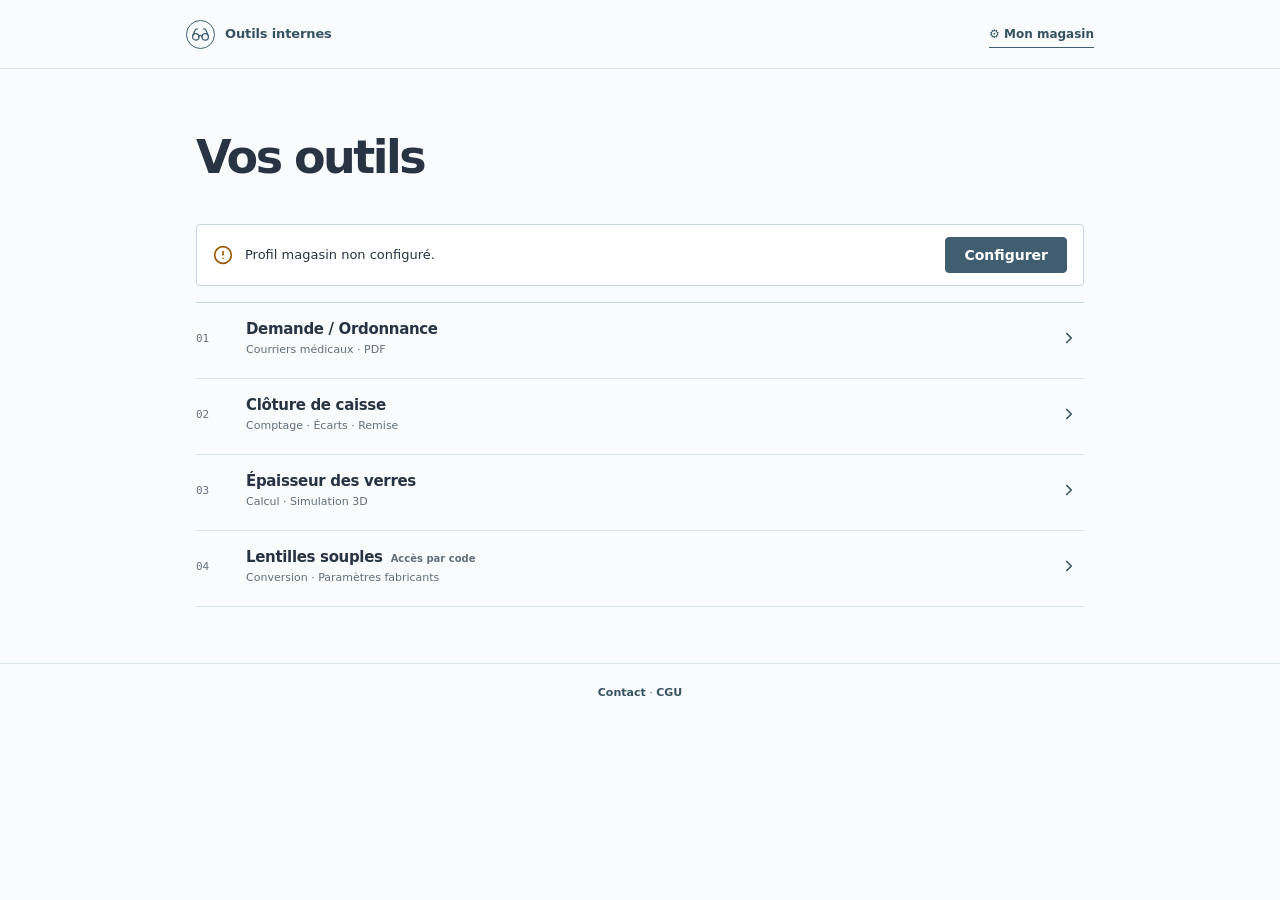
==== commit b3d2810a: "fix(ux): simplifier l'accueil, masquer la campagne et retirer le rappel de caisse [skip ci]" ====
--- a/index.html
+++ b/index.html
@@ -2,7 +2,7 @@
 <html lang="fr">
 <head>
   <meta charset="UTF-8">
-  <meta http-equiv="Content-Security-Policy" content="default-src 'none'; script-src 'self' 'unsafe-inline' https://script.google.com https://script.googleusercontent.com https://gc.zgo.at; style-src 'self' 'unsafe-inline'; font-src 'self'; img-src 'self' data: https://j-rbs-hub.goatcounter.com; connect-src 'self' https://j-rbs-hub.goatcounter.com; base-uri 'none'; form-action 'none'; object-src 'none'">
+  <meta http-equiv="Content-Security-Policy" content="default-src 'none'; script-src 'self' 'unsafe-inline' https://script.google.com https://script.googleusercontent.com https://gc.zgo.at; style-src 'self' 'unsafe-inline'; font-src 'self'; img-src 'self' data: https://j-rbs-hub.goatcounter.com; connect-src 'self' https://j-rbs-hub.goatcounter.com https://api.emailjs.com; base-uri 'none'; form-action 'none'; object-src 'none'">
   <meta name="viewport" content="width=device-width, initial-scale=1.0">
   <title>Outils internes</title>
   <link rel="icon" href="assets/favicon.svg" type="image/svg+xml">
@@ -115,10 +115,8 @@
         </span>
       </span>
       <div class="hero__txt">
-        <p class="hero__eyebrow">RÉPERTOIRE PROFESSIONNEL</p>
-        <h1 class="hero__headline">Vos outils.</h1>
+        <h1 class="hero__headline" id="outils">Vos outils</h1>
         <span class="hero__greet" id="welcome-greet" hidden>Bonjour</span>
-        <p class="hero__sub">Optique · Activité magasin</p>
       </div>
     </section>
 
@@ -131,21 +129,6 @@
         Profil magasin non configuré.
       </span>
       <button class="btn btn--primary" id="setup-notice-btn" type="button">Configurer</button>
-    </div>
-
-    <!-- Rappel de tâche : n'apparaît que si la clôture du jour manque réellement
-         (outil déjà utilisé, journée entamée). Jamais de bloc vide. -->
-    <div class="notice notice--todo" id="todo-notice" hidden>
-      <svg class="notice__ico" viewBox="0 0 24 24" aria-hidden="true">
-        <circle cx="12" cy="12" r="10"/><path d="M12 6v6l4 2"/>
-      </svg>
-      <span class="notice__txt" id="todo-txt"></span>
-      <a href="outils/cloture-caisse/">Ouvrir la clôture</a>
-    </div>
-
-    <div class="sec">
-      <h2 class="sec__title" id="outils">Outils disponibles</h2>
-
     </div>
 
     <ul id="tools-grid" role="list">
@@ -271,26 +254,6 @@
 
       </li>
 
-      <!-- CAMPAGNE E-MAIL — outil terminé mais volontairement non ouvert : la
-           carte l'annonce sans y donner accès (aucun lien, donc aucune cible
-           au clavier). L'icône reste immobile et atténuée. -->
-      <li class="tool-card tool-card--soon" data-tool="mail">
-        <span class="tool-card__icon" aria-hidden="true">
-          <svg viewBox="0 0 24 24">
-            <path class="ti-stack" d="M17 19a2 2 0 0 1-2 2H4a2 2 0 0 1-2-2v-8a2 2 0 0 1 1-1.732"/>
-            <rect x="7" y="3" width="15" height="12" rx="2"/>
-            <path class="acc ti-flap" pathLength="100" d="m22 5.5-6.419 4.179a2 2 0 0 1-2.162 0L7 5.5"/>
-          </svg>
-        </span>
-        <h3 class="tool-card__title">
-          Campagne e-mail <span class="badge">Bientôt</span>
-        </h3>
-        <p class="tool-card__pitch">
-          Communication clients
-        </p>
-
-      </li>
-
     </ul>
 
 
@@ -381,32 +344,30 @@
     </div>
   </div>
 
-  <!-- ── MODALE : CONTACT / RETOUR ──
-       Deux étapes dans la même fenêtre : 1) rédiger, 2) envoyer depuis sa propre
-       messagerie, avec des solutions de repli visibles si elle ne s'ouvre pas
-       (poste sans logiciel de messagerie configuré, cas fréquent en magasin). -->
+  <!-- ── MODALE : CONTACT ──
+       Même fonctionnement que le formulaire du CV : le message part en un clic
+       par EmailJS, sans ouvrir de messagerie. Le champ Email sert d'adresse de
+       réponse. -->
   <div class="modal-overlay" id="contact-modal" hidden>
     <div class="modal" role="dialog" aria-modal="true" aria-labelledby="contact-title">
 
       <div class="c-step" id="c-step-write">
-        <h2 class="modal__title" id="contact-title">Contacter le concepteur</h2>
-        <p class="modal__hint">
-          Un problème, une idée ou une question sur ces outils&nbsp;? Votre message
-          arrive par e-mail à la personne qui les crée.
-        </p>
+        <h2 class="modal__title" id="contact-title">Me contacter</h2>
+        <p class="modal__hint">Un problème, une idée ou une question sur ces outils&nbsp;? Écrivez ici, je vous réponds par e-mail.</p>
 
         <form id="contact-form" novalidate>
-          <fieldset class="c-set">
-            <legend class="field__lbl">Il s'agit de</legend>
-            <div class="c-chips">
-              <label class="c-chip"><input type="radio" name="c-type" value="Problème" checked><span>Un problème</span></label>
-              <label class="c-chip"><input type="radio" name="c-type" value="Idée"><span>Une idée</span></label>
-              <label class="c-chip"><input type="radio" name="c-type" value="Question"><span>Une question</span></label>
-            </div>
-          </fieldset>
+          <label class="field">
+            <span class="field__lbl">Nom</span>
+            <input type="text" id="c-nom" name="from_name" autocomplete="name" maxlength="100" required>
+          </label>
+
+          <label class="field">
+            <span class="field__lbl">Email</span>
+            <input type="email" id="c-email" name="from_email" autocomplete="email" maxlength="150" required>
+          </label>
 
           <fieldset class="c-set" id="c-tools">
-            <legend class="field__lbl">Sur quel outil&nbsp;? <span class="c-opt">facultatif, plusieurs choix possibles</span></legend>
+            <legend class="field__lbl">Outil concerné <span class="c-opt">facultatif</span></legend>
             <div class="c-chips">
               <label class="c-chip"><input type="checkbox" value="Page d'accueil"><span>Page d'accueil</span></label>
               <label class="c-chip"><input type="checkbox" value="Demande / Ordonnance"><span>Demande / Ordonnance</span></label>
@@ -417,47 +378,29 @@
           </fieldset>
 
           <label class="field">
-            <span class="field__lbl">Votre message</span>
-            <textarea id="c-message" rows="5" placeholder="Ce que vous faisiez, ce qui s'est passé." aria-describedby="c-msg" required></textarea>
-            <span class="field__msg c-error" id="c-msg" role="status"></span>
+            <span class="field__lbl">Message</span>
+            <textarea id="c-message" name="message" rows="5" maxlength="2000" required></textarea>
           </label>
+
+          <p class="c-error" id="c-msg" role="alert"></p>
+          <div class="c-fail" id="c-fail" hidden>
+            <p>Vous pouvez aussi écrire directement à <strong class="c-dest" id="c-dest"></strong>.</p>
+            <button type="button" class="btn btn--ghost c-btn" id="c-copy-msg">Copier le message</button>
+            <span class="c-copied" id="c-copied" role="status"></span>
+          </div>
 
           <div class="modal__actions">
             <button type="button" class="btn btn--ghost" id="cancel-contact">Annuler</button>
-            <button type="submit" class="btn btn--primary">Ouvrir ma messagerie</button>
+            <button type="submit" class="btn btn--primary" id="c-submit">Envoyer</button>
           </div>
         </form>
       </div>
 
-      <div class="c-step" id="c-step-send" hidden>
-        <h2 class="modal__title" id="c-send-title" tabindex="-1">Il reste à cliquer sur «&nbsp;Envoyer&nbsp;»</h2>
-        <p class="modal__hint">
-          Votre messagerie vient de s'ouvrir avec le message déjà écrit.
-          Vérifiez-le, puis envoyez-le comme un e-mail normal.
-        </p>
-
-        <div class="c-fallback">
-          <p class="c-fallback__title">Rien ne s'est ouvert&nbsp;?</p>
-          <ol class="c-fallback__list">
-            <li>
-              <span>Vous utilisez Gmail dans le navigateur&nbsp;:</span>
-              <a class="btn btn--ghost c-btn" id="c-gmail" href="#" target="_blank" rel="noopener noreferrer">Ouvrir dans Gmail</a>
-            </li>
-            <li>
-              <span>Autre messagerie&nbsp;: copiez le message, puis envoyez-le à <strong class="c-dest" id="c-dest"></strong></span>
-              <span class="c-fallback__btns">
-                <button type="button" class="btn btn--ghost c-btn" id="c-copy-msg">Copier le message</button>
-                <button type="button" class="btn btn--ghost c-btn" id="c-copy-dest">Copier l'adresse</button>
-              </span>
-            </li>
-          </ol>
-          <p class="c-copied" id="c-copied" role="status"></p>
-          <a class="c-retry" id="c-mailto" href="#">Réessayer d'ouvrir ma messagerie</a>
-        </div>
-
+      <div class="c-step" id="c-step-done" hidden>
+        <h2 class="modal__title" id="c-done-title" tabindex="-1">Message envoyé</h2>
+        <p class="modal__hint">Merci. La réponse arrivera à <strong class="c-dest" id="c-reply-to"></strong>.</p>
         <div class="modal__actions">
-          <button type="button" class="btn btn--ghost" id="c-edit">Modifier le message</button>
-          <button type="button" class="btn btn--primary" id="c-done">Terminé</button>
+          <button type="button" class="btn btn--primary" id="c-done">Fermer</button>
         </div>
       </div>
 
@@ -950,7 +893,6 @@
           var merged = capHistory((Array.isArray(local) ? local : []).concat(bundle.caisse));
           localStorage.setItem(LS_CAISSE, JSON.stringify(merged));
         }
-        renderTodo();
         setBackupStatus('Sauvegarde restaurée ✓ : profil et paramètres de caisse remplacés, historique fusionné.', true);
       };
       reader.onerror = function () { setBackupStatus('Impossible de lire le fichier.', false); };
@@ -1002,29 +944,9 @@
       setTxt('eph-mo2', MOIS[hier.getMonth()]);
     }
 
-    /* Clé de jour au format de l'historique de caisse (jj/mm/aaaa). */
+    /* Clé de jour (jj/mm/aaaa) pour détecter un changement de date. */
     function jourKey(d) {
       return d.toLocaleDateString('fr-FR', { day: '2-digit', month: '2-digit', year: 'numeric' });
-    }
-
-    /* ── Rappel : la clôture du jour n'est pas enregistrée ──
-       Ne se déclenche que si l'outil a déjà servi (historique non vide) et que
-       la journée est assez avancée : un indicateur qui n'appelle aucune action
-       n'a rien à faire sur un écran d'accueil. */
-    function renderTodo() {
-      var el = document.getElementById('todo-notice');
-      if (!el) { return; }
-      var now = new Date();
-      var hist = readJSON(LS_CAISSE, []);
-      if (!Array.isArray(hist) || hist.length === 0 || now.getHours() < 16) {
-        el.hidden = true;
-        return;
-      }
-      var today = jourKey(now);
-      var fait = hist.some(function (e) { return e && e.date === today; });
-      if (fait) { el.hidden = true; return; }
-      setTxt('todo-txt', 'Le comptage de caisse du jour n’est pas encore enregistré.');
-      el.hidden = false;
     }
 
     /* ── Coupe du verre : concave ↔ convexe ──
@@ -1095,51 +1017,52 @@
 
     renderHeader();
     renderWelcome();
-    renderTodo();
     playDayTurn();
     playIntro();
     if (syncUrl()) { syncPull(true); }   // rafraîchit en arrière-plan si la synchro est configurée
   </script>
 
-  <!-- ── MODALE CONTACT : prépare un e-mail, sans rien envoyer en ligne ──
-       100 % local : « Ouvrir ma messagerie » passe l'objet et le texte à la
-       messagerie de l'utilisateur (lien mailto). Le site n'envoie rien lui-même.
-       L'étape 2 propose des replis visibles (Gmail web, copie du message) car un
-       poste de magasin n'a souvent aucun logiciel de messagerie configuré, et le
-       lien mailto échoue alors sans aucun message d'erreur. -->
+  <!-- ── MODALE CONTACT : envoi par EmailJS, comme le formulaire du CV ──
+       Le message (nom, e-mail, outil, texte, nom du magasin, type d'appareil)
+       est transmis à l'API EmailJS, seul service tiers appelé par cette modale,
+       puis remis par e-mail. Appel direct à l'API REST plutôt que la
+       bibliothèque : aucun script externe à charger, seul `connect-src` est
+       ouvert à api.emailjs.com. La clé publique est publique par conception
+       (même usage que dans le navigateur avec la bibliothèque officielle). -->
   <script>
     (function contactModal() {
-      // Adresse assemblée à l'exécution plutôt qu'écrite en clair : le dépôt et la page
-      // publiée sont accessibles à tous, et une adresse littérale y est ramassée par les
-      // robots de collecte. Reconstituée seulement au moment de préparer l'e-mail.
+      var EMAILJS_URL = 'https://api.emailjs.com/api/v1.0/email/send';
+      var EMAILJS_SERVICE  = 'service_tpynp8t';
+      var EMAILJS_TEMPLATE = 'template_k8zwk94';
+      var EMAILJS_PUBLIC_KEY = 'XaKCNJspsS14ZNmOl';
+      var LS_CONTACT = 'contact-v1';   // nom et e-mail mémorisés sur cet appareil
+      // Adresse de repli assemblée à l'exécution : une adresse littérale dans une
+      // page publique est ramassée par les robots de collecte.
       var DEST = ['contact', 'panum.fr'].join(String.fromCharCode(64));
+
       var overlay = document.getElementById('contact-modal');
       var form    = document.getElementById('contact-form');
       if (!overlay || !form) { return; }
       var dialog    = overlay.querySelector('[role="dialog"]');
       var stepWrite = document.getElementById('c-step-write');
-      var stepSend  = document.getElementById('c-step-send');
+      var stepDone  = document.getElementById('c-step-done');
       var openBtn   = document.getElementById('open-contact');
       var cancelBtn = document.getElementById('cancel-contact');
+      var submitBtn = document.getElementById('c-submit');
+      var nomEl     = document.getElementById('c-nom');
+      var emailEl   = document.getElementById('c-email');
       var msgEl     = document.getElementById('c-message');
       var noteEl    = document.getElementById('c-msg');
-      var sendTitle = document.getElementById('c-send-title');
-      var gmailLink = document.getElementById('c-gmail');
-      var mailtoLnk = document.getElementById('c-mailto');
-      var destEl    = document.getElementById('c-dest');
+      var failEl    = document.getElementById('c-fail');
       var copiedEl  = document.getElementById('c-copied');
       var trigger   = null;   // bouton ayant ouvert la modale (focus rendu à la fermeture)
-      var dernier   = null;   // { objet, corps } du dernier message préparé
-
-      var PLACEHOLDERS = {
-        'Problème': 'Ce que vous faisiez, ce qui s\'est passé.',
-        'Idée':     'Votre idée, et ce qu\'elle vous ferait gagner.',
-        'Question': 'Votre question.'
-      };
-
-      function typeChoisi() {
-        var r = form.querySelector('input[name="c-type"]:checked');
-        return r ? r.value : 'Problème';
+      var envoiEnCours = false;
+
+      document.getElementById('c-dest').textContent = DEST;
+
+      function lireJSON(cle) {
+        try { return JSON.parse(localStorage.getItem(cle) || '{}') || {}; }
+        catch (err) { return {}; }
       }
 
       function outilsChoisis() {
@@ -1147,8 +1070,7 @@
           .map(function (c) { return c.value; });
       }
 
-      // Appareil et navigateur, en clair : aide à reproduire un problème. Visible
-      // dans l'e-mail avant envoi, l'utilisateur peut le retirer.
+      // Appareil et navigateur, en clair : aide à reproduire un problème.
       function appareil() {
         var ua = navigator.userAgent || '';
         var os = /iPhone|iPod/.test(ua) ? 'iPhone'
@@ -1164,43 +1086,26 @@
         return os + ', ' + nav;
       }
 
-      function preparer() {
-        var type = typeChoisi();
+      // Le modèle EmailJS du CV lit from_name, from_email et message. Le contexte
+      // du hub est donc placé dans `message` pour être lu quel que soit le modèle.
+      function texteComplet() {
         var outils = outilsChoisis();
-        // Contexte utile : nom du magasin s'il est renseigné (jamais de donnée patient).
-        var nomMag = '';
-        try { nomMag = (JSON.parse(localStorage.getItem(LS_PROFIL) || '{}') || {}).nom || ''; }
-        catch (err) { nomMag = ''; }
-        var objet = '[Outils magasin] ' + type + (outils.length ? ' - ' + outils.join(', ') : '');
-        var corps = (msgEl.value || '').trim() + '\n\n-----\n' +
-                    'Type : ' + type + '\n' +
-                    (outils.length ? 'Outil(s) : ' + outils.join(', ') + '\n' : '') +
-                    (nomMag ? 'Magasin : ' + nomMag + '\n' : '') +
-                    'Appareil : ' + appareil() + '\n';
-        return { objet: objet, corps: corps };
-      }
-
-      function lienMailto(m) {
-        return 'mailto:' + DEST + '?subject=' + encodeURIComponent(m.objet) +
-               '&body=' + encodeURIComponent(m.corps);
-      }
-
-      function lienGmail(m) {
-        return 'https://mail.google.com/mail/?view=cm&fs=1&to=' + encodeURIComponent(DEST) +
-               '&su=' + encodeURIComponent(m.objet) + '&body=' + encodeURIComponent(m.corps);
+        var mag = lireJSON(LS_PROFIL);
+        return '[Outils magasin]' + (outils.length ? ' Outil : ' + outils.join(', ') : '') + '\n\n' +
+               msgEl.value.trim() + '\n\n-----\n' +
+               (mag.nom ? 'Magasin : ' + mag.nom + (mag.tel ? ', ' + mag.tel : '') + '\n' : '') +
+               'Appareil : ' + appareil();
       }
 
       function setNote(msg) {
-        if (!noteEl) { return; }
         noteEl.textContent = msg || '';
         noteEl.classList.toggle('is-shown', !!msg);
       }
 
-      function montrerEtape(envoi) {
-        stepWrite.hidden = envoi;
-        stepSend.hidden = !envoi;
-        dialog.setAttribute('aria-labelledby', envoi ? 'c-send-title' : 'contact-title');
-        if (copiedEl) { copiedEl.textContent = ''; }
+      function montrerFin(fini) {
+        stepWrite.hidden = fini;
+        stepDone.hidden = !fini;
+        dialog.setAttribute('aria-labelledby', fini ? 'c-done-title' : 'contact-title');
       }
 
       function focusables() {
@@ -1214,13 +1119,16 @@
       function open(e) {
         trigger = (e && e.currentTarget) || document.activeElement || null;
         form.reset();          // repart d'un formulaire vierge à chaque ouverture
-        msgEl.placeholder = PLACEHOLDERS[typeChoisi()];
+        // Pré-remplissage : dernier nom/e-mail utilisés ici, sinon l'e-mail du magasin.
+        var memo = lireJSON(LS_CONTACT);
+        nomEl.value = memo.nom || '';
+        emailEl.value = memo.email || lireJSON(LS_PROFIL).mail || '';
         setNote('');
-        dernier = null;
-        montrerEtape(false);
+        failEl.hidden = true;
+        montrerFin(false);
         overlay.hidden = false;
         document.body.style.overflow = 'hidden';
-        msgEl.focus();
+        (nomEl.value ? (emailEl.value ? msgEl : emailEl) : nomEl).focus();
         // Même contrat que la modale « Mon magasin » : le geste retour referme.
         Couches.ouvrir('contact', close);
       }
@@ -1240,62 +1148,78 @@
         trigger = null;
       }
 
-      function copier(texte, confirmation) {
-        function ok() { copiedEl.textContent = confirmation; }
-        function ko() { copiedEl.textContent = 'Copie impossible ici : sélectionnez le texte à la main.'; }
+      function verifier() {
+        if (nomEl.value.trim().length < 2) { return [nomEl, 'Indiquez votre nom.']; }
+        if (!/^[^\s@]+@[^\s@]+\.[^\s@]+$/.test(emailEl.value.trim())) {
+          return [emailEl, 'Indiquez une adresse e-mail valide, pour recevoir la réponse.'];
+        }
+        if (msgEl.value.trim().length < 10) { return [msgEl, 'Écrivez votre message (10 caractères au moins).']; }
+        return null;
+      }
+
+      function copier(texte) {
+        function ok() { copiedEl.textContent = 'Message copié.'; }
+        function ko() { copiedEl.textContent = 'Copie impossible : sélectionnez le texte à la main.'; }
         if (navigator.clipboard && navigator.clipboard.writeText) {
           navigator.clipboard.writeText(texte).then(ok, ko);
-          return;
-        }
-        // Repli pour les navigateurs sans API presse-papiers (ou hors HTTPS).
-        var ta = document.createElement('textarea');
-        ta.value = texte;
-        ta.setAttribute('readonly', '');
-        ta.style.position = 'fixed';
-        ta.style.opacity = '0';
-        stepSend.appendChild(ta);
-        ta.select();
-        var reussi = false;
-        try { reussi = document.execCommand('copy'); } catch (err) { reussi = false; }
-        stepSend.removeChild(ta);
-        if (reussi) { ok(); } else { ko(); }
-      }
-
-      form.addEventListener('change', function (e) {
-        if (e.target && e.target.name === 'c-type') { msgEl.placeholder = PLACEHOLDERS[typeChoisi()]; }
-      });
-
-      msgEl.addEventListener('input', function () { if (msgEl.value.trim()) { setNote(''); } });
+        } else { ko(); }
+      }
+
+      form.addEventListener('input', function () { if (noteEl.textContent && !verifier()) { setNote(''); } });
 
       form.addEventListener('submit', function (e) {
         e.preventDefault();
-        if (!(msgEl.value || '').trim()) {
-          setNote('Écrivez votre message avant de continuer.');
-          msgEl.focus();
-          return;
-        }
-        dernier = preparer();
-        var href = lienMailto(dernier);
-        mailtoLnk.href = href;
-        gmailLink.href = lienGmail(dernier);
-        destEl.textContent = DEST;
-        montrerEtape(true);
-        sendTitle.focus();
-        window.location.href = href;
+        if (envoiEnCours) { return; }
+        var erreur = verifier();
+        if (erreur) { setNote(erreur[1]); erreur[0].focus(); return; }
+
+        var nom = nomEl.value.trim();
+        var email = emailEl.value.trim();
+        var outils = outilsChoisis();
+        envoiEnCours = true;
+        submitBtn.disabled = true;
+        submitBtn.textContent = 'Envoi…';
+        setNote('');
+        failEl.hidden = true;
+
+        fetch(EMAILJS_URL, {
+          method: 'POST',
+          headers: { 'Content-Type': 'application/json' },
+          body: JSON.stringify({
+            service_id: EMAILJS_SERVICE,
+            template_id: EMAILJS_TEMPLATE,
+            user_id: EMAILJS_PUBLIC_KEY,
+            template_params: {
+              from_name: nom,
+              from_email: email,
+              reply_to: email,
+              message: texteComplet(),
+              subject: '[Outils magasin] ' + (outils.length ? outils.join(', ') : 'Message'),
+              to_email: DEST
+            }
+          })
+        }).then(function (rep) {
+          if (!rep.ok) { throw new Error('HTTP ' + rep.status); }
+          try { localStorage.setItem(LS_CONTACT, JSON.stringify({ nom: nom, email: email })); }
+          catch (err) { /* stockage indisponible : simple confort perdu */ }
+          document.getElementById('c-reply-to').textContent = email;
+          montrerFin(true);
+          document.getElementById('c-done-title').focus();
+        }).catch(function () {
+          setNote('L\'envoi n\'a pas abouti. Vérifiez la connexion et réessayez.');
+          copiedEl.textContent = '';
+          failEl.hidden = false;
+        }).then(function () {
+          envoiEnCours = false;
+          submitBtn.disabled = false;
+          submitBtn.textContent = 'Envoyer';
+        });
       });
 
       document.getElementById('c-copy-msg').addEventListener('click', function () {
-        if (dernier) { copier('Objet : ' + dernier.objet + '\n\n' + dernier.corps, 'Message copié. Collez-le dans un nouvel e-mail.'); }
-      });
-      document.getElementById('c-copy-dest').addEventListener('click', function () {
-        copier(DEST, 'Adresse copiée.');
-      });
-      document.getElementById('c-edit').addEventListener('click', function () {
-        montrerEtape(false);
-        msgEl.focus();
+        copier('De : ' + nomEl.value.trim() + ' <' + emailEl.value.trim() + '>\n\n' + texteComplet());
       });
       document.getElementById('c-done').addEventListener('click', demanderFermeture);
-
       if (openBtn)   { openBtn.addEventListener('click', open); }
       if (cancelBtn) { cancelBtn.addEventListener('click', demanderFermeture); }
       overlay.addEventListener('click', function (e) { if (e.target === overlay) { demanderFermeture(); } });
--- a/assets/css/hub.css
+++ b/assets/css/hub.css
@@ -1134,7 +1134,7 @@
 
 .c-error {
   display: none;
-  margin-top: 6px;
+  margin: 0 0 var(--s-2);
   font-size: var(--fs-sm);
   font-weight: var(--fw-semibold);
   color: var(--red);
@@ -1144,57 +1144,31 @@
 
 .c-step .modal__title:focus { outline: none; }
 
-.c-fallback {
-  border-top: 1px solid var(--line);
-  padding-top: var(--s-3);
-}
-
-.c-fallback__title {
-  font-size: var(--fs-base);
-  font-weight: var(--fw-bold);
-  color: var(--ink);
-  margin-bottom: var(--s-2);
-}
-
-.c-fallback__list {
-  margin: 0;
-  padding-left: 20px;
+.c-fail {
+  margin-top: var(--s-2);
+  padding: var(--s-3);
+  border: 1px solid var(--line);
+  border-radius: var(--r-sm);
+  background: var(--bg);
   font-size: var(--fs-sm);
   color: var(--ink-2);
   line-height: 1.55;
 }
 
-.c-fallback__list li + li { margin-top: var(--s-3); }
-
-.c-fallback__list li > span:first-child { display: block; margin-bottom: 6px; }
-
-.c-fallback__btns {
-  display: flex;
-  flex-wrap: wrap;
-  gap: 8px;
-}
+.c-fail p { margin-bottom: var(--s-2); }
 
 .c-btn { padding: 7px 14px; font-size: var(--fs-sm); }
 
 .c-dest {
   color: var(--ink);
   overflow-wrap: anywhere;
-  user-select: all;
 }
 
 .c-copied {
-  min-height: 1.4em;
-  margin-top: var(--s-2);
+  margin-left: var(--s-2);
   font-size: var(--fs-sm);
   font-weight: var(--fw-semibold);
   color: var(--green-d);
-}
-
-.c-retry {
-  display: inline-block;
-  font-size: var(--fs-sm);
-  color: var(--blue-d);
-  text-decoration: underline;
 }
 
 /* ── SECTION SYNCHRO ── */
--- a/assets/css/theme-bleu-gris.css
+++ b/assets/css/theme-bleu-gris.css
@@ -50,7 +50,7 @@
   .tool-card__go { stroke:var(--blue-d); }
   .tool-card__badge,.badge { color:var(--grey); }
   .settings-group-heading, .settings-group-heading--divider { color:var(--blue-d); border-color:var(--line); }
-  .field input, .field textarea, .cd-toggle, .cd-panel { background:#fff; }
+  .field input, .field textarea { background:#fff; }
   :where(a, button, input, textarea, select, summary):focus-visible {
     outline-color:var(--blue);
   }
